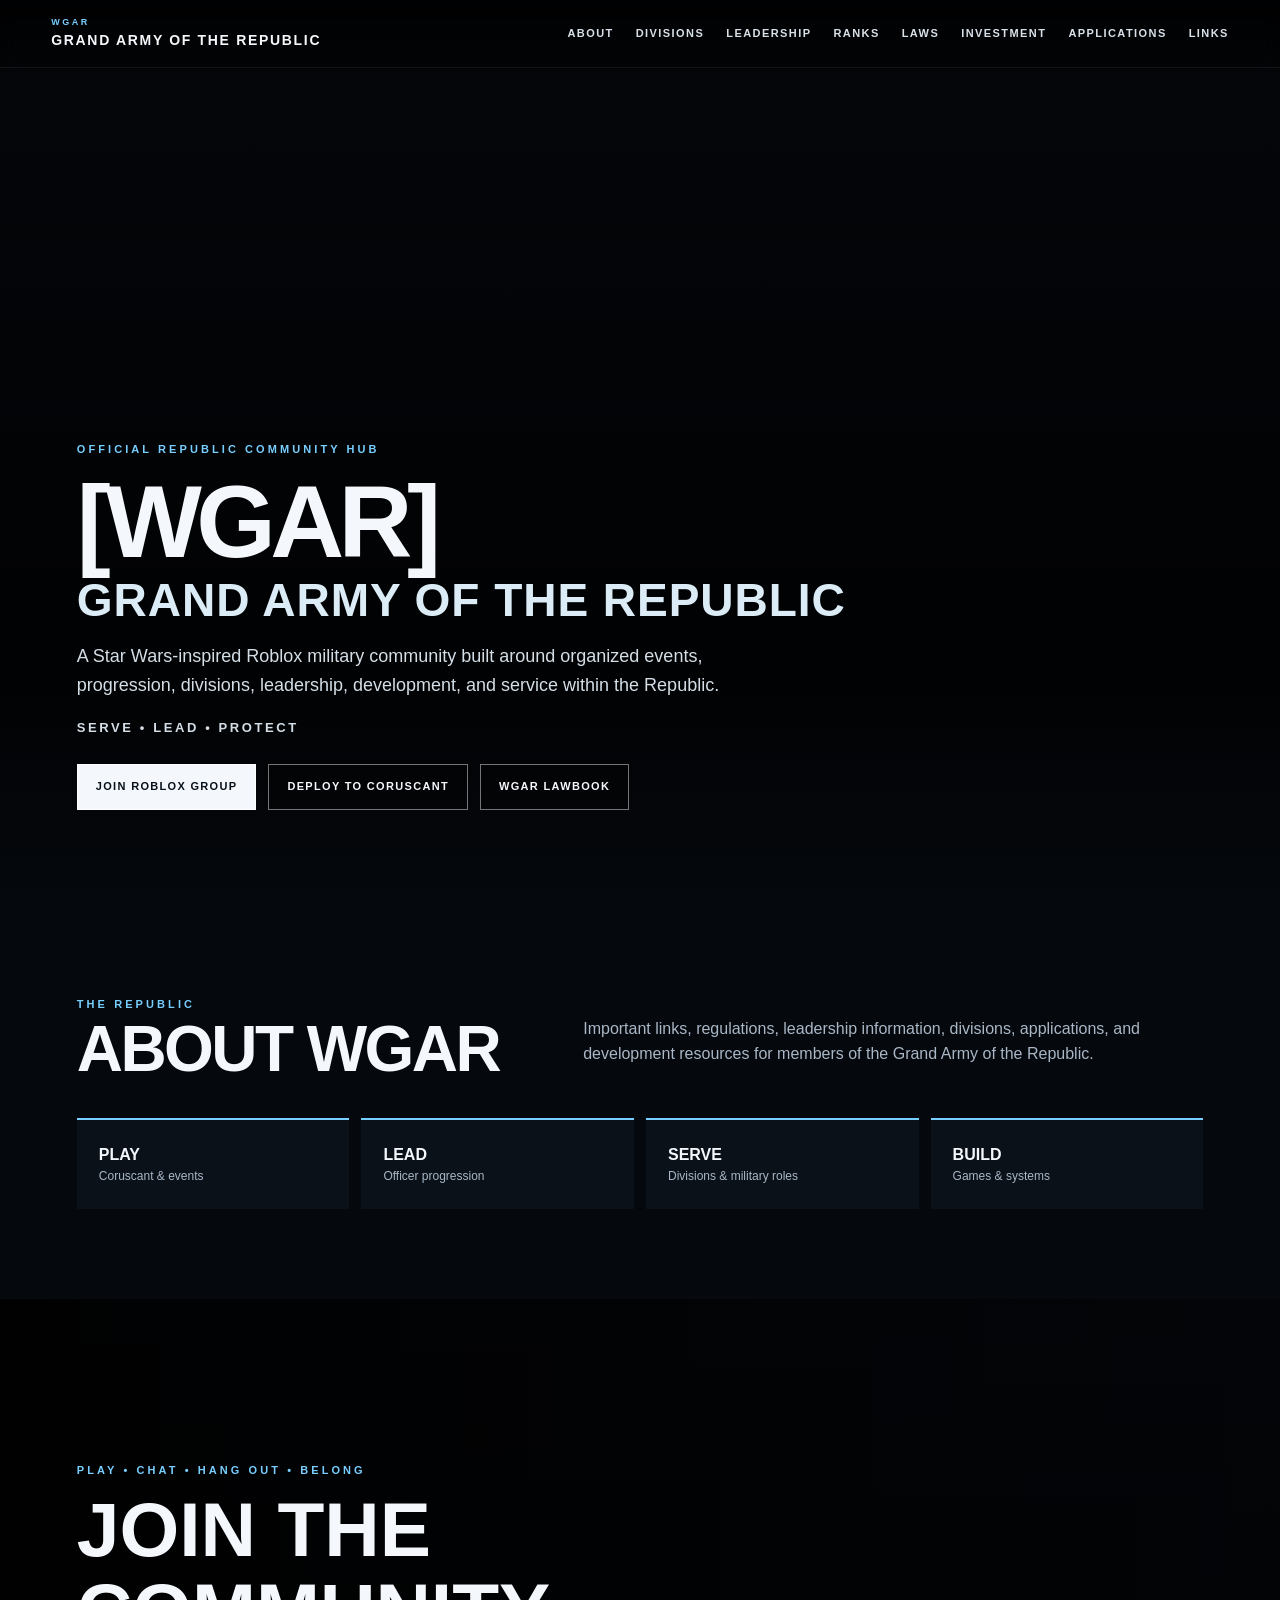
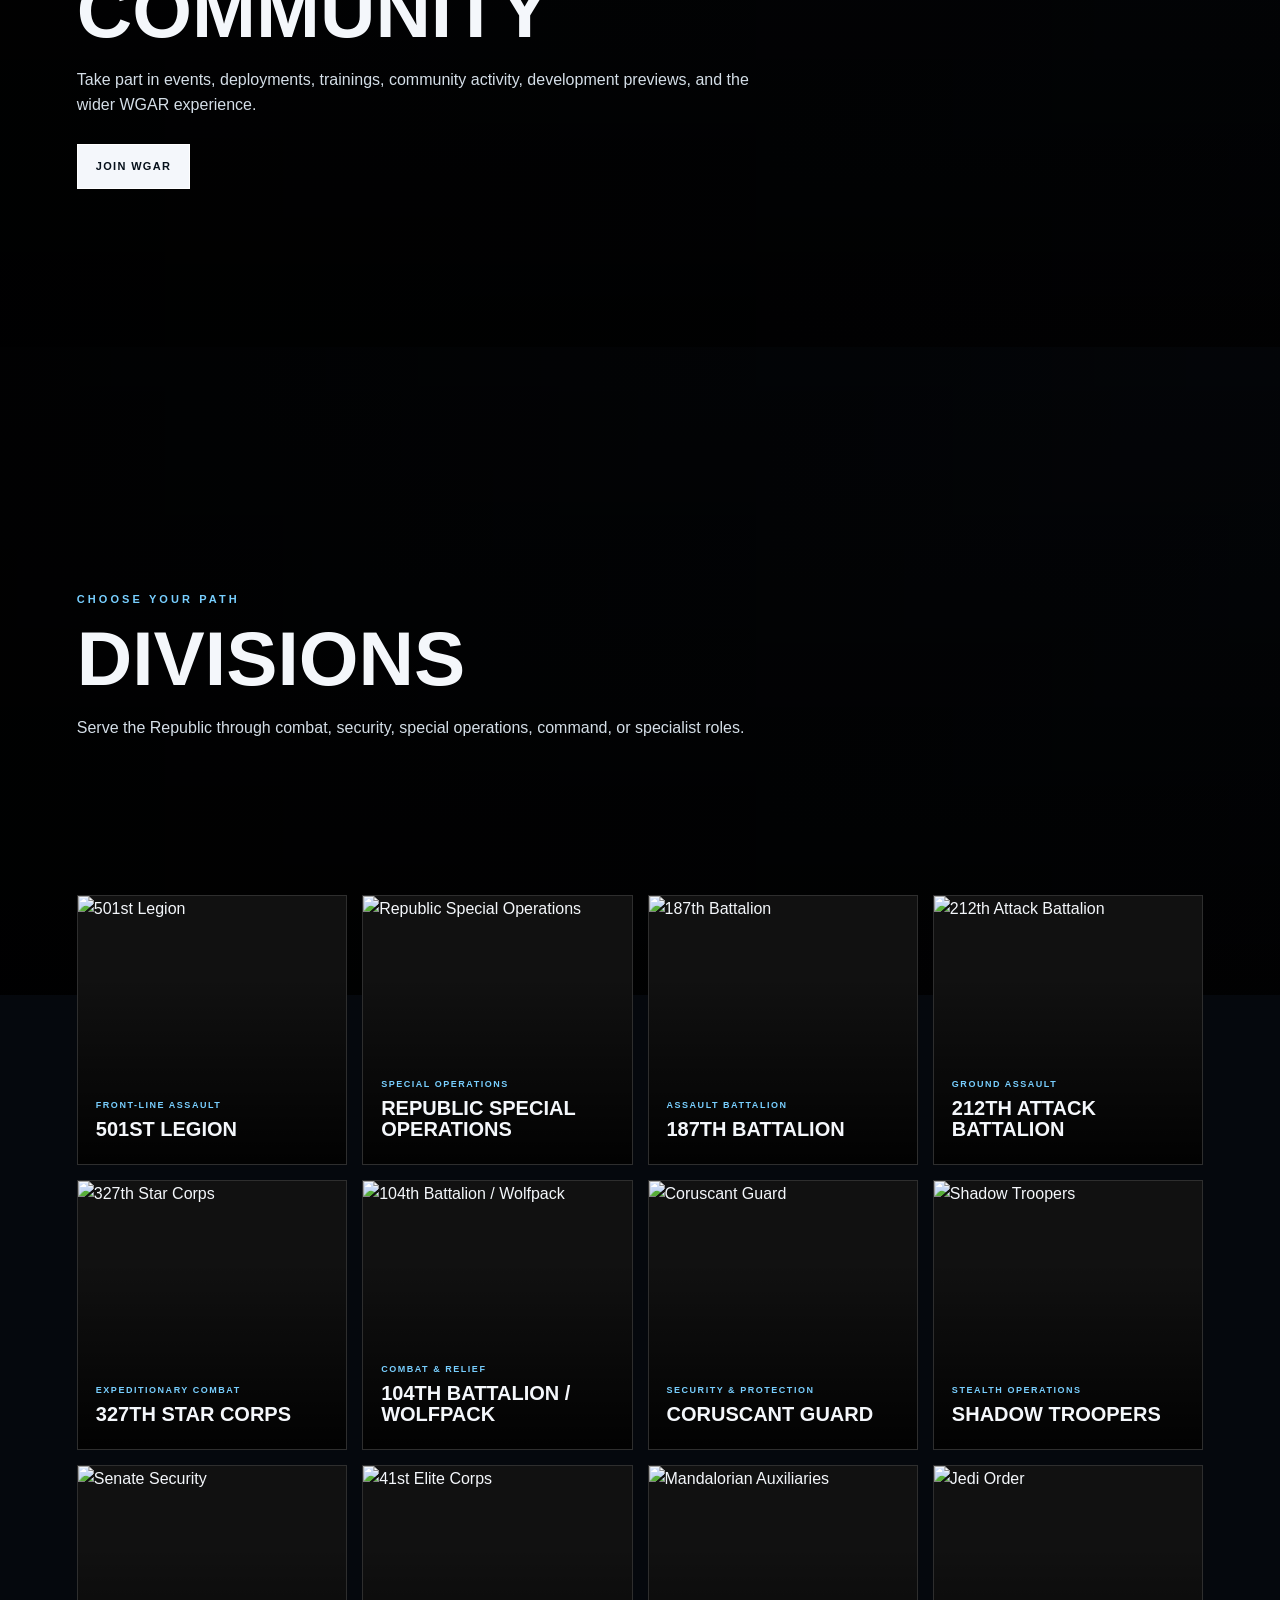
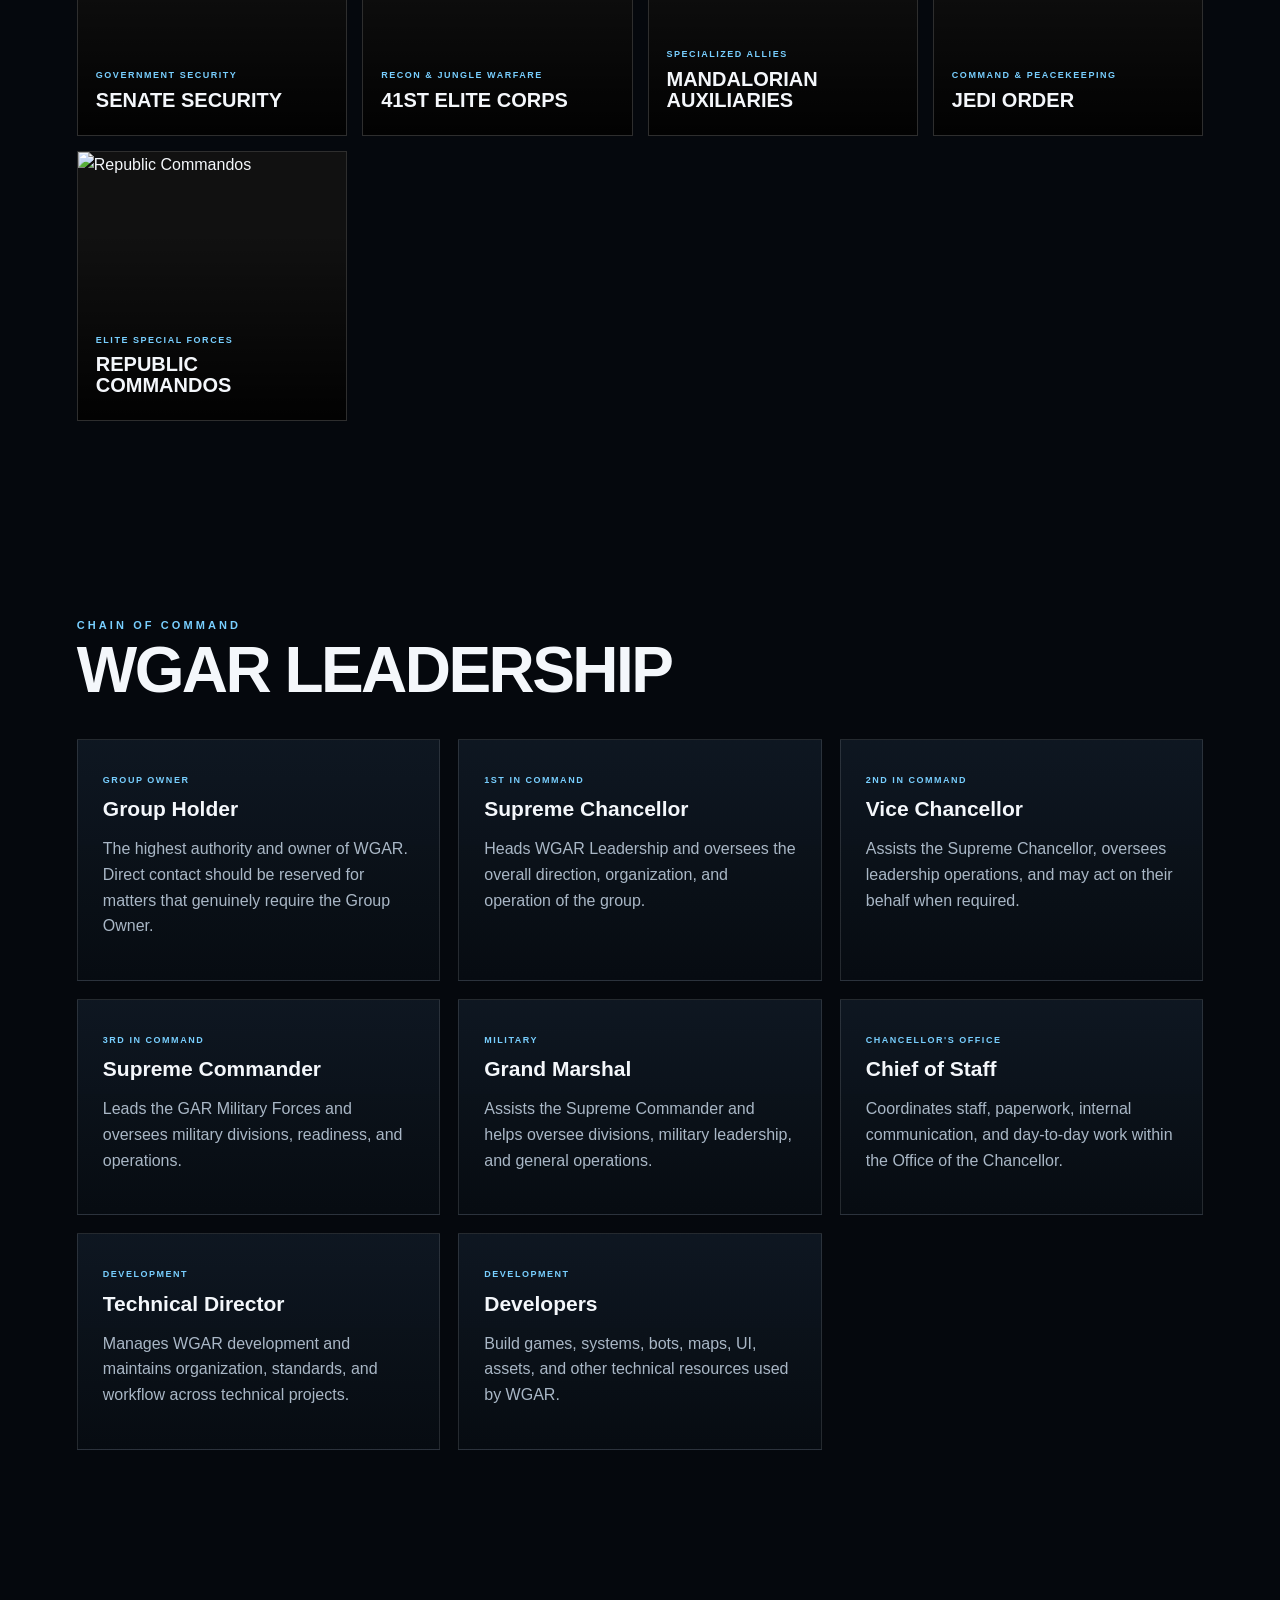
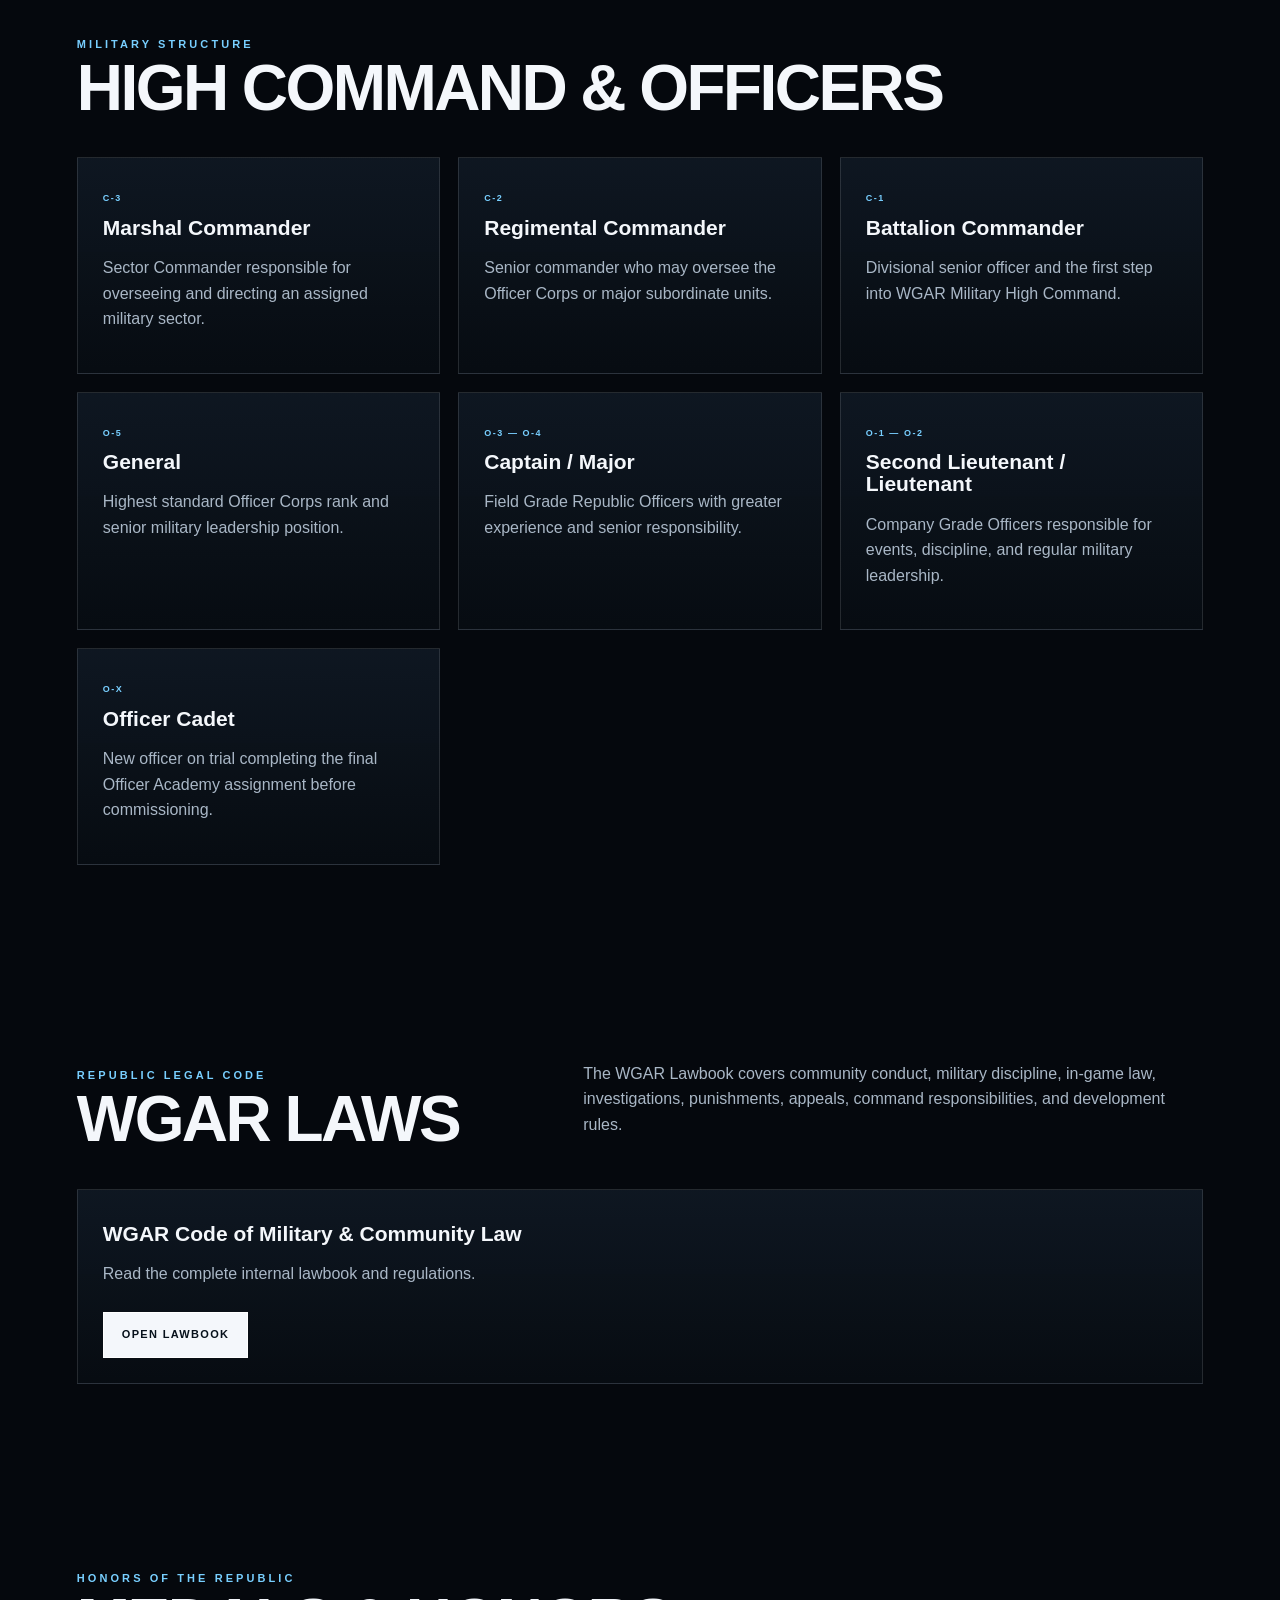
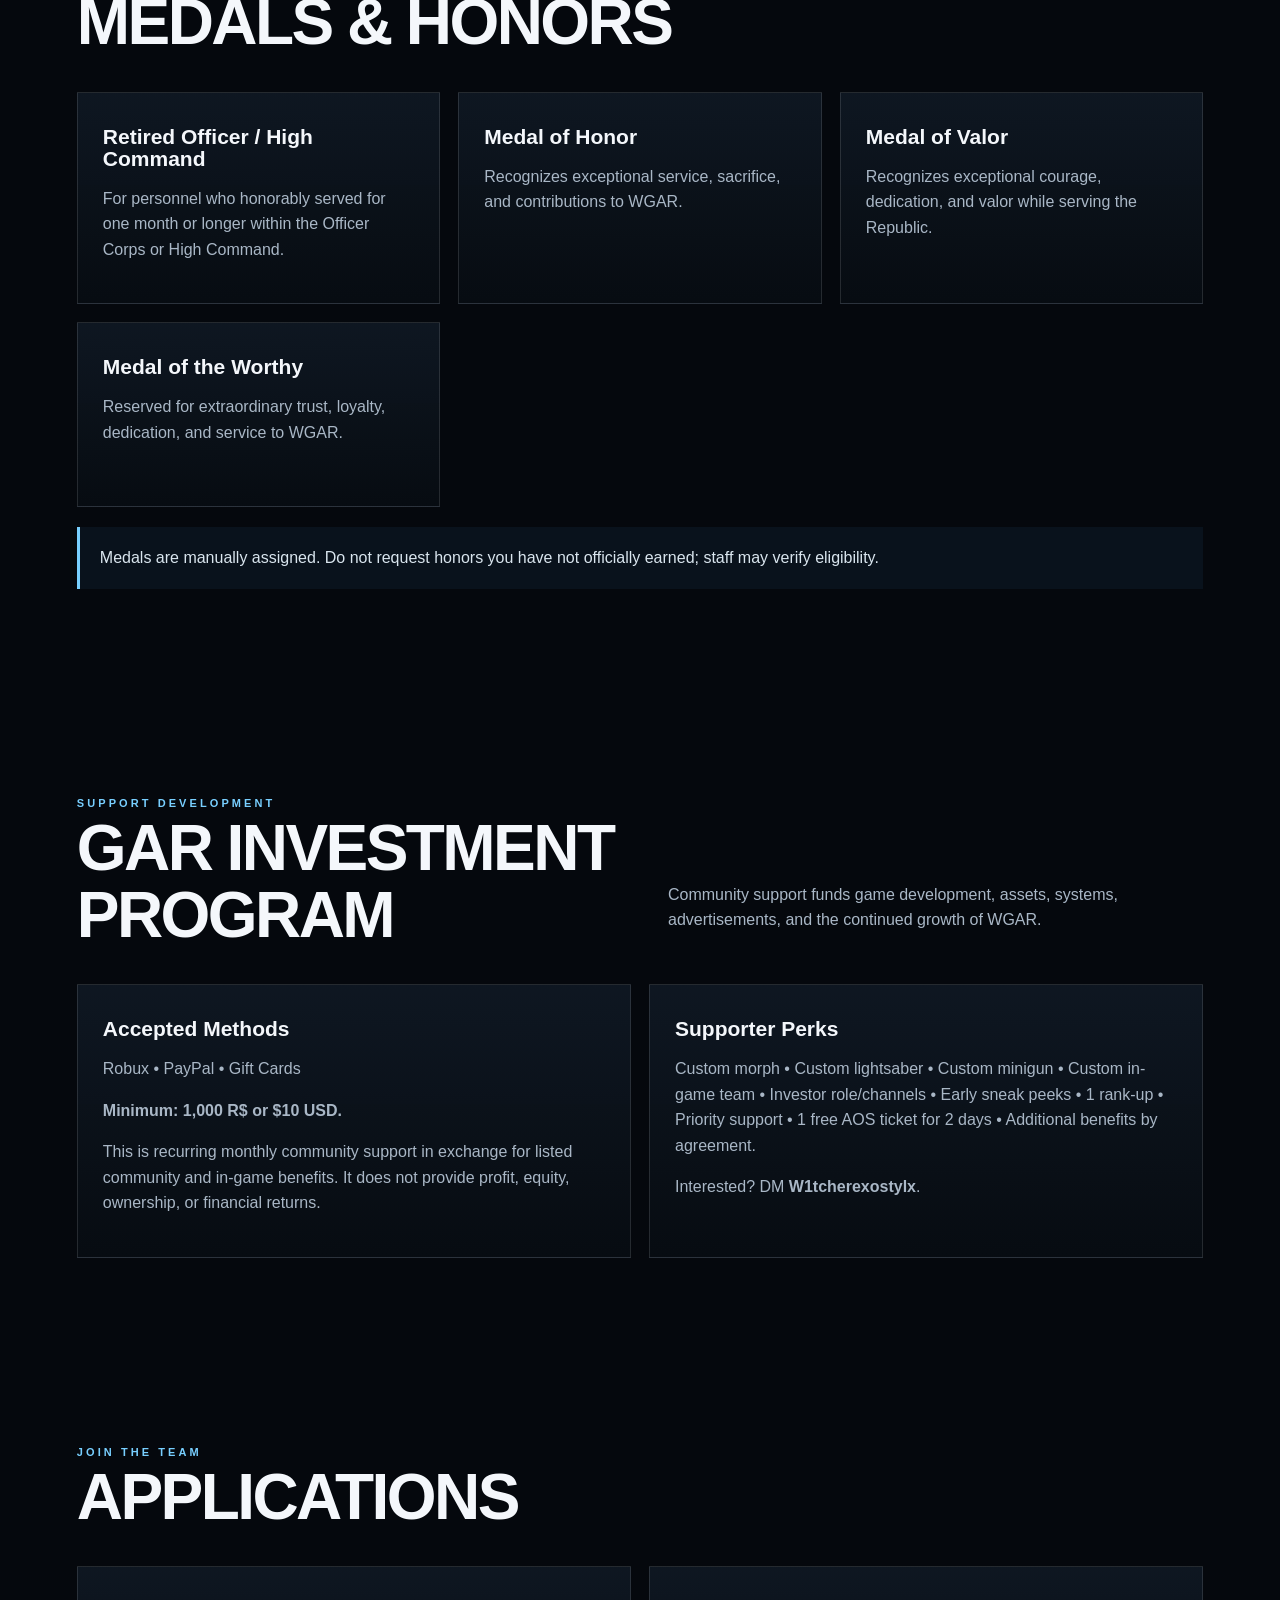
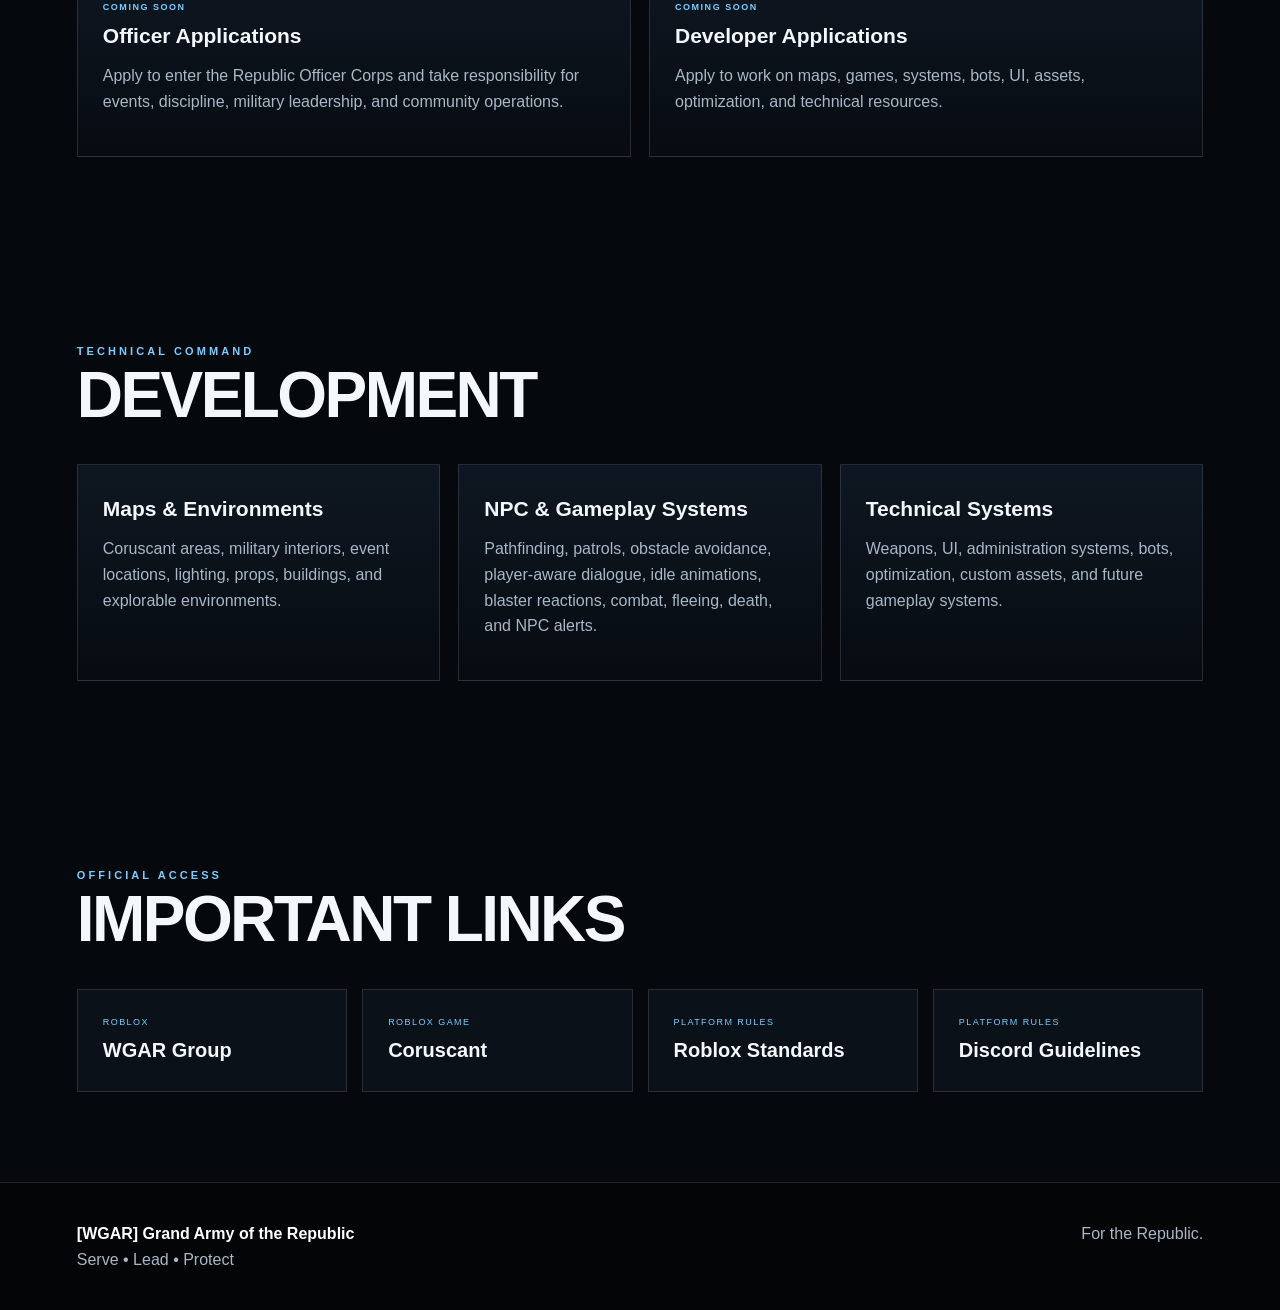
==== index.html @ 98adda95 "Add files via upload" ====
<!doctype html>
<html lang="en"><head><meta charset="utf-8"><meta name="viewport" content="width=device-width,initial-scale=1">
<title>[WGAR] Grand Army of the Republic</title><meta name="description" content="Official WGAR Grand Army of the Republic community site.">
<link rel="stylesheet" href="styles.css"></head><body>
<header class="site-nav"><a class="brand" href="#home"><small>WGAR</small>Grand Army of the Republic</a>
<button class="menu" onclick="document.querySelector('.nav-links').classList.toggle('open')">MENU</button>
<nav class="nav-links"><a href="#about">About</a><a href="#divisions">Divisions</a><a href="#leadership">Leadership</a><a href="#ranks">Ranks</a><a href="laws.html">Laws</a><a href="#investment">Investment</a><a href="#applications">Applications</a><a href="#links">Links</a></nav></header>

<section id="home" class="hero"><div class="hero-copy"><span class="eyebrow">Official Republic Community Hub</span>
<h1>[WGAR]<span>Grand Army of the Republic</span></h1>
<p>A Star Wars-inspired Roblox military community built around organized events, progression, divisions, leadership, development, and service within the Republic.</p>
<p class="motto">Serve • Lead • Protect</p>
<div class="actions"><a class="btn primary" href="https://www.roblox.com/groups/6678235/GAR-The-Grand-Army-of-Republic#!/about" target="_blank">Join Roblox Group</a>
<a class="btn" href="https://www.roblox.com/games/5316345601/STAR-WARS-Coruscant" target="_blank">Deploy to Coruscant</a>
<a class="btn" href="laws.html">WGAR Lawbook</a></div></div></section>

<section id="about" class="section"><div class="section-head"><div><span class="eyebrow">The Republic</span><h2>About WGAR</h2></div>
<p>Important links, regulations, leadership information, divisions, applications, and development resources for members of the Grand Army of the Republic.</p></div>
<div class="stats"><div class="stat"><strong>PLAY</strong><span>Coruscant & events</span></div><div class="stat"><strong>LEAD</strong><span>Officer progression</span></div>
<div class="stat"><strong>SERVE</strong><span>Divisions & military roles</span></div><div class="stat"><strong>BUILD</strong><span>Games & systems</span></div></div></section>

<section class="image-section community"><div class="image-copy"><span class="eyebrow">Play • Chat • Hang Out • Belong</span><h2>Join the Community</h2>
<p>Take part in events, deployments, trainings, community activity, development previews, and the wider WGAR experience.</p>
<div class="actions"><a class="btn primary" href="https://www.roblox.com/groups/6678235/GAR-The-Grand-Army-of-Republic#!/about" target="_blank">Join WGAR</a></div></div></section>

<section id="divisions" class="image-section divisions-bg"><div class="image-copy"><span class="eyebrow">Choose Your Path</span><h2>Divisions</h2>
<p>Serve the Republic through combat, security, special operations, command, or specialist roles.</p></div></section>
<section class="divisions-wrap"><div class="division-grid"><article class="division-card"><img src="assets/divisions/501st.webp" alt="501st Legion"><div class="division-overlay"><span class="tag">Front-line assault</span><h3>501st Legion</h3><p>Blue-marked clone formation focused on direct combat and major Republic offensives.</p></div></article>
<article class="division-card"><img src="assets/divisions/special-ops.webp" alt="Republic Special Operations"><div class="division-overlay"><span class="tag">Special operations</span><h3>Republic Special Operations</h3><p>Specialist personnel used for high-risk missions, reconnaissance, and precision operations.</p></div></article>
<article class="division-card"><img src="assets/divisions/187th.webp" alt="187th Battalion"><div class="division-overlay"><span class="tag">Assault battalion</span><h3>187th Battalion</h3><p>Purple-marked clone unit serving as a combat-focused Republic formation.</p></div></article>
<article class="division-card"><img src="assets/divisions/212th.webp" alt="212th Attack Battalion"><div class="division-overlay"><span class="tag">Ground assault</span><h3>212th Attack Battalion</h3><p>Attack battalion built for coordinated ground offensives, urban fighting, and major deployments.</p></div></article>
<article class="division-card"><img src="assets/divisions/327th.webp" alt="327th Star Corps"><div class="division-overlay"><span class="tag">Expeditionary combat</span><h3>327th Star Corps</h3><p>Yellow-marked corps used for extended campaigns and large-scale Republic ground operations.</p></div></article>
<article class="division-card"><img src="assets/divisions/104th.webp" alt="104th Battalion / Wolfpack"><div class="division-overlay"><span class="tag">Combat & relief</span><h3>104th Battalion / Wolfpack</h3><p>Specialized clone formation associated with combat deployments, rescue missions, and relief operations.</p></div></article>
<article class="division-card"><img src="assets/divisions/coruscant-guard.webp" alt="Coruscant Guard"><div class="division-overlay"><span class="tag">Security & protection</span><h3>Coruscant Guard</h3><p>Security force responsible for protecting Republic leadership, key facilities, and maintaining order on Coruscant.</p></div></article>
<article class="division-card"><img src="assets/divisions/shadow.webp" alt="Shadow Troopers"><div class="division-overlay"><span class="tag">Stealth operations</span><h3>Shadow Troopers</h3><p>Specialized stealth-oriented troops used for covert and high-risk Republic operations.</p></div></article>
<article class="division-card"><img src="assets/divisions/senate-security.webp" alt="Senate Security"><div class="division-overlay"><span class="tag">Government security</span><h3>Senate Security</h3><p>Security personnel assigned to sensitive Republic government duties and protected locations.</p></div></article>
<article class="division-card"><img src="assets/divisions/41st.png" alt="41st Elite Corps"><div class="division-overlay"><span class="tag">Recon & jungle warfare</span><h3>41st Elite Corps</h3><p>Elite clone formation suited to reconnaissance, difficult terrain, and specialized combat deployments.</p></div></article>
<article class="division-card"><img src="assets/divisions/mandalorian.png" alt="Mandalorian Auxiliaries"><div class="division-overlay"><span class="tag">Specialized allies</span><h3>Mandalorian Auxiliaries</h3><p>Mandalorian-styled allied personnel used for specialist combat and support roles within the community.</p></div></article>
<article class="division-card"><img src="assets/divisions/jedi.png" alt="Jedi Order"><div class="division-overlay"><span class="tag">Command & peacekeeping</span><h3>Jedi Order</h3><p>Jedi serve as senior battlefield leaders, peacekeepers, and commanders alongside Republic forces.</p></div></article>
<article class="division-card"><img src="assets/divisions/commandos.png" alt="Republic Commandos"><div class="division-overlay"><span class="tag">Elite special forces</span><h3>Republic Commandos</h3><p>Highly trained clone commandos assigned to infiltration, sabotage, recovery, and other precision missions.</p></div></article></div></section>

<section id="leadership" class="section"><div class="section-head"><div><span class="eyebrow">Chain of Command</span><h2>WGAR Leadership</h2></div></div>
<div class="grid">
<div class="card"><span class="tag">Group Owner</span><h3>Group Holder</h3><p>The highest authority and owner of WGAR. Direct contact should be reserved for matters that genuinely require the Group Owner.</p></div>
<div class="card"><span class="tag">1st in Command</span><h3>Supreme Chancellor</h3><p>Heads WGAR Leadership and oversees the overall direction, organization, and operation of the group.</p></div>
<div class="card"><span class="tag">2nd in Command</span><h3>Vice Chancellor</h3><p>Assists the Supreme Chancellor, oversees leadership operations, and may act on their behalf when required.</p></div>
<div class="card"><span class="tag">3rd in Command</span><h3>Supreme Commander</h3><p>Leads the GAR Military Forces and oversees military divisions, readiness, and operations.</p></div>
<div class="card"><span class="tag">Military</span><h3>Grand Marshal</h3><p>Assists the Supreme Commander and helps oversee divisions, military leadership, and general operations.</p></div>
<div class="card"><span class="tag">Chancellor's Office</span><h3>Chief of Staff</h3><p>Coordinates staff, paperwork, internal communication, and day-to-day work within the Office of the Chancellor.</p></div>
<div class="card"><span class="tag">Development</span><h3>Technical Director</h3><p>Manages WGAR development and maintains organization, standards, and workflow across technical projects.</p></div>
<div class="card"><span class="tag">Development</span><h3>Developers</h3><p>Build games, systems, bots, maps, UI, assets, and other technical resources used by WGAR.</p></div>
</div></section>

<section id="ranks" class="section"><div class="section-head"><div><span class="eyebrow">Military Structure</span><h2>High Command & Officers</h2></div></div>
<div class="grid">
<div class="card"><span class="tag">C-3</span><h3>Marshal Commander</h3><p>Sector Commander responsible for overseeing and directing an assigned military sector.</p></div>
<div class="card"><span class="tag">C-2</span><h3>Regimental Commander</h3><p>Senior commander who may oversee the Officer Corps or major subordinate units.</p></div>
<div class="card"><span class="tag">C-1</span><h3>Battalion Commander</h3><p>Divisional senior officer and the first step into WGAR Military High Command.</p></div>
<div class="card"><span class="tag">O-5</span><h3>General</h3><p>Highest standard Officer Corps rank and senior military leadership position.</p></div>
<div class="card"><span class="tag">O-3 — O-4</span><h3>Captain / Major</h3><p>Field Grade Republic Officers with greater experience and senior responsibility.</p></div>
<div class="card"><span class="tag">O-1 — O-2</span><h3>Second Lieutenant / Lieutenant</h3><p>Company Grade Officers responsible for events, discipline, and regular military leadership.</p></div>
<div class="card"><span class="tag">O-X</span><h3>Officer Cadet</h3><p>New officer on trial completing the final Officer Academy assignment before commissioning.</p></div>
</div></section>

<section class="section"><div class="section-head"><div><span class="eyebrow">Republic Legal Code</span><h2>WGAR Laws</h2></div>
<p>The WGAR Lawbook covers community conduct, military discipline, in-game law, investigations, punishments, appeals, command responsibilities, and development rules.</p></div>
<div class="card"><h3>WGAR Code of Military & Community Law</h3><p>Read the complete internal lawbook and regulations.</p><div class="actions"><a class="btn primary" href="laws.html">Open Lawbook</a></div></div></section>

<section class="section"><div class="section-head"><div><span class="eyebrow">Honors of the Republic</span><h2>Medals & Honors</h2></div></div>
<div class="grid"><div class="card"><h3>Retired Officer / High Command</h3><p>For personnel who honorably served for one month or longer within the Officer Corps or High Command.</p></div>
<div class="card"><h3>Medal of Honor</h3><p>Recognizes exceptional service, sacrifice, and contributions to WGAR.</p></div>
<div class="card"><h3>Medal of Valor</h3><p>Recognizes exceptional courage, dedication, and valor while serving the Republic.</p></div>
<div class="card"><h3>Medal of the Worthy</h3><p>Reserved for extraordinary trust, loyalty, dedication, and service to WGAR.</p></div></div>
<div class="notice">Medals are manually assigned. Do not request honors you have not officially earned; staff may verify eligibility.</div></section>

<section id="investment" class="section"><div class="section-head"><div><span class="eyebrow">Support Development</span><h2>GAR Investment Program</h2></div>
<p>Community support funds game development, assets, systems, advertisements, and the continued growth of WGAR.</p></div>
<div class="grid two"><div class="card"><h3>Accepted Methods</h3><p>Robux • PayPal • Gift Cards</p><p><strong>Minimum: 1,000 R$ or $10 USD.</strong></p>
<p>This is recurring monthly community support in exchange for listed community and in-game benefits. It does not provide profit, equity, ownership, or financial returns.</p></div>
<div class="card"><h3>Supporter Perks</h3><p>Custom morph • Custom lightsaber • Custom minigun • Custom in-game team • Investor role/channels • Early sneak peeks • 1 rank-up • Priority support • 1 free AOS ticket for 2 days • Additional benefits by agreement.</p><p>Interested? DM <strong>W1tcherexostylx</strong>.</p></div></div></section>

<section id="applications" class="section"><div class="section-head"><div><span class="eyebrow">Join the Team</span><h2>Applications</h2></div></div>
<div class="grid two"><div class="card"><span class="tag">Coming Soon</span><h3>Officer Applications</h3><p>Apply to enter the Republic Officer Corps and take responsibility for events, discipline, military leadership, and community operations.</p></div>
<div class="card"><span class="tag">Coming Soon</span><h3>Developer Applications</h3><p>Apply to work on maps, games, systems, bots, UI, assets, optimization, and technical resources.</p></div></div></section>

<section class="section"><div class="section-head"><div><span class="eyebrow">Technical Command</span><h2>Development</h2></div></div>
<div class="grid"><div class="card"><h3>Maps & Environments</h3><p>Coruscant areas, military interiors, event locations, lighting, props, buildings, and explorable environments.</p></div>
<div class="card"><h3>NPC & Gameplay Systems</h3><p>Pathfinding, patrols, obstacle avoidance, player-aware dialogue, idle animations, blaster reactions, combat, fleeing, death, and NPC alerts.</p></div>
<div class="card"><h3>Technical Systems</h3><p>Weapons, UI, administration systems, bots, optimization, custom assets, and future gameplay systems.</p></div></div></section>

<section id="links" class="section"><div class="section-head"><div><span class="eyebrow">Official Access</span><h2>Important Links</h2></div></div>
<div class="links"><a class="link-card" target="_blank" href="https://www.roblox.com/groups/6678235/GAR-The-Grand-Army-of-Republic#!/about"><span>Roblox</span><strong>WGAR Group</strong></a>
<a class="link-card" target="_blank" href="https://www.roblox.com/games/5316345601/STAR-WARS-Coruscant"><span>Roblox Game</span><strong>Coruscant</strong></a>
<a class="link-card" target="_blank" href="https://en.help.roblox.com/hc/en-us/articles/203313410-Roblox-Community-Rules"><span>Platform Rules</span><strong>Roblox Standards</strong></a>
<a class="link-card" target="_blank" href="https://discord.com/guidelines"><span>Platform Rules</span><strong>Discord Guidelines</strong></a></div></section>
<footer><div><strong>[WGAR] Grand Army of the Republic</strong><br>Serve • Lead • Protect</div><div>For the Republic.</div></footer>
<script src="script.js"></script></body></html>
---- styles.css ----
:root{
  --bg:#05080d;--panel:#0a1018;--panel2:#0d1722;--text:#f4f7fb;--muted:#a9b7c6;
  --line:rgba(255,255,255,.12);--blue:#78cfff;--blue2:#2398dd;--white:#fff;
}
*{box-sizing:border-box}
html{scroll-behavior:smooth}
body{margin:0;background:var(--bg);color:var(--text);font-family:Inter,Segoe UI,Arial,sans-serif;line-height:1.6}
a{color:inherit}.site-nav{position:fixed;z-index:100;top:0;left:0;right:0;display:flex;align-items:center;justify-content:space-between;
padding:15px 4%;background:linear-gradient(180deg,rgba(0,0,0,.82),rgba(0,0,0,.28));backdrop-filter:blur(10px);border-bottom:1px solid rgba(255,255,255,.08)}
.brand{text-decoration:none;font-weight:900;letter-spacing:.12em;text-transform:uppercase;font-size:14px}.brand small{display:block;color:var(--blue);font-size:9px;letter-spacing:.28em}
.nav-links{display:flex;gap:22px;align-items:center}.nav-links a{text-decoration:none;text-transform:uppercase;font-weight:700;font-size:11px;letter-spacing:.13em;color:#d9e1e8}
.nav-links a:hover{color:white}.menu{display:none;background:transparent;border:1px solid var(--line);color:white;padding:7px 10px;border-radius:5px}

.hero,.image-section{position:relative;background-size:cover;background-position:center;isolation:isolate}
.hero{min-height:100vh;background-image:url('assets/backgrounds/hero.png');display:flex;align-items:flex-end;padding:120px 6% 90px}
.hero::before,.image-section::before{content:"";position:absolute;inset:0;z-index:-1;background:linear-gradient(180deg,rgba(0,0,0,.25),rgba(0,0,0,.78) 75%,#05080d)}
.hero-copy{max-width:820px}.eyebrow{color:var(--blue);font-size:11px;letter-spacing:.28em;font-weight:900;text-transform:uppercase}
h1,h2,h3{line-height:1.05}.hero h1{font-size:clamp(52px,8vw,108px);text-transform:uppercase;letter-spacing:-.055em;margin:8px 0}
.hero h1 span{display:block;font-size:.45em;letter-spacing:.02em;color:#dcecf7}.hero p{max-width:660px;color:#d4dee7;font-size:18px}
.motto{font-weight:900;letter-spacing:.2em;text-transform:uppercase;font-size:13px!important}.actions{display:flex;gap:12px;flex-wrap:wrap;margin-top:26px}
.btn{display:inline-block;text-decoration:none;padding:13px 18px;border:1px solid rgba(255,255,255,.45);font-size:11px;font-weight:900;letter-spacing:.12em;text-transform:uppercase;background:rgba(0,0,0,.25)}
.btn.primary{background:#f4f7fb;color:#07111b;border-color:#fff}.btn:hover{transform:translateY(-2px)}

.section{padding:90px 6%;max-width:1500px;margin:auto}.section-head{display:flex;justify-content:space-between;gap:30px;align-items:end;margin-bottom:35px}
.section-head h2{font-size:clamp(36px,5vw,67px);margin:0;text-transform:uppercase;letter-spacing:-.04em}.section-head p{max-width:620px;color:var(--muted)}
.grid{display:grid;grid-template-columns:repeat(3,1fr);gap:18px}.grid.two{grid-template-columns:repeat(2,1fr)}
.card{background:linear-gradient(180deg,rgba(15,24,34,.95),rgba(7,12,18,.98));border:1px solid var(--line);padding:25px;min-height:185px;position:relative;overflow:hidden}
.card::after{content:"";position:absolute;left:0;bottom:0;width:0;height:2px;background:var(--blue);transition:.25s}.card:hover::after{width:100%}
.card h3{margin:8px 0;font-size:21px}.card p{color:var(--muted)}.tag{display:inline-block;font-size:9px;letter-spacing:.17em;color:var(--blue);font-weight:900;text-transform:uppercase}
.stats{display:grid;grid-template-columns:repeat(4,1fr);gap:12px}.stat{border-top:2px solid var(--blue);background:#0a1119;padding:22px}.stat strong,.stat span{display:block}.stat span{font-size:12px;color:var(--muted)}
.image-section{min-height:72vh;padding:100px 6%;display:flex;align-items:center}.community{background-image:url('assets/backgrounds/community.png')}.divisions-bg{background-image:url('assets/backgrounds/divisions.webp');background-position:center 35%}
.image-section::before{background:linear-gradient(90deg,rgba(0,0,0,.82),rgba(0,0,0,.28)),linear-gradient(180deg,rgba(0,0,0,.15),rgba(0,0,0,.78))}
.image-copy{max-width:700px}.image-copy h2{font-size:clamp(42px,6vw,78px);text-transform:uppercase;margin:8px 0}.image-copy p{color:#d4dee7}

.divisions-wrap{background:#05080d;padding-bottom:100px}.division-grid{max-width:1500px;margin:-100px auto 0;padding:0 6%;display:grid;grid-template-columns:repeat(4,1fr);gap:15px;position:relative;z-index:2}
.division-card{position:relative;aspect-ratio:1/1;overflow:hidden;background:#111;border:1px solid rgba(255,255,255,.12);cursor:default}
.division-card img{width:100%;height:100%;object-fit:cover;transition:transform .4s,filter .4s}.division-card:hover img{transform:scale(1.07);filter:brightness(.55)}
.division-overlay{position:absolute;inset:0;display:flex;flex-direction:column;justify-content:flex-end;padding:18px;background:linear-gradient(180deg,transparent 30%,rgba(0,0,0,.9));transition:.3s}
.division-card h3{margin:0;text-transform:uppercase;font-size:20px}.division-card p{margin:6px 0 0;font-size:12px;color:#d0d8df;max-height:0;opacity:0;overflow:hidden;transition:.3s}
.division-card:hover p{max-height:100px;opacity:1}.division-card .tag{margin-bottom:7px}

.rules-list{display:grid;grid-template-columns:repeat(3,1fr);gap:15px}.notice{padding:18px 20px;border-left:3px solid var(--blue);background:#09121c;color:#d9e5ee;margin:20px 0}
.links{display:grid;grid-template-columns:repeat(4,1fr);gap:15px}.link-card{display:block;text-decoration:none;padding:25px;background:#0b1119;border:1px solid var(--line)}
.link-card strong,.link-card span{display:block}.link-card span{font-size:9px;color:var(--blue);letter-spacing:.16em;text-transform:uppercase}.link-card strong{font-size:20px;margin-top:5px}
footer{border-top:1px solid var(--line);padding:38px 6%;display:flex;justify-content:space-between;gap:20px;color:var(--muted);background:#030507}footer strong{color:white}

.law-hero{padding:150px 6% 70px;background:linear-gradient(180deg,#07111c,#05080d);text-align:center}.law-hero h1{font-size:clamp(46px,7vw,88px);text-transform:uppercase;margin:8px auto;max-width:1100px}
.law-layout{display:grid;grid-template-columns:270px 1fr;gap:25px;max-width:1500px;margin:auto;padding:20px 6% 100px}.toc{position:sticky;top:90px;align-self:start;background:#0a1119;border:1px solid var(--line);padding:20px}
.toc a{display:block;text-decoration:none;color:#b8c7d4;font-size:12px;padding:6px 0}.toc a:hover{color:white}.law-section{scroll-margin-top:100px;margin-bottom:18px;background:#0a1119;border:1px solid var(--line);padding:27px}
.law-section h2{font-size:30px;text-transform:uppercase;margin-top:4px}.law-item{padding:14px 0;border-bottom:1px solid rgba(255,255,255,.07)}.law-item:last-child{border-bottom:0}.law-item h3{margin:0 0 5px}
.law-code{color:var(--blue);font-size:10px;letter-spacing:.13em;margin-right:7px}.law-item p{margin:0;color:var(--muted)}

@media(max-width:1050px){.division-grid{grid-template-columns:repeat(3,1fr)}.grid,.rules-list,.links{grid-template-columns:repeat(2,1fr)}.law-layout{grid-template-columns:1fr}.toc{position:static}}
@media(max-width:760px){.nav-links{display:none;position:absolute;top:65px;left:0;right:0;padding:18px 5%;background:#05080d;flex-direction:column;align-items:flex-start}.nav-links.open{display:flex}.menu{display:block}.section-head{display:block}.stats{grid-template-columns:repeat(2,1fr)}.division-grid{grid-template-columns:repeat(2,1fr);margin-top:-60px}}
@media(max-width:520px){.grid,.grid.two,.rules-list,.links,.stats,.division-grid{grid-template-columns:1fr}.hero{padding:100px 5% 70px}.section{padding:65px 5%}.image-section{padding:80px 5%}.division-grid{padding:0 5%;margin-top:-40px}footer{flex-direction:column}}
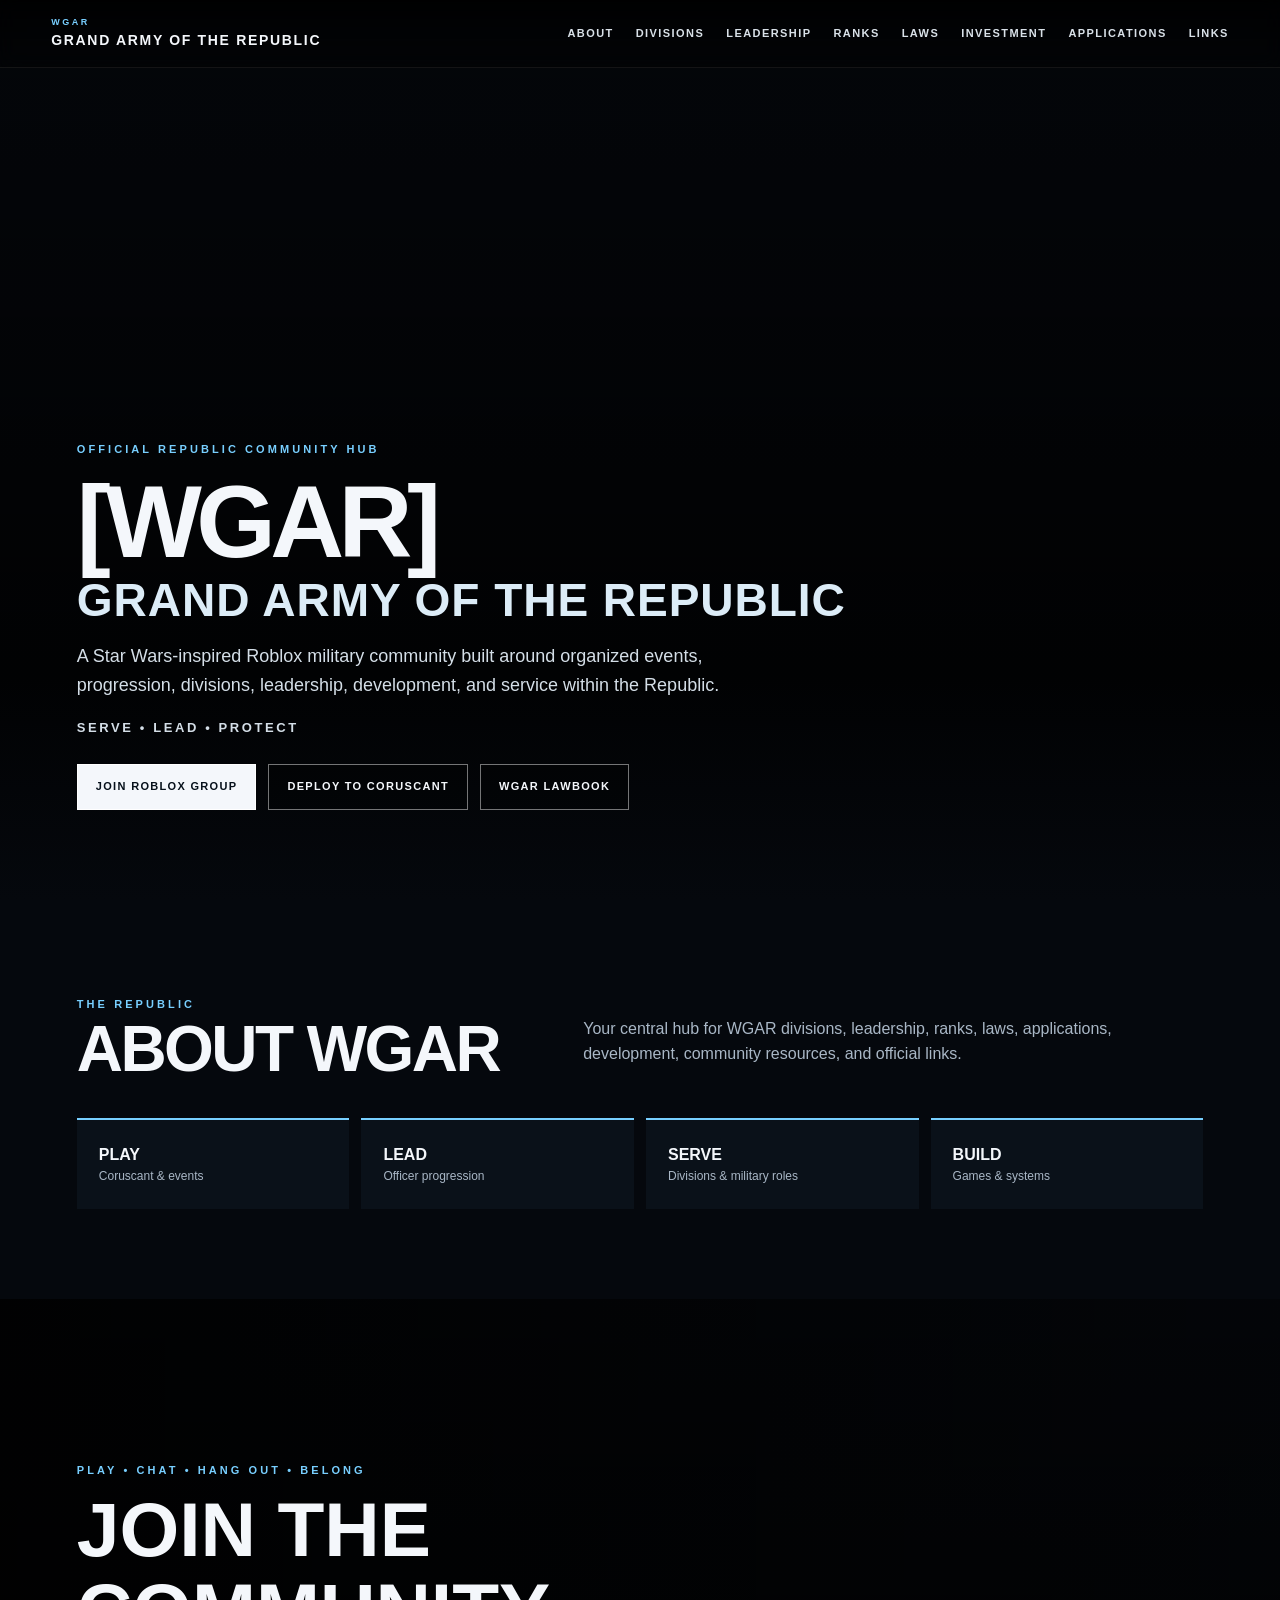
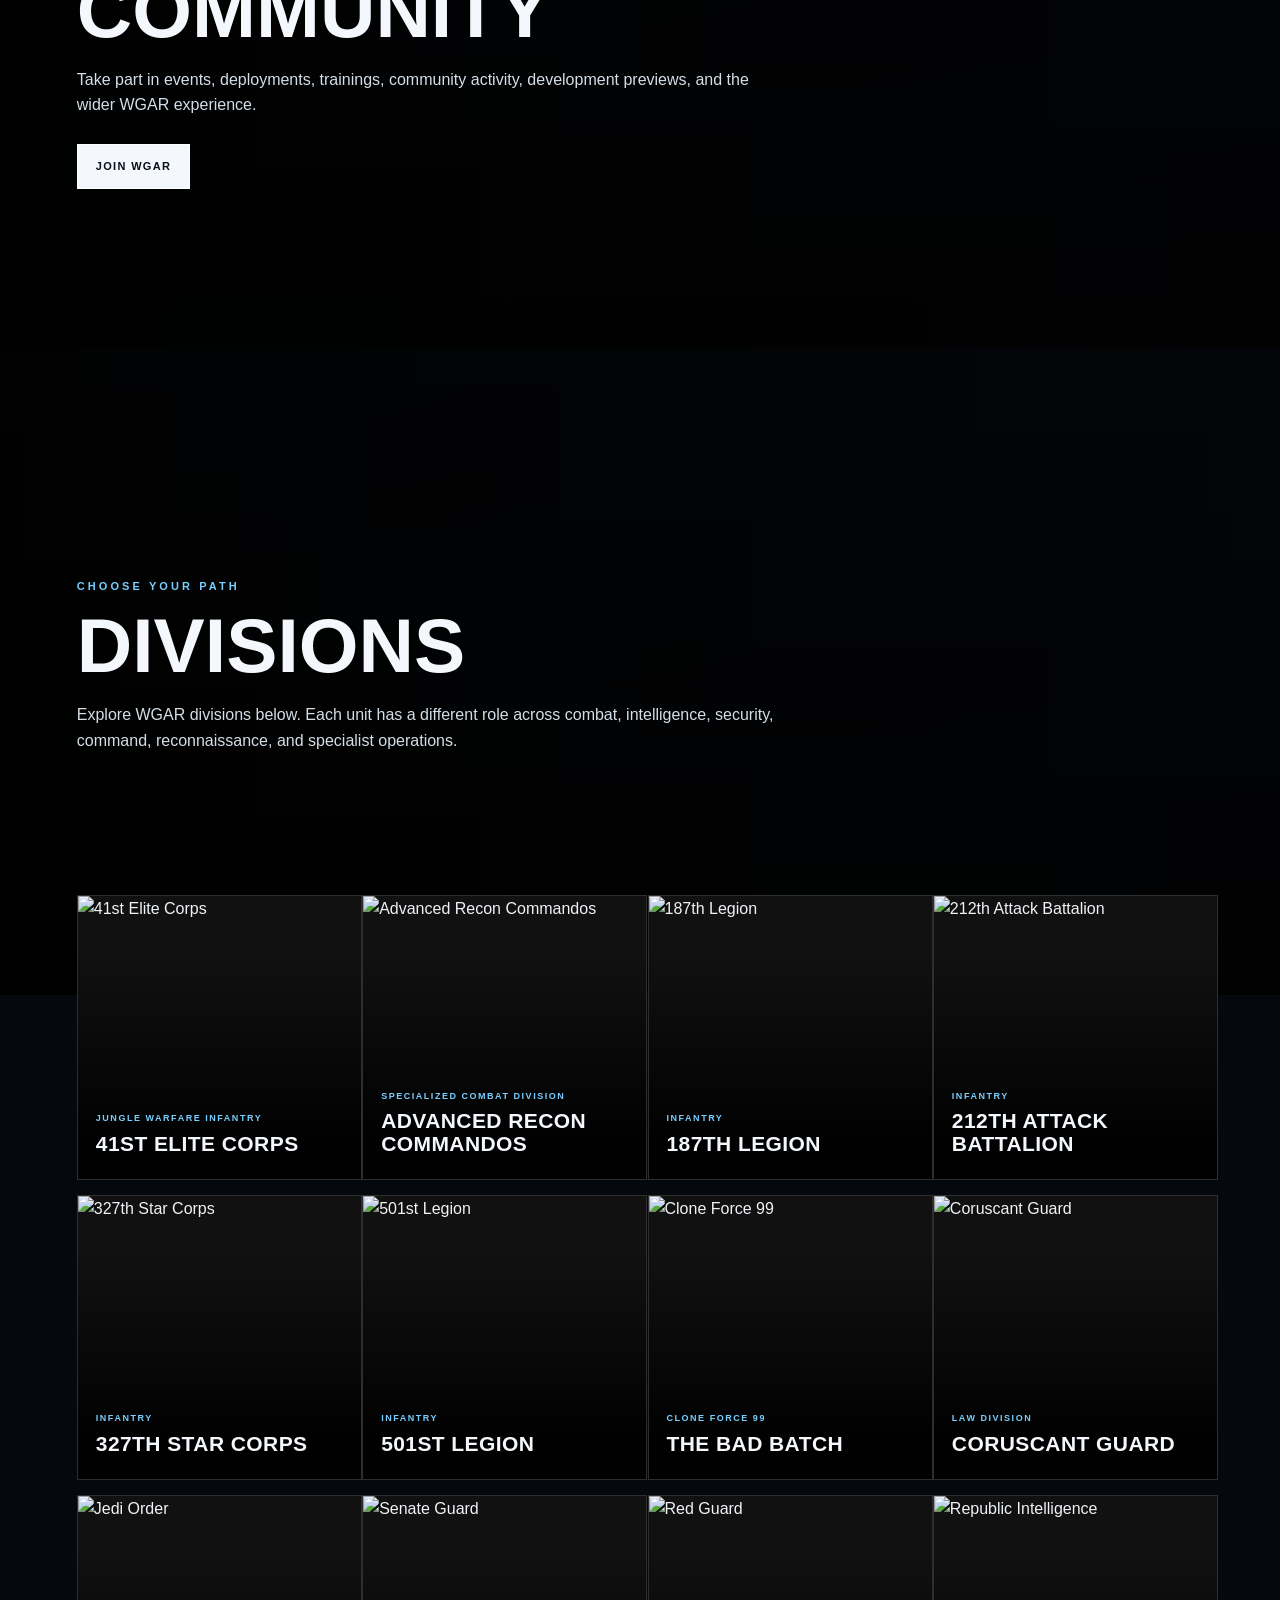
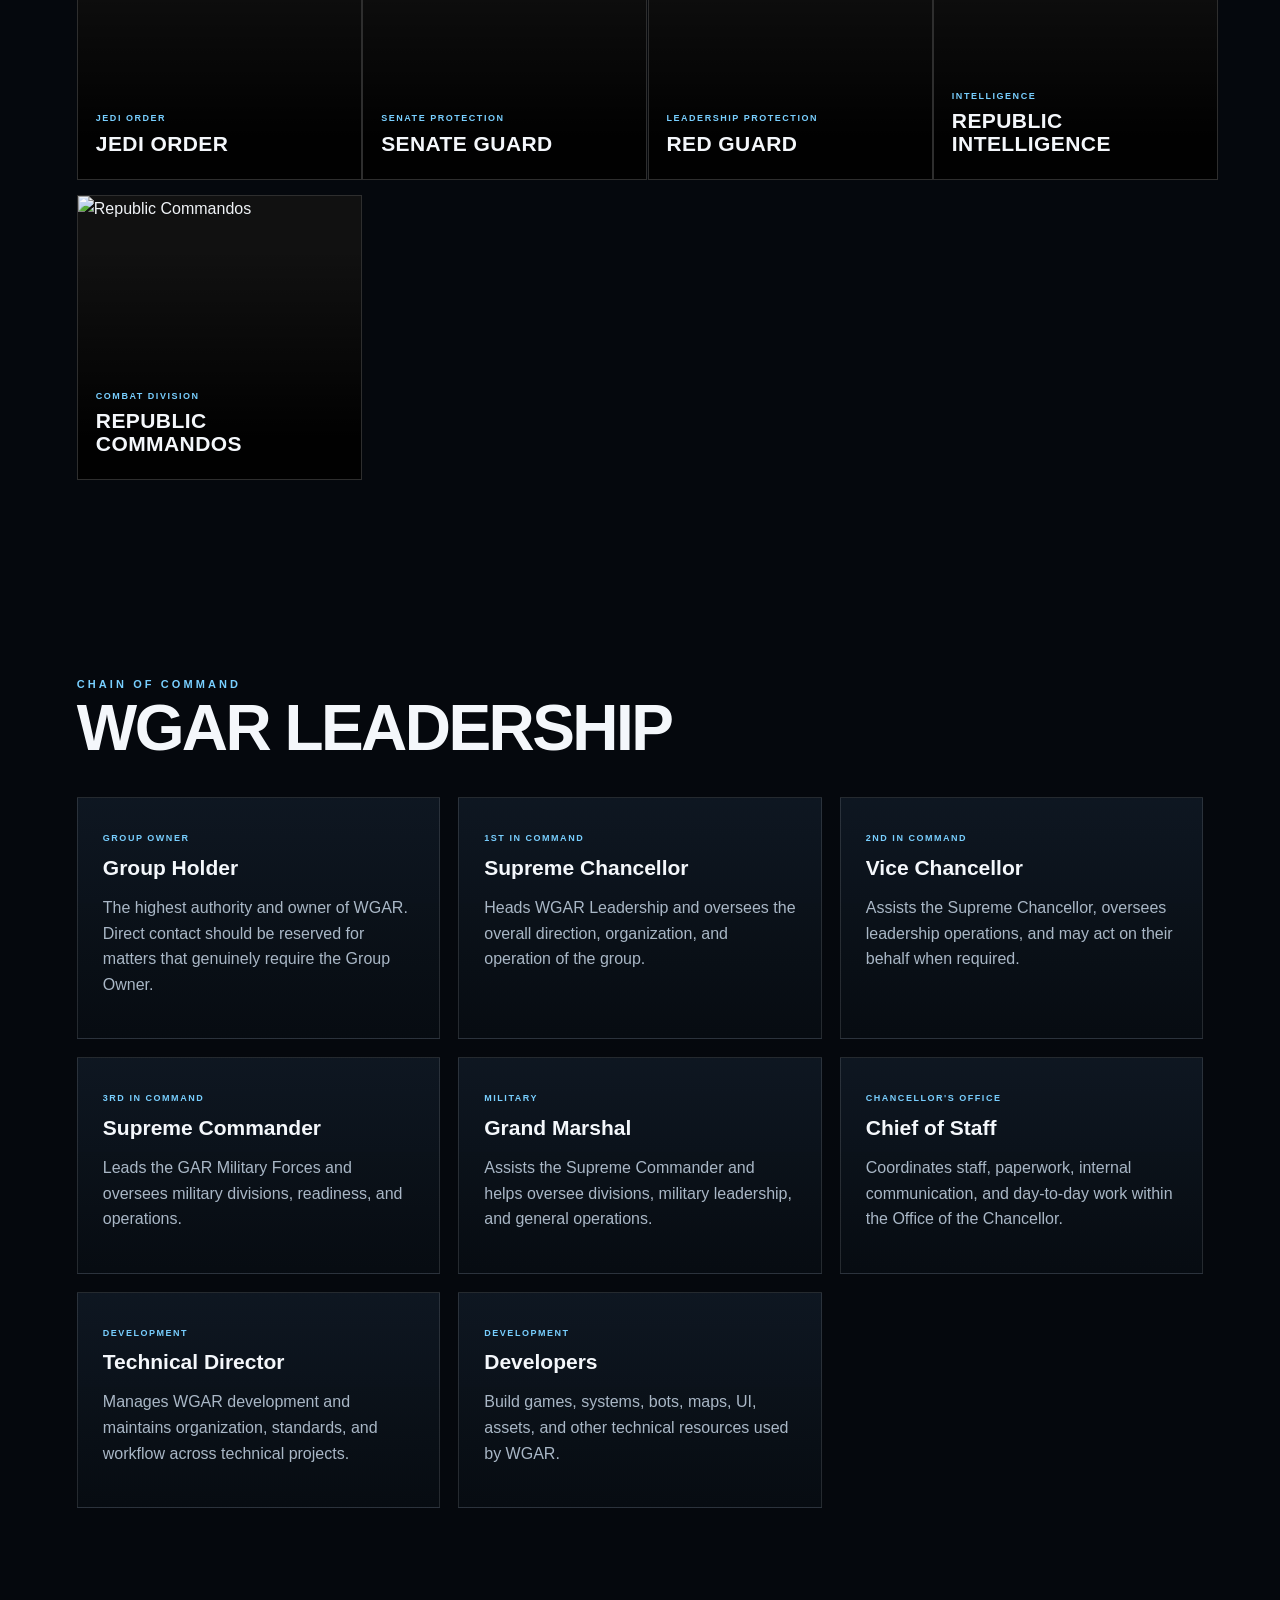
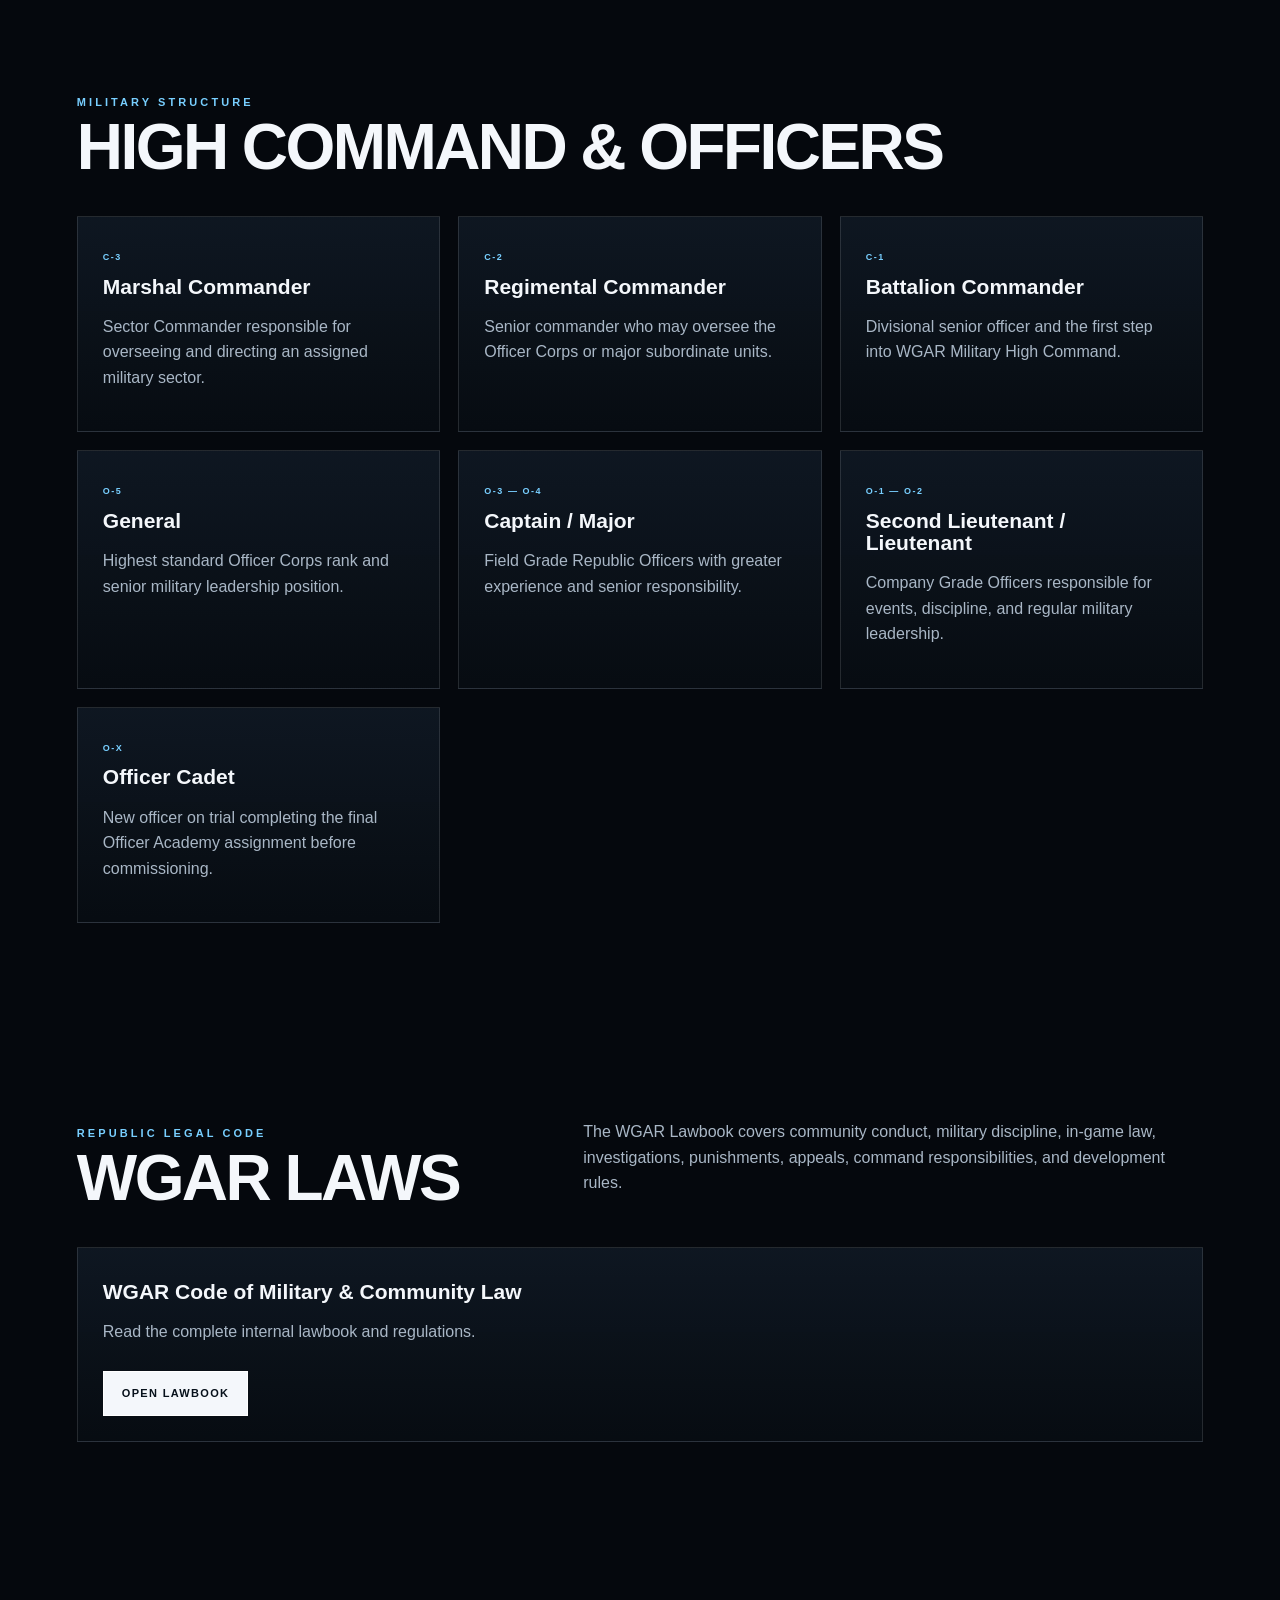
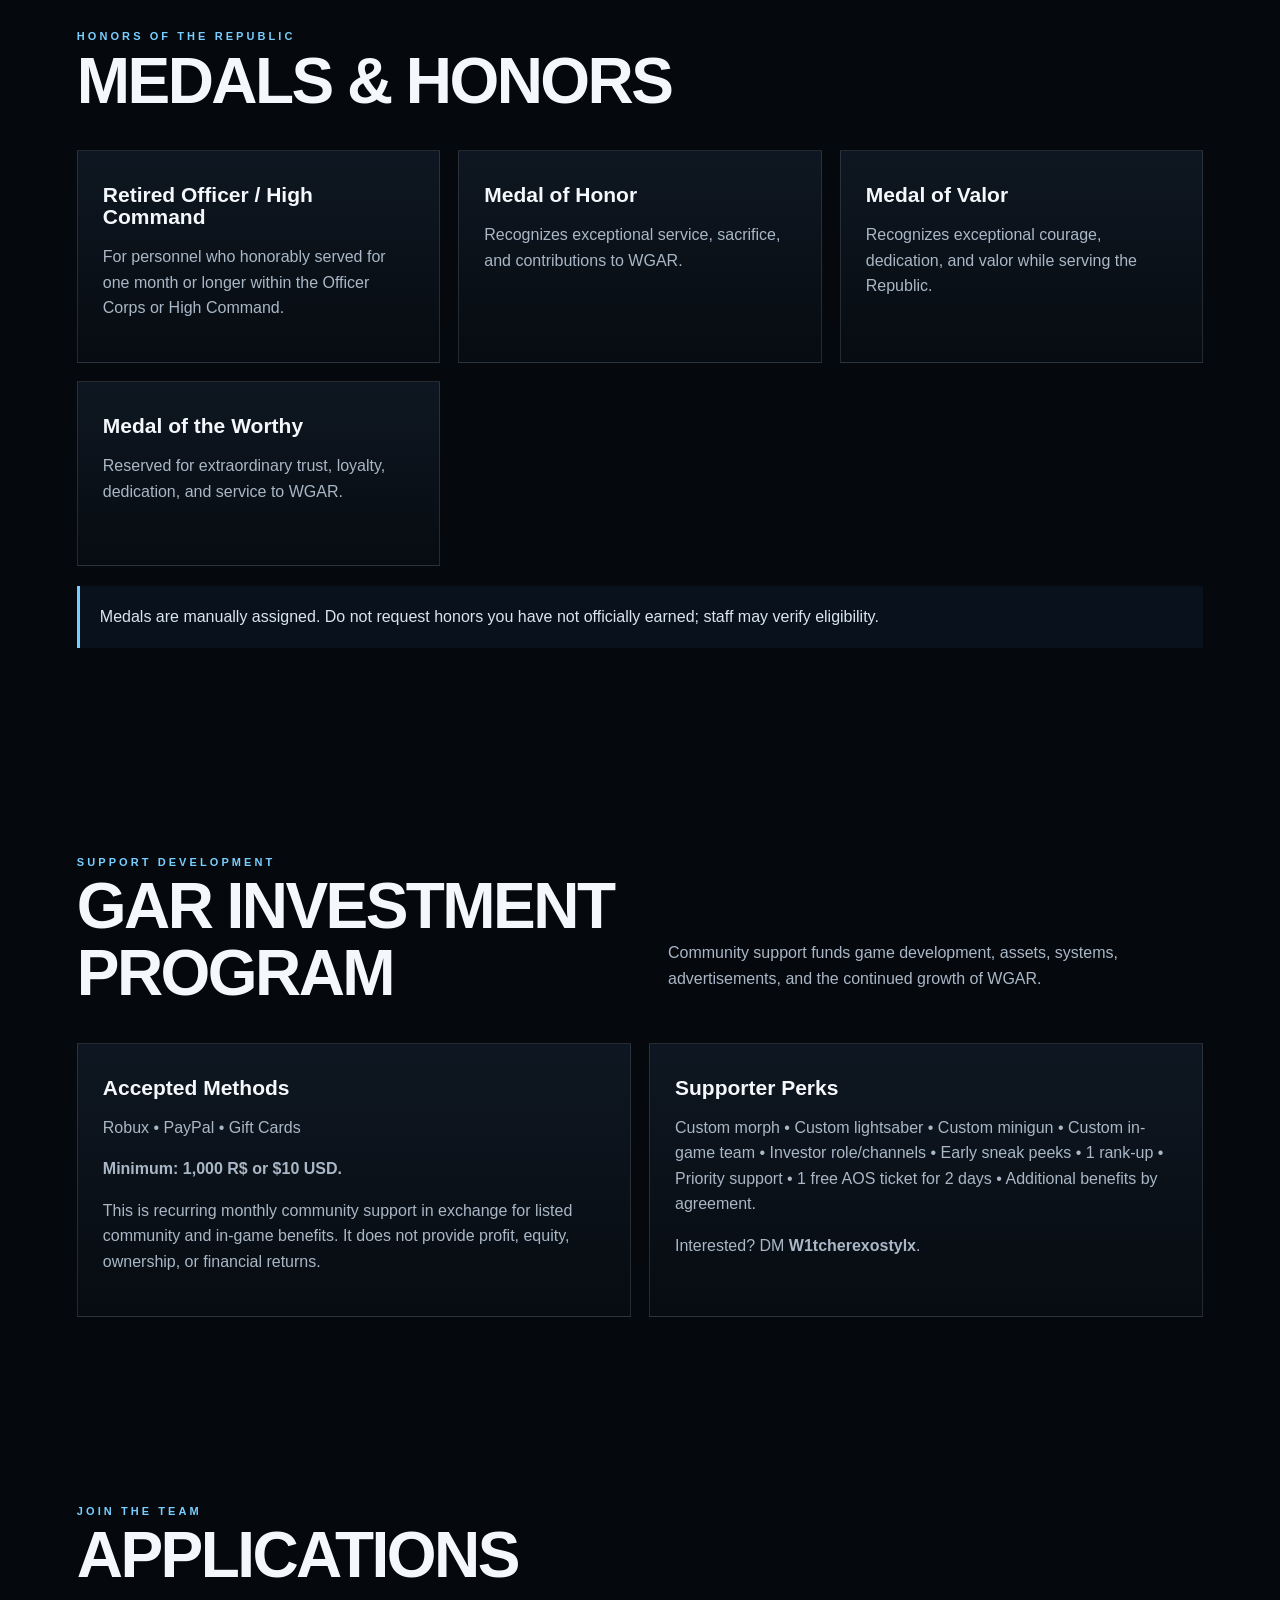
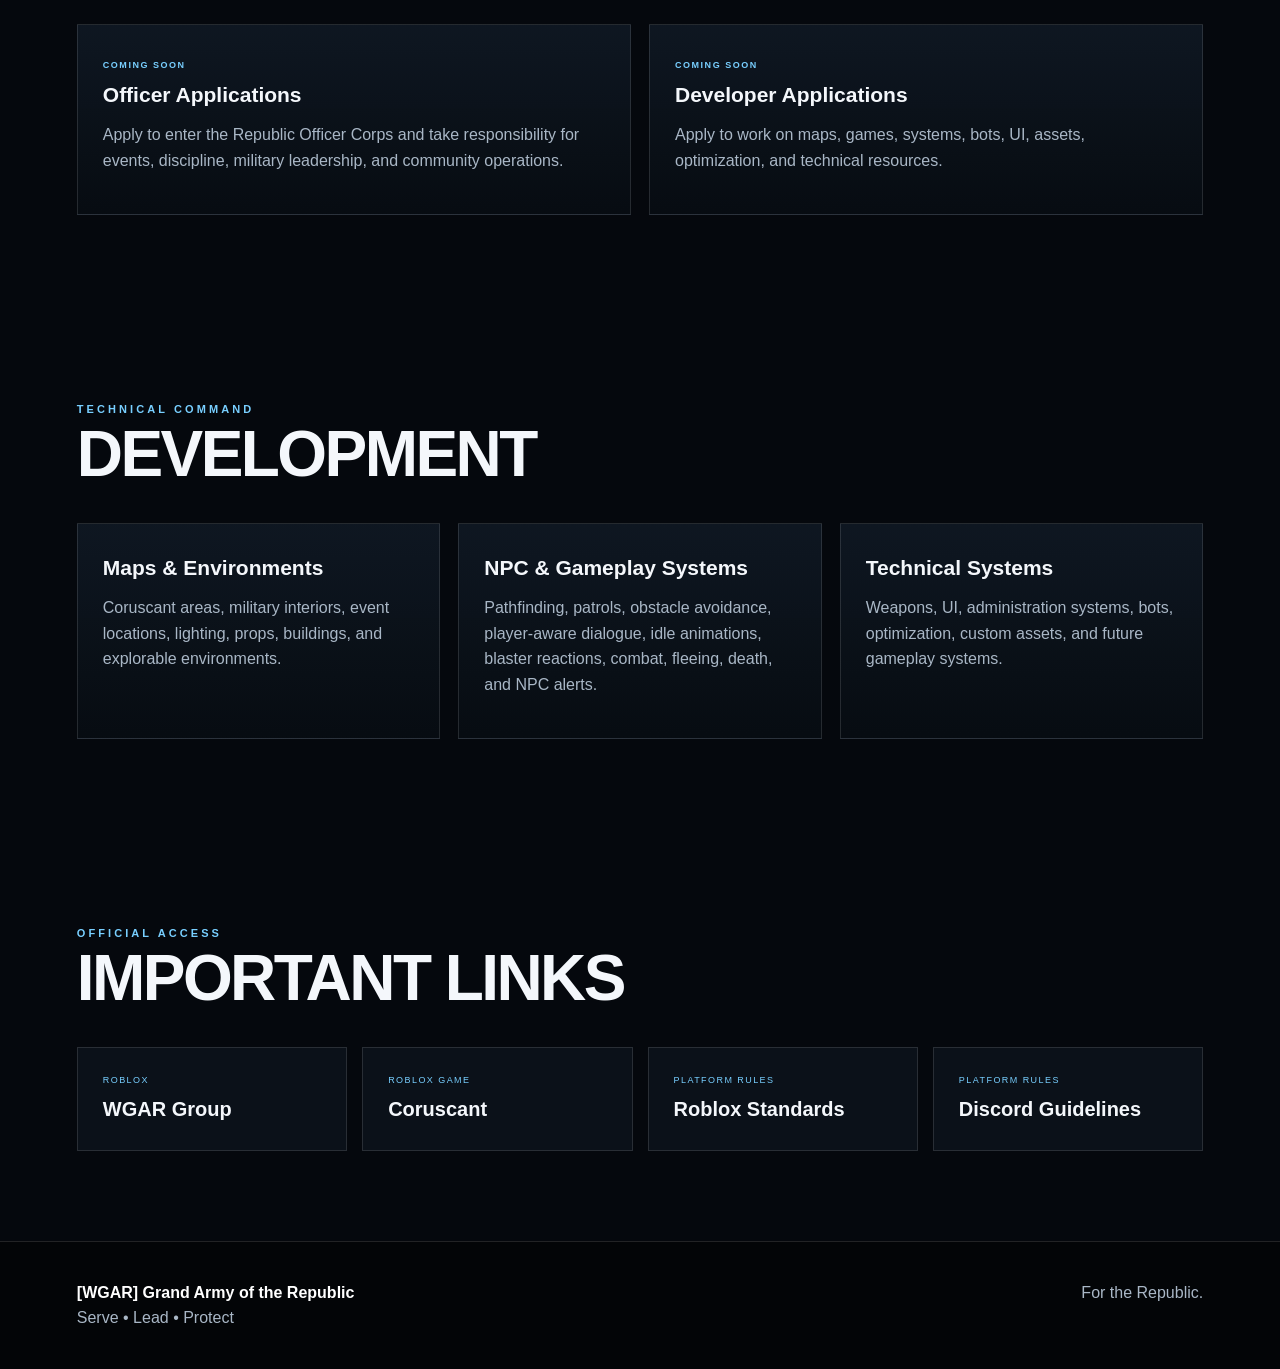
==== commit 6edbf6bb: "Add files via upload" ====
--- a/index.html
+++ b/index.html
@@ -15,7 +15,7 @@
 <a class="btn" href="laws.html">WGAR Lawbook</a></div></div></section>
 
 <section id="about" class="section"><div class="section-head"><div><span class="eyebrow">The Republic</span><h2>About WGAR</h2></div>
-<p>Important links, regulations, leadership information, divisions, applications, and development resources for members of the Grand Army of the Republic.</p></div>
+<p>Your central hub for WGAR divisions, leadership, ranks, laws, applications, development, community resources, and official links.</p></div>
 <div class="stats"><div class="stat"><strong>PLAY</strong><span>Coruscant & events</span></div><div class="stat"><strong>LEAD</strong><span>Officer progression</span></div>
 <div class="stat"><strong>SERVE</strong><span>Divisions & military roles</span></div><div class="stat"><strong>BUILD</strong><span>Games & systems</span></div></div></section>
 
@@ -24,20 +24,34 @@
 <div class="actions"><a class="btn primary" href="https://www.roblox.com/groups/6678235/GAR-The-Grand-Army-of-Republic#!/about" target="_blank">Join WGAR</a></div></div></section>
 
 <section id="divisions" class="image-section divisions-bg"><div class="image-copy"><span class="eyebrow">Choose Your Path</span><h2>Divisions</h2>
-<p>Serve the Republic through combat, security, special operations, command, or specialist roles.</p></div></section>
-<section class="divisions-wrap"><div class="division-grid"><article class="division-card"><img src="assets/divisions/501st.webp" alt="501st Legion"><div class="division-overlay"><span class="tag">Front-line assault</span><h3>501st Legion</h3><p>Blue-marked clone formation focused on direct combat and major Republic offensives.</p></div></article>
-<article class="division-card"><img src="assets/divisions/special-ops.webp" alt="Republic Special Operations"><div class="division-overlay"><span class="tag">Special operations</span><h3>Republic Special Operations</h3><p>Specialist personnel used for high-risk missions, reconnaissance, and precision operations.</p></div></article>
-<article class="division-card"><img src="assets/divisions/187th.webp" alt="187th Battalion"><div class="division-overlay"><span class="tag">Assault battalion</span><h3>187th Battalion</h3><p>Purple-marked clone unit serving as a combat-focused Republic formation.</p></div></article>
-<article class="division-card"><img src="assets/divisions/212th.webp" alt="212th Attack Battalion"><div class="division-overlay"><span class="tag">Ground assault</span><h3>212th Attack Battalion</h3><p>Attack battalion built for coordinated ground offensives, urban fighting, and major deployments.</p></div></article>
-<article class="division-card"><img src="assets/divisions/327th.webp" alt="327th Star Corps"><div class="division-overlay"><span class="tag">Expeditionary combat</span><h3>327th Star Corps</h3><p>Yellow-marked corps used for extended campaigns and large-scale Republic ground operations.</p></div></article>
-<article class="division-card"><img src="assets/divisions/104th.webp" alt="104th Battalion / Wolfpack"><div class="division-overlay"><span class="tag">Combat & relief</span><h3>104th Battalion / Wolfpack</h3><p>Specialized clone formation associated with combat deployments, rescue missions, and relief operations.</p></div></article>
-<article class="division-card"><img src="assets/divisions/coruscant-guard.webp" alt="Coruscant Guard"><div class="division-overlay"><span class="tag">Security & protection</span><h3>Coruscant Guard</h3><p>Security force responsible for protecting Republic leadership, key facilities, and maintaining order on Coruscant.</p></div></article>
-<article class="division-card"><img src="assets/divisions/shadow.webp" alt="Shadow Troopers"><div class="division-overlay"><span class="tag">Stealth operations</span><h3>Shadow Troopers</h3><p>Specialized stealth-oriented troops used for covert and high-risk Republic operations.</p></div></article>
-<article class="division-card"><img src="assets/divisions/senate-security.webp" alt="Senate Security"><div class="division-overlay"><span class="tag">Government security</span><h3>Senate Security</h3><p>Security personnel assigned to sensitive Republic government duties and protected locations.</p></div></article>
-<article class="division-card"><img src="assets/divisions/41st.png" alt="41st Elite Corps"><div class="division-overlay"><span class="tag">Recon & jungle warfare</span><h3>41st Elite Corps</h3><p>Elite clone formation suited to reconnaissance, difficult terrain, and specialized combat deployments.</p></div></article>
-<article class="division-card"><img src="assets/divisions/mandalorian.png" alt="Mandalorian Auxiliaries"><div class="division-overlay"><span class="tag">Specialized allies</span><h3>Mandalorian Auxiliaries</h3><p>Mandalorian-styled allied personnel used for specialist combat and support roles within the community.</p></div></article>
-<article class="division-card"><img src="assets/divisions/jedi.png" alt="Jedi Order"><div class="division-overlay"><span class="tag">Command & peacekeeping</span><h3>Jedi Order</h3><p>Jedi serve as senior battlefield leaders, peacekeepers, and commanders alongside Republic forces.</p></div></article>
-<article class="division-card"><img src="assets/divisions/commandos.png" alt="Republic Commandos"><div class="division-overlay"><span class="tag">Elite special forces</span><h3>Republic Commandos</h3><p>Highly trained clone commandos assigned to infiltration, sabotage, recovery, and other precision missions.</p></div></article></div></section>
+<p>Explore WGAR divisions below. Each unit has a different role across combat, intelligence, security, command, reconnaissance, and specialist operations.</p></div></section>
+<section class="divisions-wrap"><div class="division-grid">
+  <article class="division-card"><img src="assets/divisions/41st.png" alt="41st Elite Corps"><div class="division-overlay"><span class="tag">Jungle Warfare Infantry</span><h3>41st Elite Corps</h3><p>A front-line infantry formation specializing in jungle warfare, hostile terrain, patrols, reconnaissance, and coordinated ground combat. The 41st is built to operate effectively in dense environments where mobility and field awareness are essential.</p></div></article>
+
+  <article class="division-card"><img src="assets/divisions/arc.png" alt="Advanced Recon Commandos"><div class="division-overlay"><span class="tag">Specialized Combat Division</span><h3>Advanced Recon Commandos</h3><p>WGAR's elite clone combat specialists. ARC troopers are selected for advanced skill, discipline, independence, and battlefield effectiveness, taking on high-risk missions, precision assaults, reconnaissance, and specialist operations.</p></div></article>
+
+  <article class="division-card"><img src="assets/divisions/187th.png" alt="187th Legion"><div class="division-overlay"><span class="tag">Infantry</span><h3>187th Legion</h3><p>A Republic infantry legion focused on organized ground combat, patrols, defensive operations, and large-scale deployments. Its troops support the wider army wherever dependable front-line infantry is required.</p></div></article>
+
+  <article class="division-card"><img src="assets/divisions/212th.png" alt="212th Attack Battalion"><div class="division-overlay"><span class="tag">Infantry</span><h3>212th Attack Battalion</h3><p>A combat-focused infantry unit used for assaults, defensive actions, patrols, and Republic deployments. The 212th operates as a disciplined ground force during both routine and high-intensity operations.</p></div></article>
+
+  <article class="division-card"><img src="assets/divisions/327th.png" alt="327th Star Corps"><div class="division-overlay"><span class="tag">Infantry</span><h3>327th Star Corps</h3><p>A versatile infantry formation supporting Republic ground operations across a range of environments. The 327th provides reliable combat manpower for patrols, deployments, defensive positions, and coordinated attacks.</p></div></article>
+
+  <article class="division-card"><img src="assets/divisions/501st.png" alt="501st Legion"><div class="division-overlay"><span class="tag">Infantry</span><h3>501st Legion</h3><p>A front-line infantry legion specializing in direct combat, organized assaults, patrols, and major military operations. The 501st serves as a disciplined and dependable fighting force within WGAR.</p></div></article>
+
+  <article class="division-card"><img src="assets/divisions/bad-batch.png" alt="Clone Force 99"><div class="division-overlay"><span class="tag">Clone Force 99</span><h3>The Bad Batch</h3><p>A small specialist unit made up of highly capable clone operatives. Clone Force 99 is intended for unconventional missions, difficult objectives, specialist combat, and situations requiring a more independent approach.</p></div></article>
+
+  <article class="division-card"><img src="assets/divisions/coruscant-guard.png" alt="Coruscant Guard"><div class="division-overlay"><span class="tag">Law Division</span><h3>Coruscant Guard</h3><p>WGAR's law-enforcement and security division. The Coruscant Guard helps maintain order, enforce regulations, secure important areas, assist with investigations, and protect Republic personnel during official activities.</p></div></article>
+
+  <article class="division-card"><img src="assets/divisions/jedi.png" alt="Jedi Order"><div class="division-overlay"><span class="tag">Jedi Order</span><h3>Jedi Order</h3><p>Jedi personnel serve the Republic through leadership, diplomacy, battlefield support, and specialist combat. Within operations they may assist Republic forces while carrying out duties associated with the Jedi Order.</p></div></article>
+
+  <article class="division-card"><img src="assets/divisions/senate-guard.png" alt="Senate Guard"><div class="division-overlay"><span class="tag">Senate Protection</span><h3>Senate Guard</h3><p>A dedicated protective unit responsible for the safety of senators and important Senate locations. Senate Guards provide security, ceremonial protection, escorts, and controlled access during government activities.</p></div></article>
+
+  <article class="division-card"><img src="assets/divisions/red-guard.png" alt="Red Guard"><div class="division-overlay"><span class="tag">Leadership Protection</span><h3>Red Guard</h3><p>An elite guarding division assigned to protect WGAR High Command and senior leadership. Red Guards focus on close protection, secure escorts, restricted-area security, and maintaining a protective presence around leadership.</p></div></article>
+
+  <article class="division-card"><img src="assets/divisions/republic-intelligence.png" alt="Republic Intelligence"><div class="division-overlay"><span class="tag">Intelligence</span><h3>Republic Intelligence</h3><p>WGAR's intelligence division, responsible for gathering and assessing information that supports Republic operations. Its duties can include reconnaissance, investigations, intelligence support, security information, and operational awareness.</p></div></article>
+
+  <article class="division-card"><img src="assets/divisions/republic-commandos.png" alt="Republic Commandos"><div class="division-overlay"><span class="tag">Combat Division</span><h3>Republic Commandos</h3><p>A specialized combat division trained for dangerous objectives and small-team operations. Republic Commandos focus on high-risk combat, tactical missions, precision strikes, and objectives requiring advanced coordination.</p></div></article>
+</div></section>
 
 <section id="leadership" class="section"><div class="section-head"><div><span class="eyebrow">Chain of Command</span><h2>WGAR Leadership</h2></div></div>
 <div class="grid">
--- a/styles.css
+++ b/styles.css
@@ -29,7 +29,7 @@
 .card::after{content:"";position:absolute;left:0;bottom:0;width:0;height:2px;background:var(--blue);transition:.25s}.card:hover::after{width:100%}
 .card h3{margin:8px 0;font-size:21px}.card p{color:var(--muted)}.tag{display:inline-block;font-size:9px;letter-spacing:.17em;color:var(--blue);font-weight:900;text-transform:uppercase}
 .stats{display:grid;grid-template-columns:repeat(4,1fr);gap:12px}.stat{border-top:2px solid var(--blue);background:#0a1119;padding:22px}.stat strong,.stat span{display:block}.stat span{font-size:12px;color:var(--muted)}
-.image-section{min-height:72vh;padding:100px 6%;display:flex;align-items:center}.community{background-image:url('assets/backgrounds/community.png')}.divisions-bg{background-image:url('assets/backgrounds/divisions.webp');background-position:center 35%}
+.image-section{min-height:72vh;padding:100px 6%;display:flex;align-items:center}.community{background-image:url('assets/backgrounds/community.png')}.divisions-bg{background-image:url('assets/backgrounds/divisions.png');background-position:center 35%}
 .image-section::before{background:linear-gradient(90deg,rgba(0,0,0,.82),rgba(0,0,0,.28)),linear-gradient(180deg,rgba(0,0,0,.15),rgba(0,0,0,.78))}
 .image-copy{max-width:700px}.image-copy h2{font-size:clamp(42px,6vw,78px);text-transform:uppercase;margin:8px 0}.image-copy p{color:#d4dee7}
 
@@ -54,3 +54,10 @@
 @media(max-width:1050px){.division-grid{grid-template-columns:repeat(3,1fr)}.grid,.rules-list,.links{grid-template-columns:repeat(2,1fr)}.law-layout{grid-template-columns:1fr}.toc{position:static}}
 @media(max-width:760px){.nav-links{display:none;position:absolute;top:65px;left:0;right:0;padding:18px 5%;background:#05080d;flex-direction:column;align-items:flex-start}.nav-links.open{display:flex}.menu{display:block}.section-head{display:block}.stats{grid-template-columns:repeat(2,1fr)}.division-grid{grid-template-columns:repeat(2,1fr);margin-top:-60px}}
 @media(max-width:520px){.grid,.grid.two,.rules-list,.links,.stats,.division-grid{grid-template-columns:1fr}.hero{padding:100px 5% 70px}.section{padding:65px 5%}.image-section{padding:80px 5%}.division-grid{padding:0 5%;margin-top:-40px}footer{flex-direction:column}}
+
+/* Division readability improvements */
+.division-grid{grid-template-columns:repeat(auto-fit,minmax(220px,1fr));}
+.division-card{min-height:285px;}
+.division-overlay{background:linear-gradient(180deg,rgba(0,0,0,.02) 20%,rgba(0,0,0,.94) 85%);}
+.division-card h3{font-size:21px;letter-spacing:.02em;}
+.division-card p{line-height:1.45;}
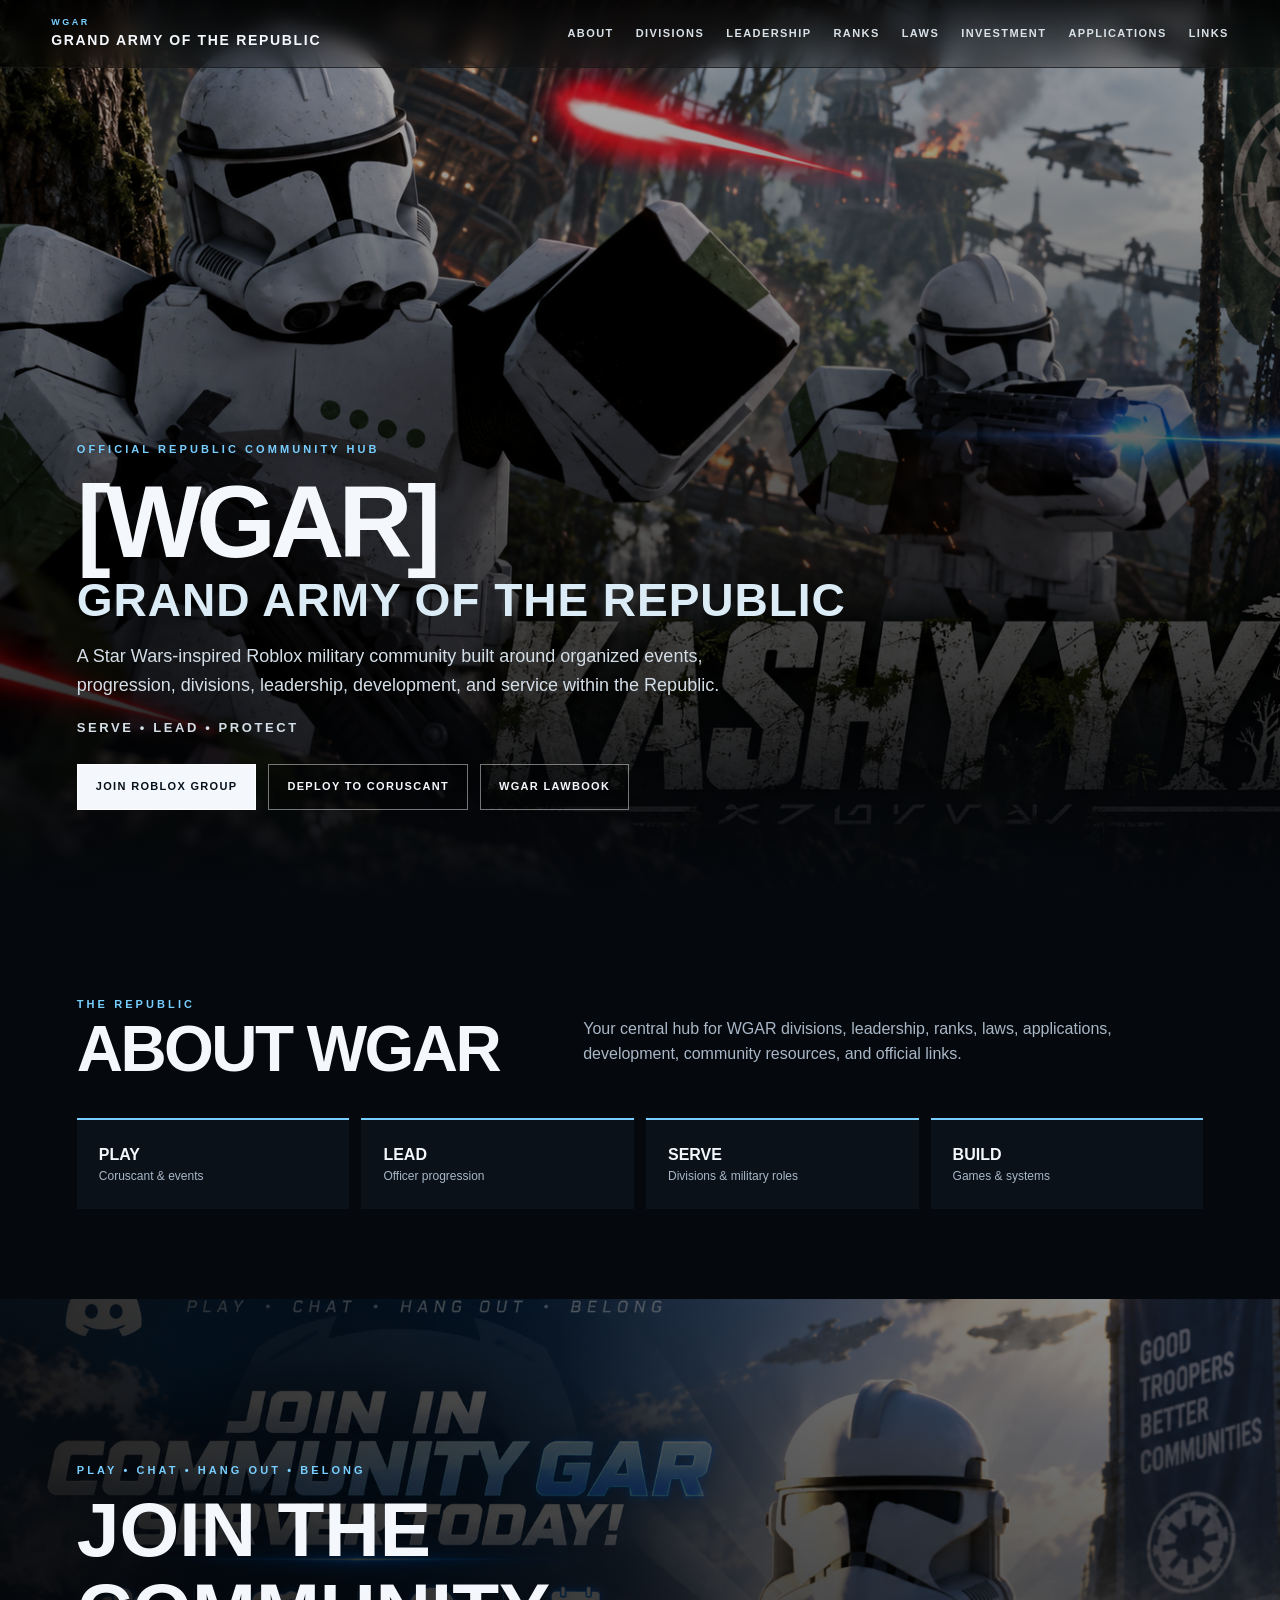
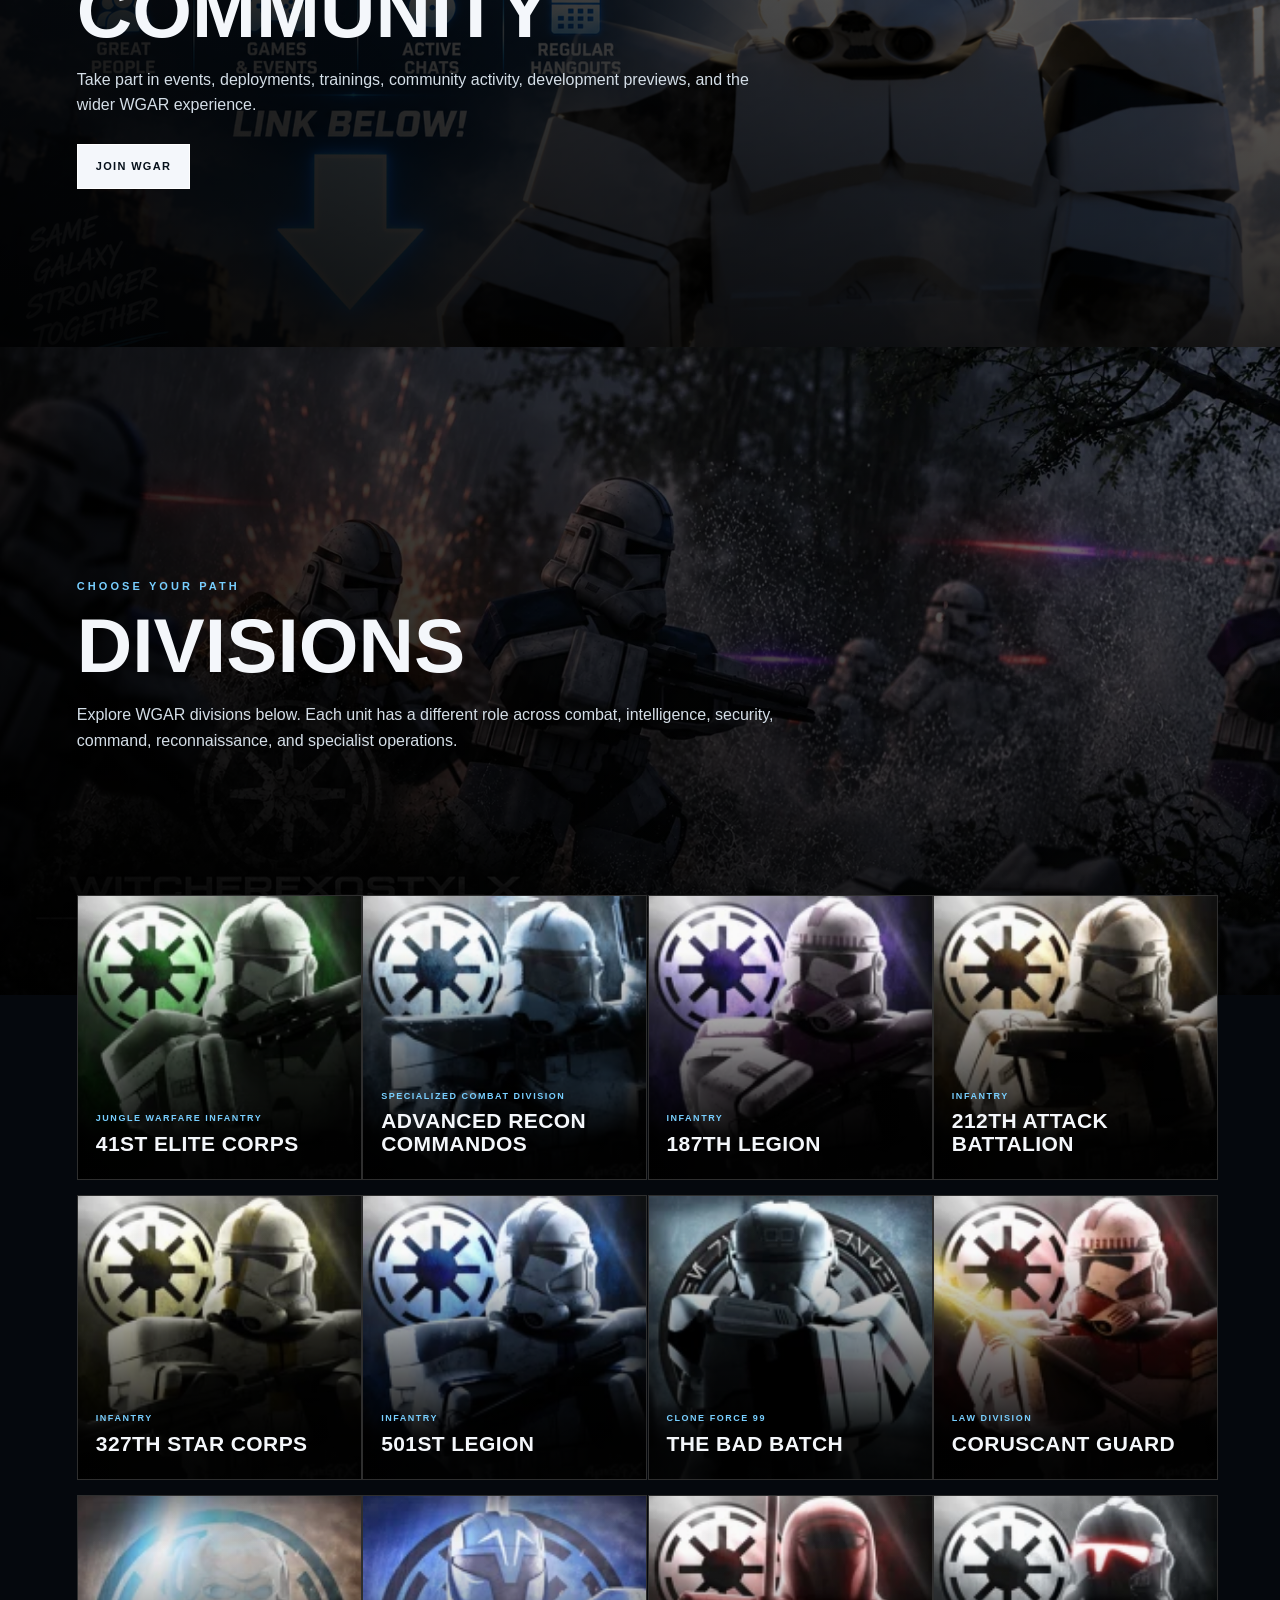
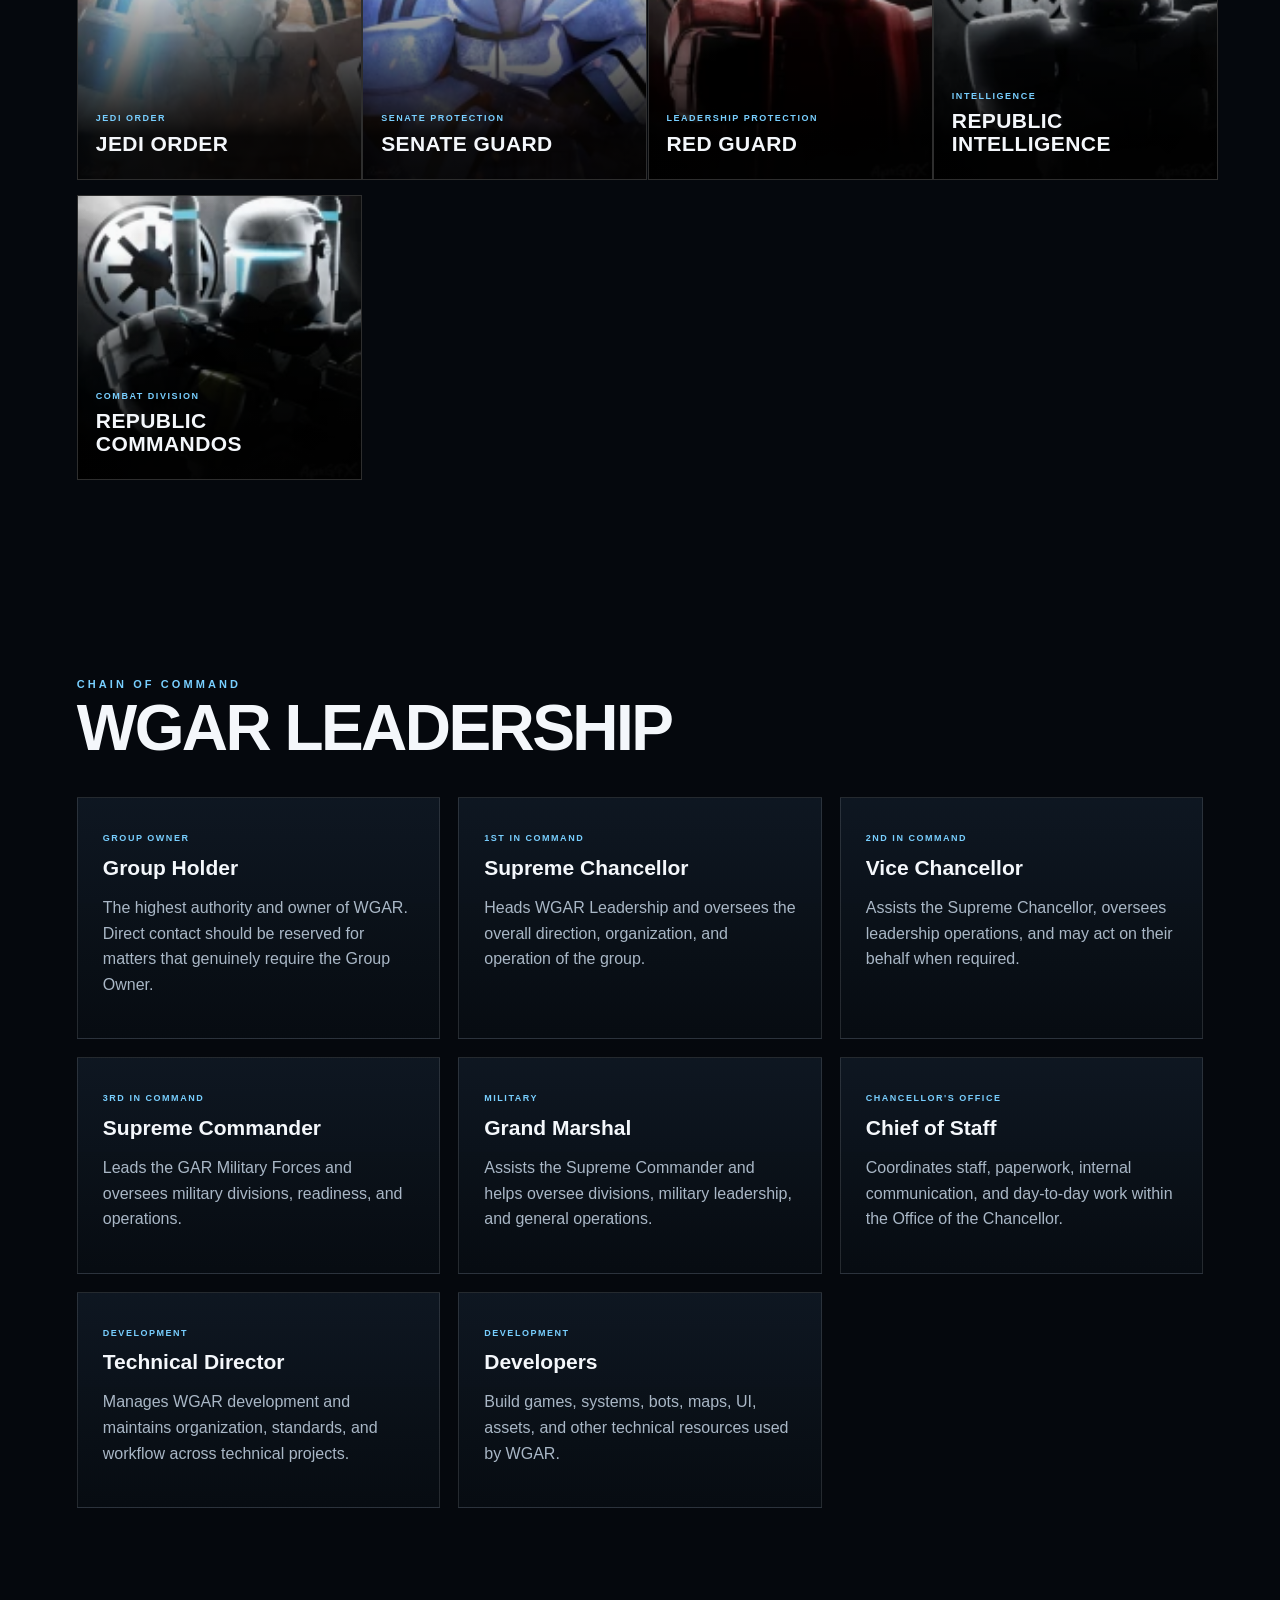
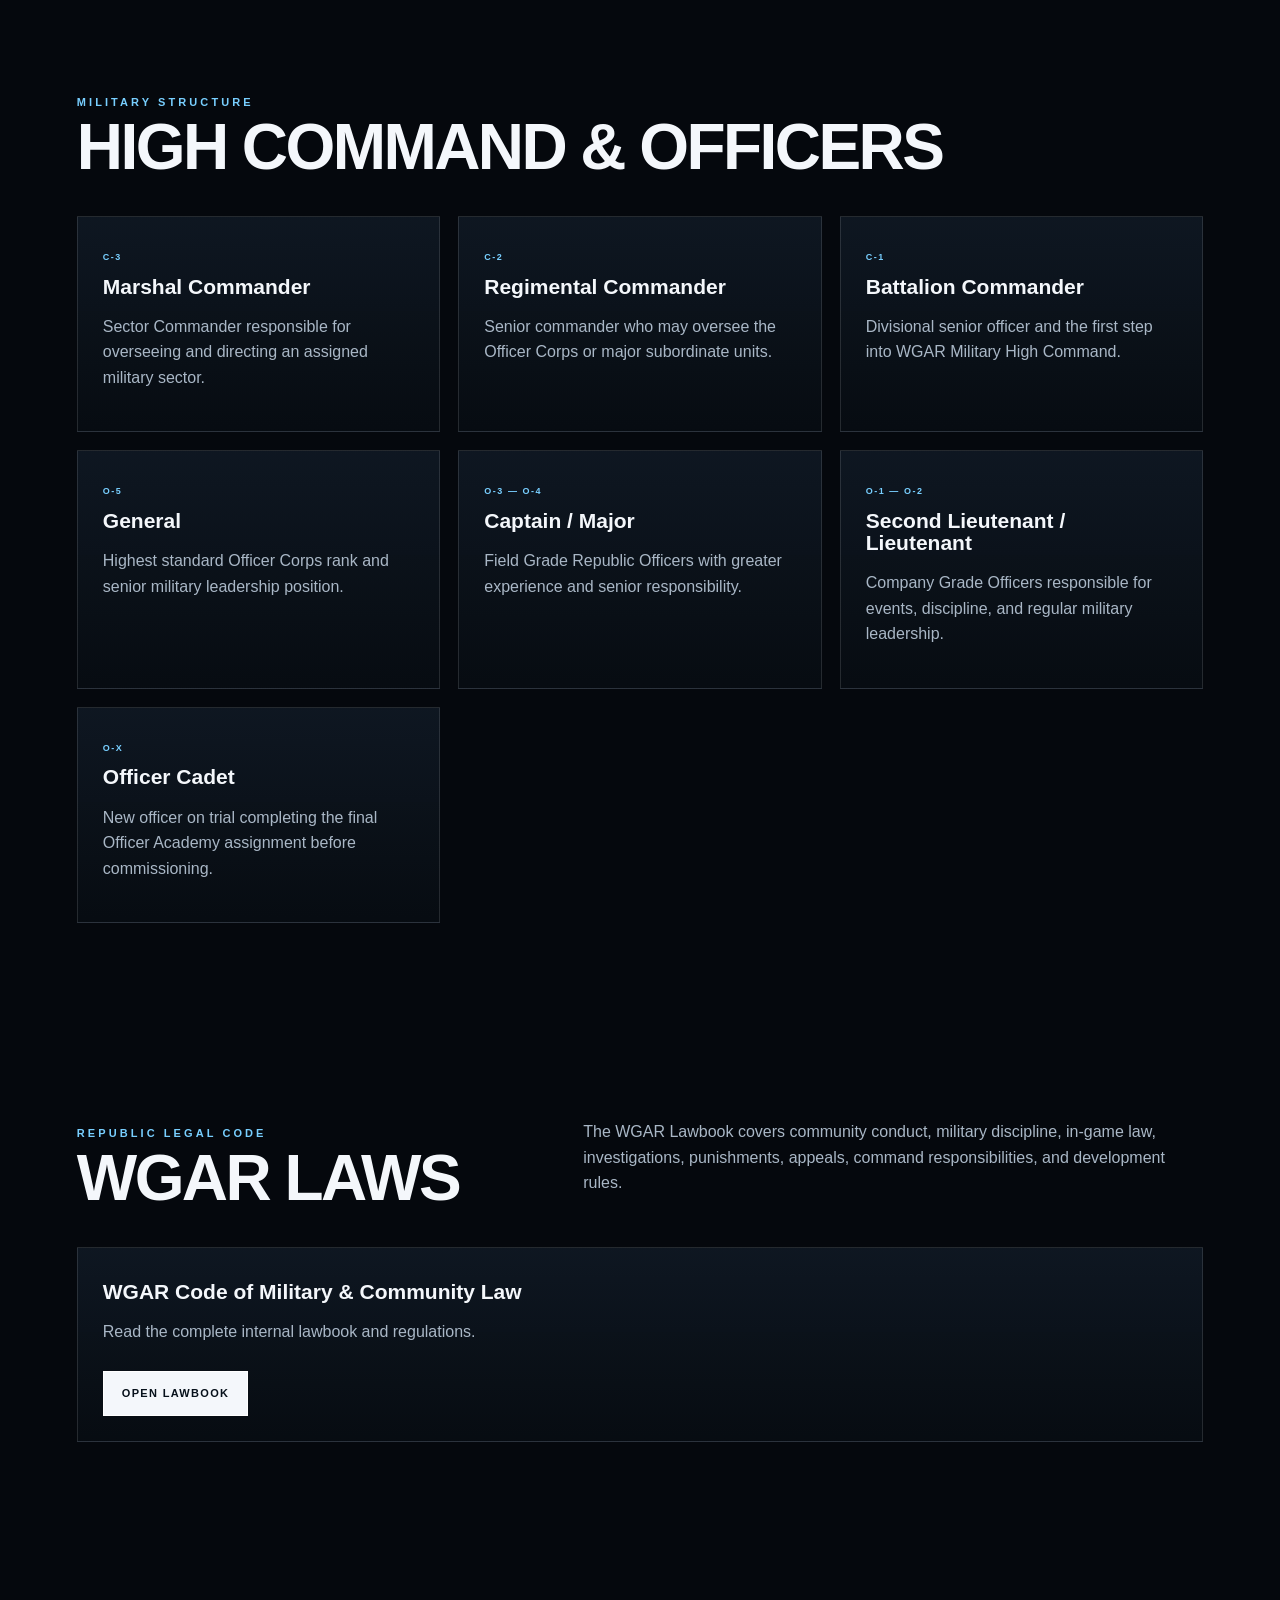
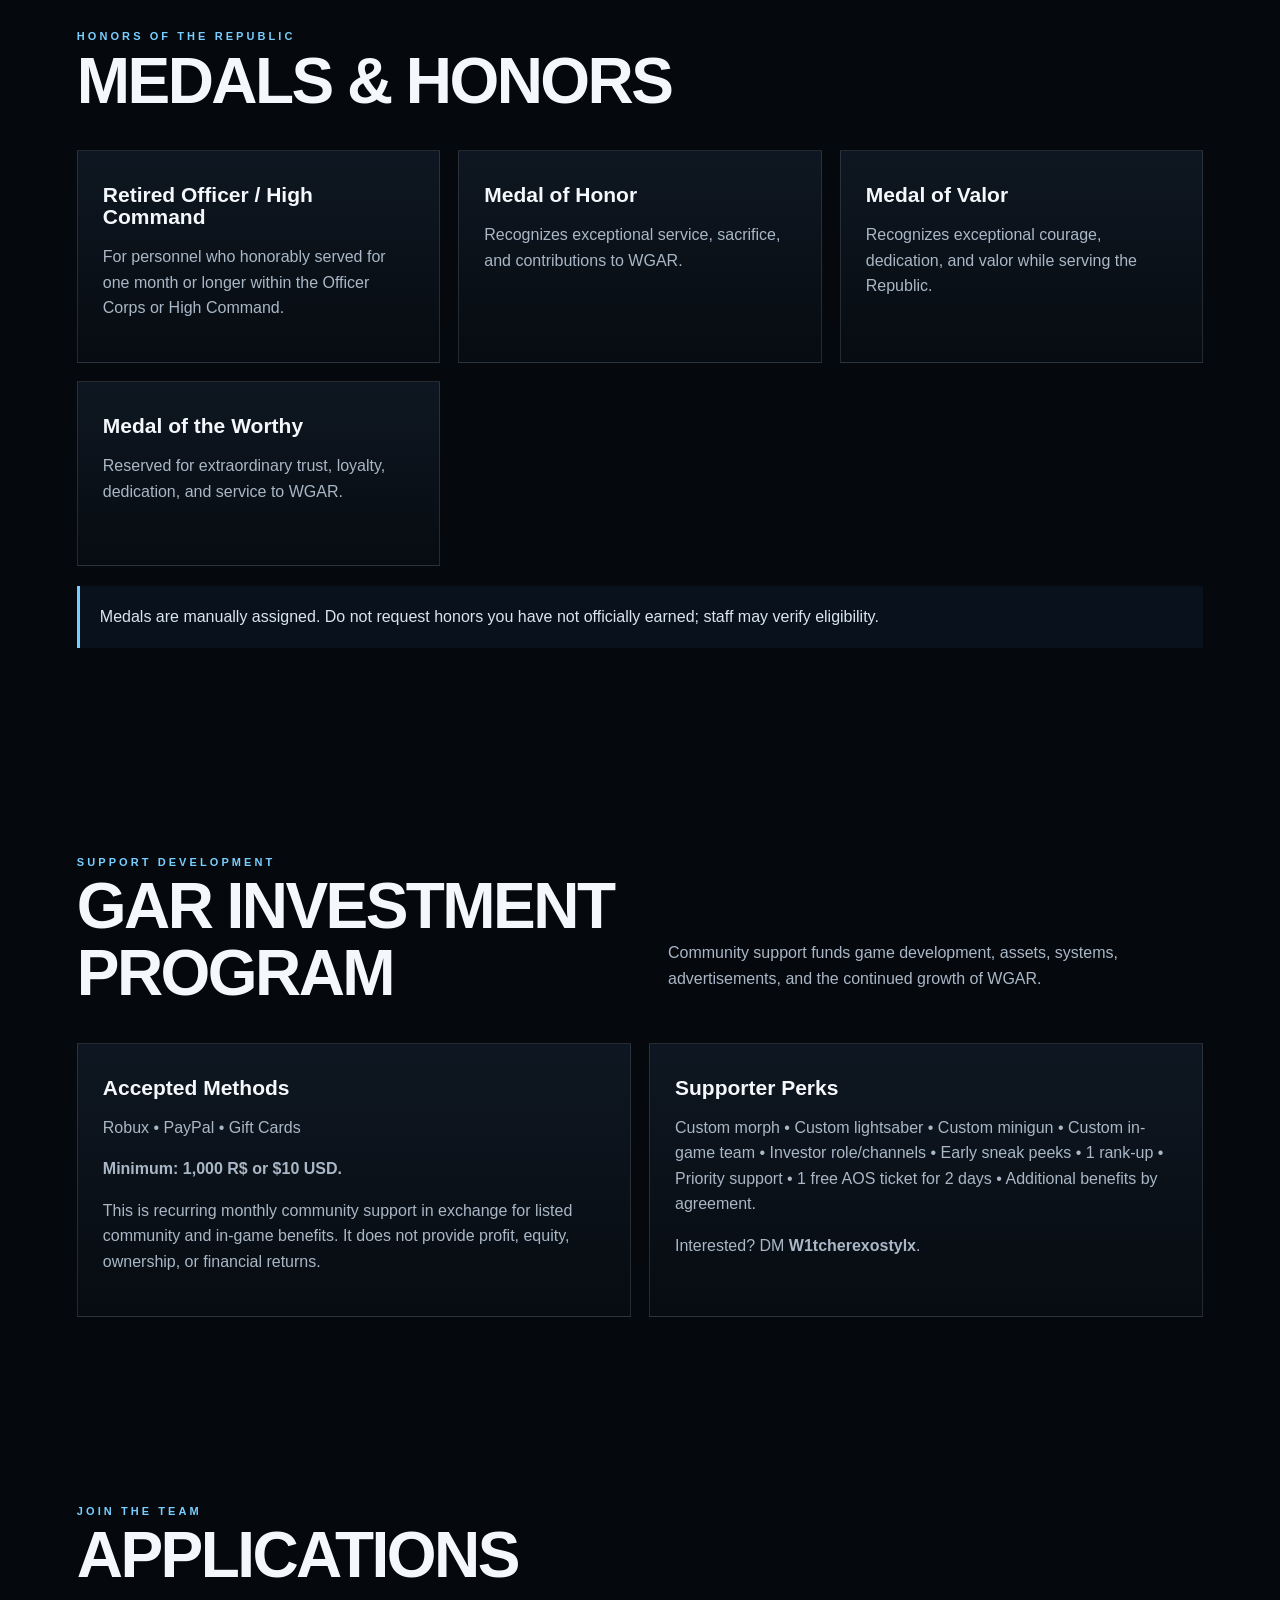
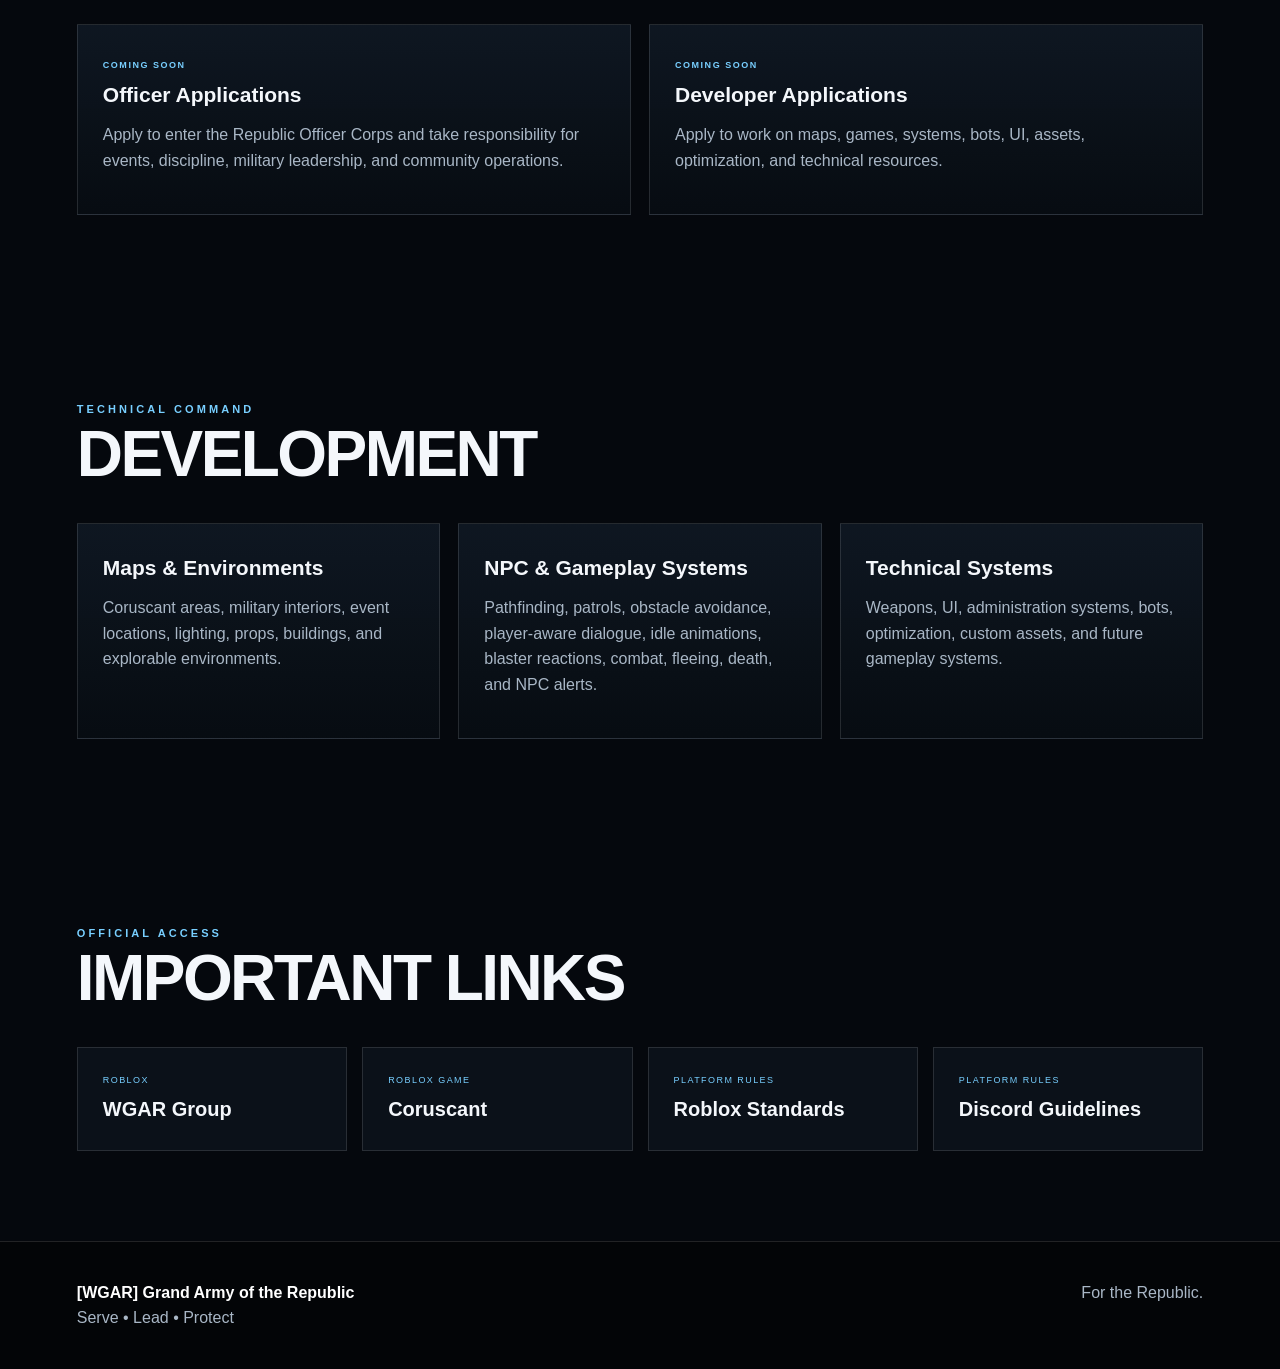
==== commit 8beed2e3: "Add files via upload" ====
--- a/index.html
+++ b/index.html
@@ -26,31 +26,31 @@
 <section id="divisions" class="image-section divisions-bg"><div class="image-copy"><span class="eyebrow">Choose Your Path</span><h2>Divisions</h2>
 <p>Explore WGAR divisions below. Each unit has a different role across combat, intelligence, security, command, reconnaissance, and specialist operations.</p></div></section>
 <section class="divisions-wrap"><div class="division-grid">
-  <article class="division-card"><img src="assets/divisions/41st.png" alt="41st Elite Corps"><div class="division-overlay"><span class="tag">Jungle Warfare Infantry</span><h3>41st Elite Corps</h3><p>A front-line infantry formation specializing in jungle warfare, hostile terrain, patrols, reconnaissance, and coordinated ground combat. The 41st is built to operate effectively in dense environments where mobility and field awareness are essential.</p></div></article>
+  <article class="division-card"><img src="41st.png" alt="41st Elite Corps"><div class="division-overlay"><span class="tag">Jungle Warfare Infantry</span><h3>41st Elite Corps</h3><p>A front-line infantry formation specializing in jungle warfare, hostile terrain, patrols, reconnaissance, and coordinated ground combat. The 41st is built to operate effectively in dense environments where mobility and field awareness are essential.</p></div></article>
 
-  <article class="division-card"><img src="assets/divisions/arc.png" alt="Advanced Recon Commandos"><div class="division-overlay"><span class="tag">Specialized Combat Division</span><h3>Advanced Recon Commandos</h3><p>WGAR's elite clone combat specialists. ARC troopers are selected for advanced skill, discipline, independence, and battlefield effectiveness, taking on high-risk missions, precision assaults, reconnaissance, and specialist operations.</p></div></article>
+  <article class="division-card"><img src="arc.png" alt="Advanced Recon Commandos"><div class="division-overlay"><span class="tag">Specialized Combat Division</span><h3>Advanced Recon Commandos</h3><p>WGAR's elite clone combat specialists. ARC troopers are selected for advanced skill, discipline, independence, and battlefield effectiveness, taking on high-risk missions, precision assaults, reconnaissance, and specialist operations.</p></div></article>
 
-  <article class="division-card"><img src="assets/divisions/187th.png" alt="187th Legion"><div class="division-overlay"><span class="tag">Infantry</span><h3>187th Legion</h3><p>A Republic infantry legion focused on organized ground combat, patrols, defensive operations, and large-scale deployments. Its troops support the wider army wherever dependable front-line infantry is required.</p></div></article>
+  <article class="division-card"><img src="187th.png" alt="187th Legion"><div class="division-overlay"><span class="tag">Infantry</span><h3>187th Legion</h3><p>A Republic infantry legion focused on organized ground combat, patrols, defensive operations, and large-scale deployments. Its troops support the wider army wherever dependable front-line infantry is required.</p></div></article>
 
-  <article class="division-card"><img src="assets/divisions/212th.png" alt="212th Attack Battalion"><div class="division-overlay"><span class="tag">Infantry</span><h3>212th Attack Battalion</h3><p>A combat-focused infantry unit used for assaults, defensive actions, patrols, and Republic deployments. The 212th operates as a disciplined ground force during both routine and high-intensity operations.</p></div></article>
+  <article class="division-card"><img src="212th.png" alt="212th Attack Battalion"><div class="division-overlay"><span class="tag">Infantry</span><h3>212th Attack Battalion</h3><p>A combat-focused infantry unit used for assaults, defensive actions, patrols, and Republic deployments. The 212th operates as a disciplined ground force during both routine and high-intensity operations.</p></div></article>
 
-  <article class="division-card"><img src="assets/divisions/327th.png" alt="327th Star Corps"><div class="division-overlay"><span class="tag">Infantry</span><h3>327th Star Corps</h3><p>A versatile infantry formation supporting Republic ground operations across a range of environments. The 327th provides reliable combat manpower for patrols, deployments, defensive positions, and coordinated attacks.</p></div></article>
+  <article class="division-card"><img src="327th.png" alt="327th Star Corps"><div class="division-overlay"><span class="tag">Infantry</span><h3>327th Star Corps</h3><p>A versatile infantry formation supporting Republic ground operations across a range of environments. The 327th provides reliable combat manpower for patrols, deployments, defensive positions, and coordinated attacks.</p></div></article>
 
-  <article class="division-card"><img src="assets/divisions/501st.png" alt="501st Legion"><div class="division-overlay"><span class="tag">Infantry</span><h3>501st Legion</h3><p>A front-line infantry legion specializing in direct combat, organized assaults, patrols, and major military operations. The 501st serves as a disciplined and dependable fighting force within WGAR.</p></div></article>
+  <article class="division-card"><img src="501st.png" alt="501st Legion"><div class="division-overlay"><span class="tag">Infantry</span><h3>501st Legion</h3><p>A front-line infantry legion specializing in direct combat, organized assaults, patrols, and major military operations. The 501st serves as a disciplined and dependable fighting force within WGAR.</p></div></article>
 
-  <article class="division-card"><img src="assets/divisions/bad-batch.png" alt="Clone Force 99"><div class="division-overlay"><span class="tag">Clone Force 99</span><h3>The Bad Batch</h3><p>A small specialist unit made up of highly capable clone operatives. Clone Force 99 is intended for unconventional missions, difficult objectives, specialist combat, and situations requiring a more independent approach.</p></div></article>
+  <article class="division-card"><img src="bad-batch.png" alt="Clone Force 99"><div class="division-overlay"><span class="tag">Clone Force 99</span><h3>The Bad Batch</h3><p>A small specialist unit made up of highly capable clone operatives. Clone Force 99 is intended for unconventional missions, difficult objectives, specialist combat, and situations requiring a more independent approach.</p></div></article>
 
-  <article class="division-card"><img src="assets/divisions/coruscant-guard.png" alt="Coruscant Guard"><div class="division-overlay"><span class="tag">Law Division</span><h3>Coruscant Guard</h3><p>WGAR's law-enforcement and security division. The Coruscant Guard helps maintain order, enforce regulations, secure important areas, assist with investigations, and protect Republic personnel during official activities.</p></div></article>
+  <article class="division-card"><img src="coruscant-guard.png" alt="Coruscant Guard"><div class="division-overlay"><span class="tag">Law Division</span><h3>Coruscant Guard</h3><p>WGAR's law-enforcement and security division. The Coruscant Guard helps maintain order, enforce regulations, secure important areas, assist with investigations, and protect Republic personnel during official activities.</p></div></article>
 
-  <article class="division-card"><img src="assets/divisions/jedi.png" alt="Jedi Order"><div class="division-overlay"><span class="tag">Jedi Order</span><h3>Jedi Order</h3><p>Jedi personnel serve the Republic through leadership, diplomacy, battlefield support, and specialist combat. Within operations they may assist Republic forces while carrying out duties associated with the Jedi Order.</p></div></article>
+  <article class="division-card"><img src="jedi.png" alt="Jedi Order"><div class="division-overlay"><span class="tag">Jedi Order</span><h3>Jedi Order</h3><p>Jedi personnel serve the Republic through leadership, diplomacy, battlefield support, and specialist combat. Within operations they may assist Republic forces while carrying out duties associated with the Jedi Order.</p></div></article>
 
-  <article class="division-card"><img src="assets/divisions/senate-guard.png" alt="Senate Guard"><div class="division-overlay"><span class="tag">Senate Protection</span><h3>Senate Guard</h3><p>A dedicated protective unit responsible for the safety of senators and important Senate locations. Senate Guards provide security, ceremonial protection, escorts, and controlled access during government activities.</p></div></article>
+  <article class="division-card"><img src="senate-guard.png" alt="Senate Guard"><div class="division-overlay"><span class="tag">Senate Protection</span><h3>Senate Guard</h3><p>A dedicated protective unit responsible for the safety of senators and important Senate locations. Senate Guards provide security, ceremonial protection, escorts, and controlled access during government activities.</p></div></article>
 
-  <article class="division-card"><img src="assets/divisions/red-guard.png" alt="Red Guard"><div class="division-overlay"><span class="tag">Leadership Protection</span><h3>Red Guard</h3><p>An elite guarding division assigned to protect WGAR High Command and senior leadership. Red Guards focus on close protection, secure escorts, restricted-area security, and maintaining a protective presence around leadership.</p></div></article>
+  <article class="division-card"><img src="red-guard.png" alt="Red Guard"><div class="division-overlay"><span class="tag">Leadership Protection</span><h3>Red Guard</h3><p>An elite guarding division assigned to protect WGAR High Command and senior leadership. Red Guards focus on close protection, secure escorts, restricted-area security, and maintaining a protective presence around leadership.</p></div></article>
 
-  <article class="division-card"><img src="assets/divisions/republic-intelligence.png" alt="Republic Intelligence"><div class="division-overlay"><span class="tag">Intelligence</span><h3>Republic Intelligence</h3><p>WGAR's intelligence division, responsible for gathering and assessing information that supports Republic operations. Its duties can include reconnaissance, investigations, intelligence support, security information, and operational awareness.</p></div></article>
+  <article class="division-card"><img src="republic-intelligence.png" alt="Republic Intelligence"><div class="division-overlay"><span class="tag">Intelligence</span><h3>Republic Intelligence</h3><p>WGAR's intelligence division, responsible for gathering and assessing information that supports Republic operations. Its duties can include reconnaissance, investigations, intelligence support, security information, and operational awareness.</p></div></article>
 
-  <article class="division-card"><img src="assets/divisions/republic-commandos.png" alt="Republic Commandos"><div class="division-overlay"><span class="tag">Combat Division</span><h3>Republic Commandos</h3><p>A specialized combat division trained for dangerous objectives and small-team operations. Republic Commandos focus on high-risk combat, tactical missions, precision strikes, and objectives requiring advanced coordination.</p></div></article>
+  <article class="division-card"><img src="republic-commandos.png" alt="Republic Commandos"><div class="division-overlay"><span class="tag">Combat Division</span><h3>Republic Commandos</h3><p>A specialized combat division trained for dangerous objectives and small-team operations. Republic Commandos focus on high-risk combat, tactical missions, precision strikes, and objectives requiring advanced coordination.</p></div></article>
 </div></section>
 
 <section id="leadership" class="section"><div class="section-head"><div><span class="eyebrow">Chain of Command</span><h2>WGAR Leadership</h2></div></div>
--- a/styles.css
+++ b/styles.css
@@ -13,7 +13,7 @@
 .nav-links a:hover{color:white}.menu{display:none;background:transparent;border:1px solid var(--line);color:white;padding:7px 10px;border-radius:5px}
 
 .hero,.image-section{position:relative;background-size:cover;background-position:center;isolation:isolate}
-.hero{min-height:100vh;background-image:url('assets/backgrounds/hero.png');display:flex;align-items:flex-end;padding:120px 6% 90px}
+.hero{min-height:100vh;background-image:url('hero.png');display:flex;align-items:flex-end;padding:120px 6% 90px}
 .hero::before,.image-section::before{content:"";position:absolute;inset:0;z-index:-1;background:linear-gradient(180deg,rgba(0,0,0,.25),rgba(0,0,0,.78) 75%,#05080d)}
 .hero-copy{max-width:820px}.eyebrow{color:var(--blue);font-size:11px;letter-spacing:.28em;font-weight:900;text-transform:uppercase}
 h1,h2,h3{line-height:1.05}.hero h1{font-size:clamp(52px,8vw,108px);text-transform:uppercase;letter-spacing:-.055em;margin:8px 0}
@@ -29,7 +29,7 @@
 .card::after{content:"";position:absolute;left:0;bottom:0;width:0;height:2px;background:var(--blue);transition:.25s}.card:hover::after{width:100%}
 .card h3{margin:8px 0;font-size:21px}.card p{color:var(--muted)}.tag{display:inline-block;font-size:9px;letter-spacing:.17em;color:var(--blue);font-weight:900;text-transform:uppercase}
 .stats{display:grid;grid-template-columns:repeat(4,1fr);gap:12px}.stat{border-top:2px solid var(--blue);background:#0a1119;padding:22px}.stat strong,.stat span{display:block}.stat span{font-size:12px;color:var(--muted)}
-.image-section{min-height:72vh;padding:100px 6%;display:flex;align-items:center}.community{background-image:url('assets/backgrounds/community.png')}.divisions-bg{background-image:url('assets/backgrounds/divisions.png');background-position:center 35%}
+.image-section{min-height:72vh;padding:100px 6%;display:flex;align-items:center}.community{background-image:url('community.png')}.divisions-bg{background-image:url('divisions.png');background-position:center 35%}
 .image-section::before{background:linear-gradient(90deg,rgba(0,0,0,.82),rgba(0,0,0,.28)),linear-gradient(180deg,rgba(0,0,0,.15),rgba(0,0,0,.78))}
 .image-copy{max-width:700px}.image-copy h2{font-size:clamp(42px,6vw,78px);text-transform:uppercase;margin:8px 0}.image-copy p{color:#d4dee7}
 
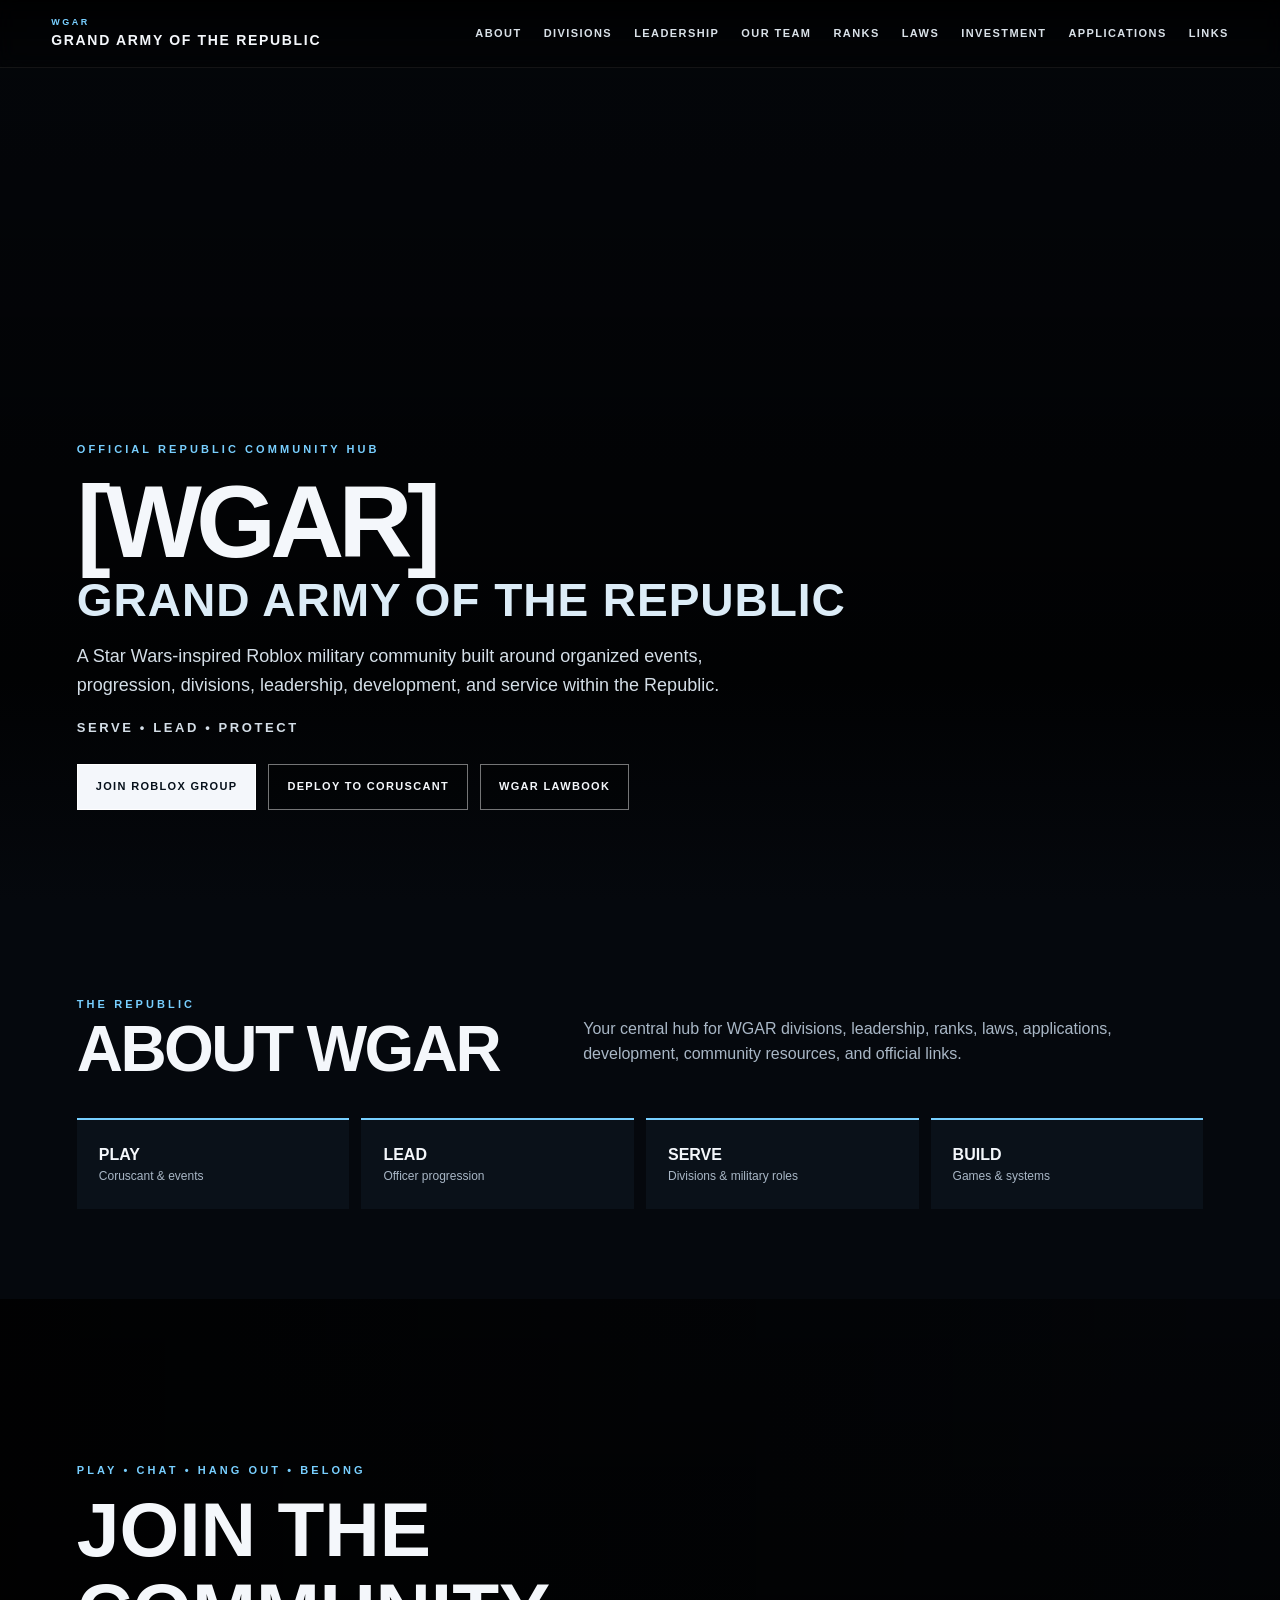
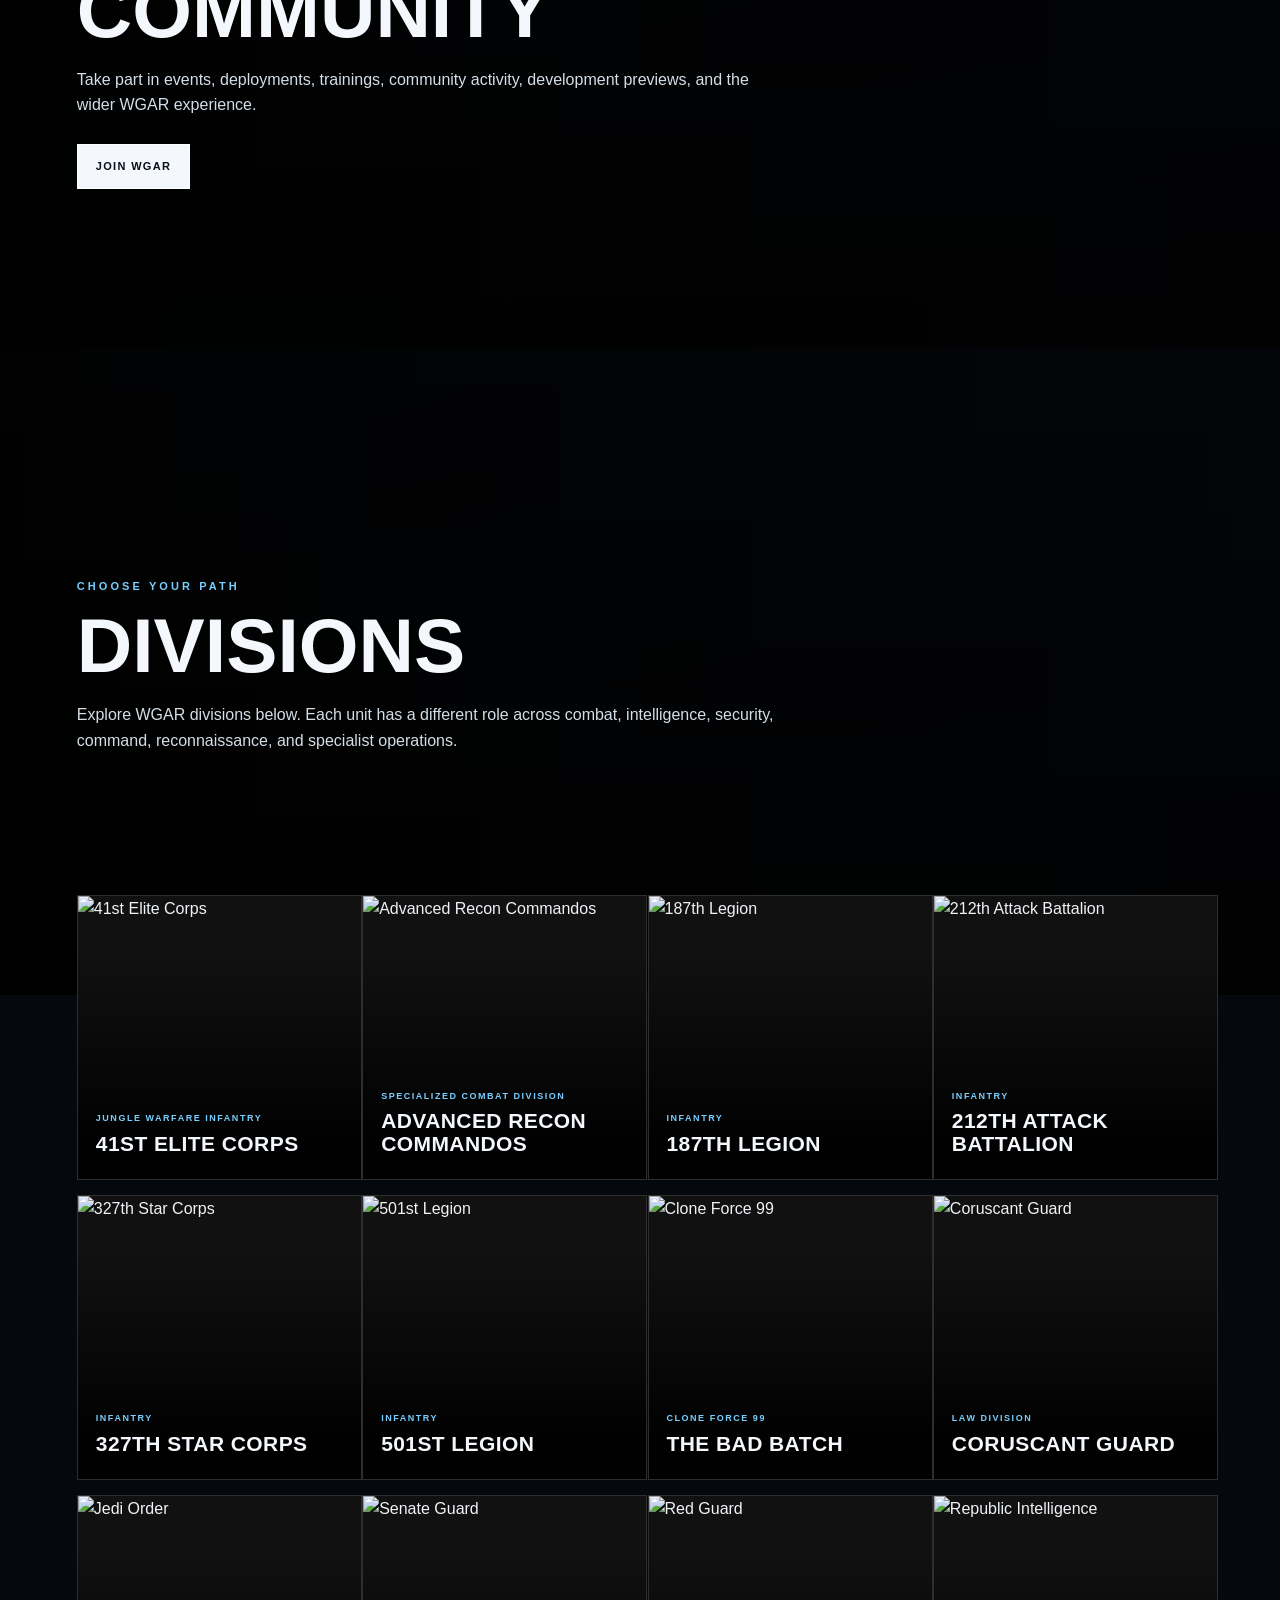
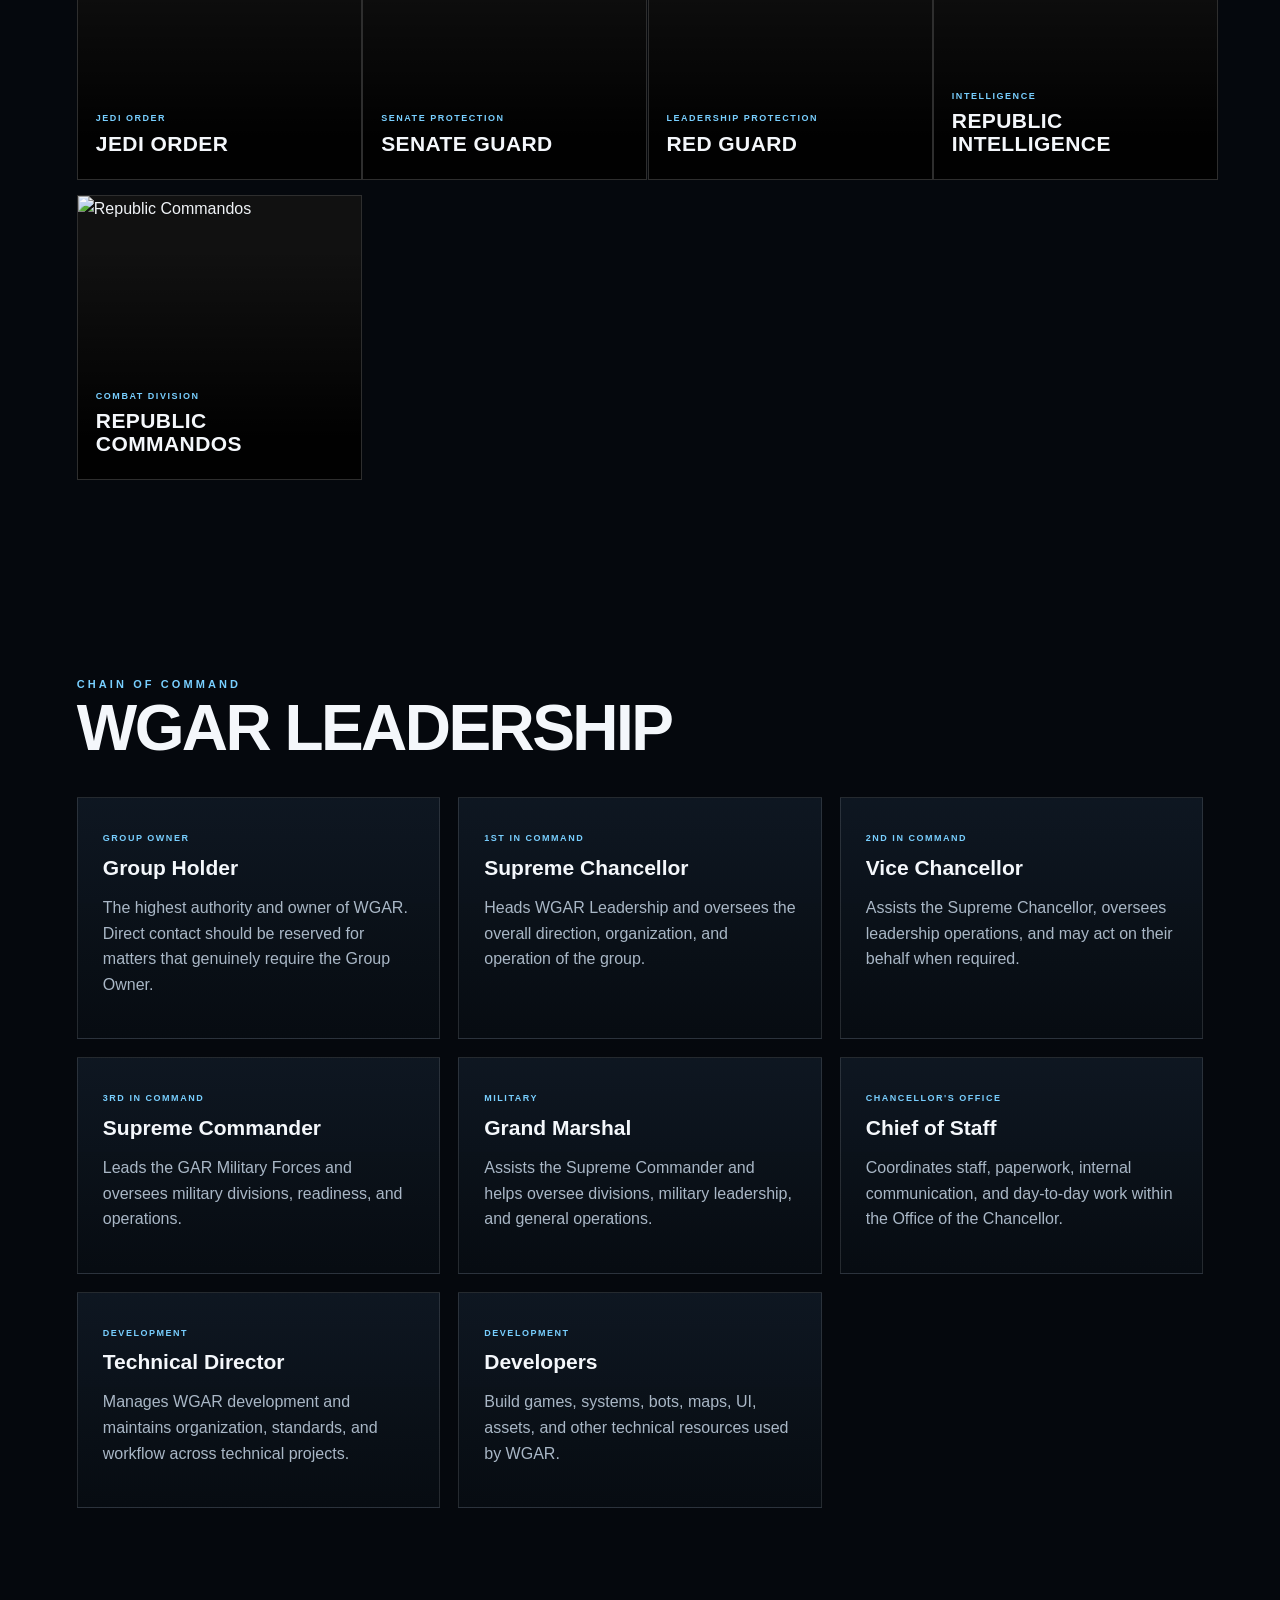
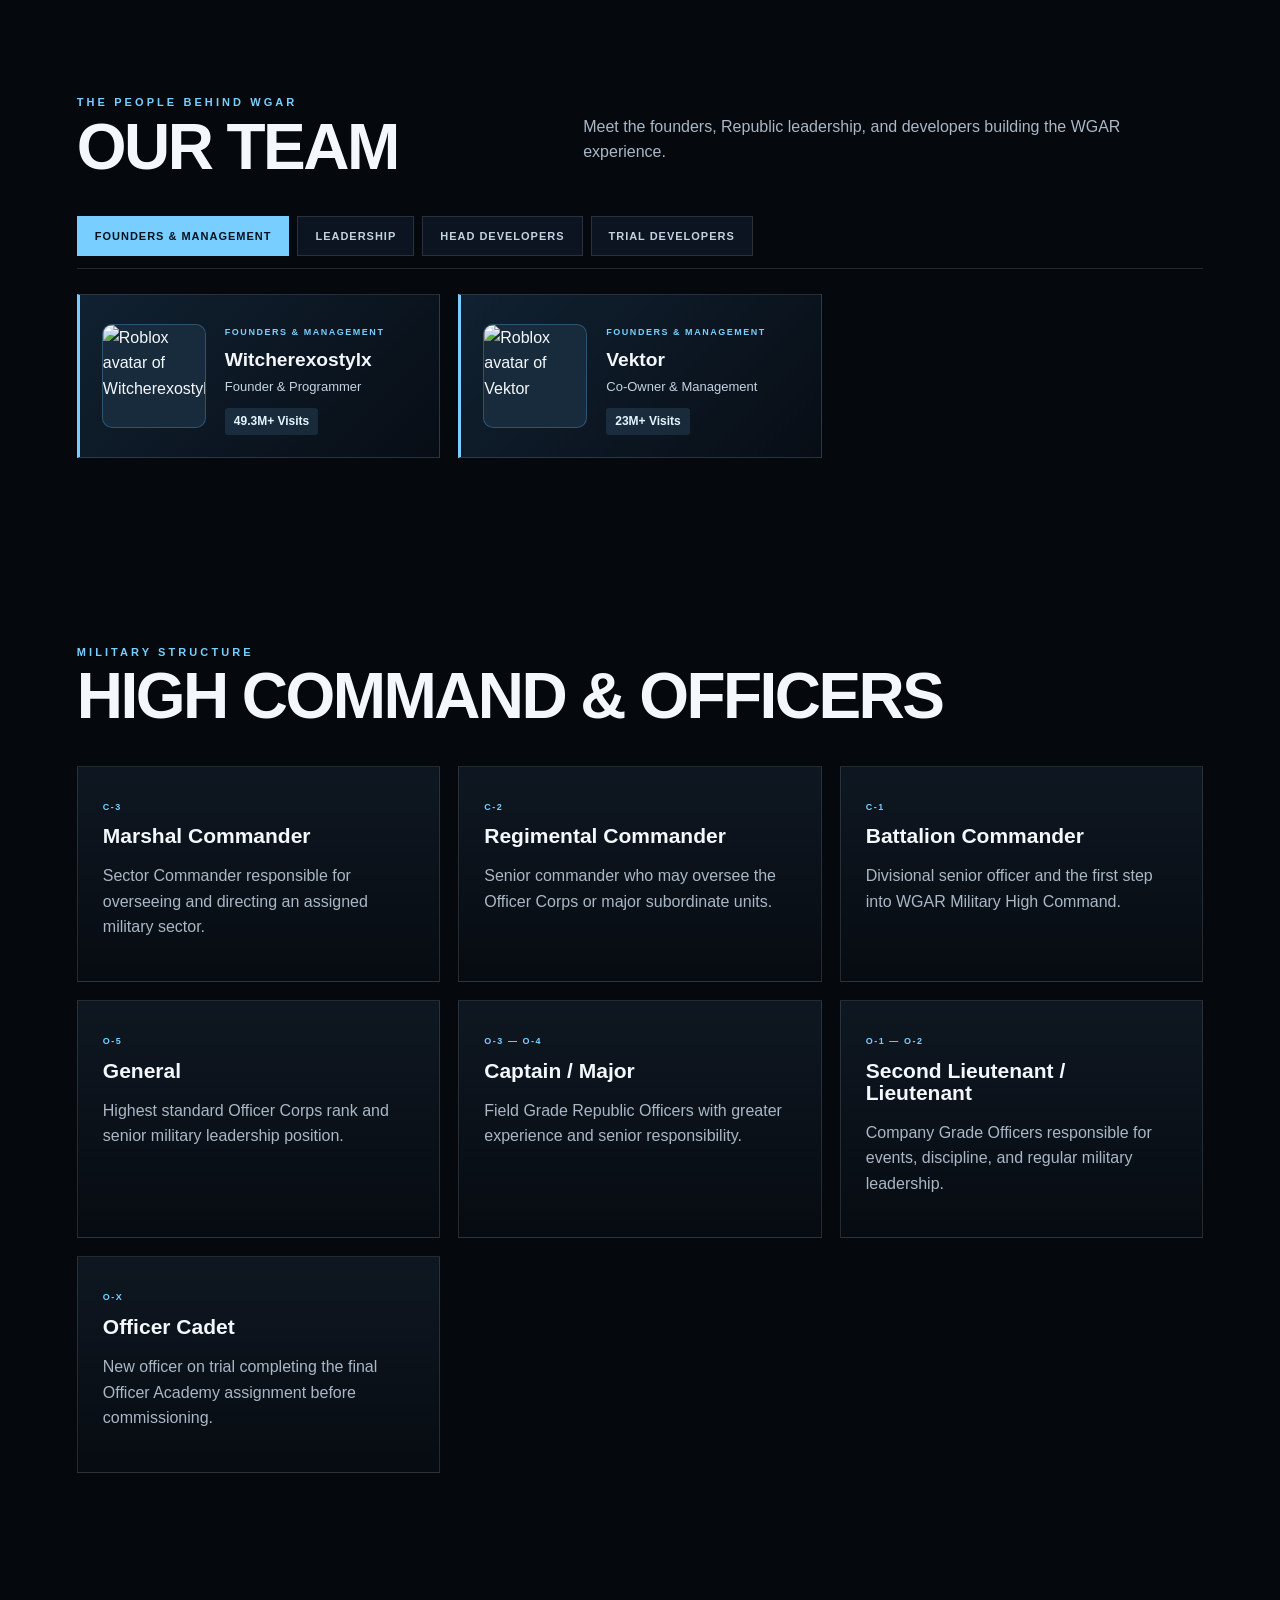
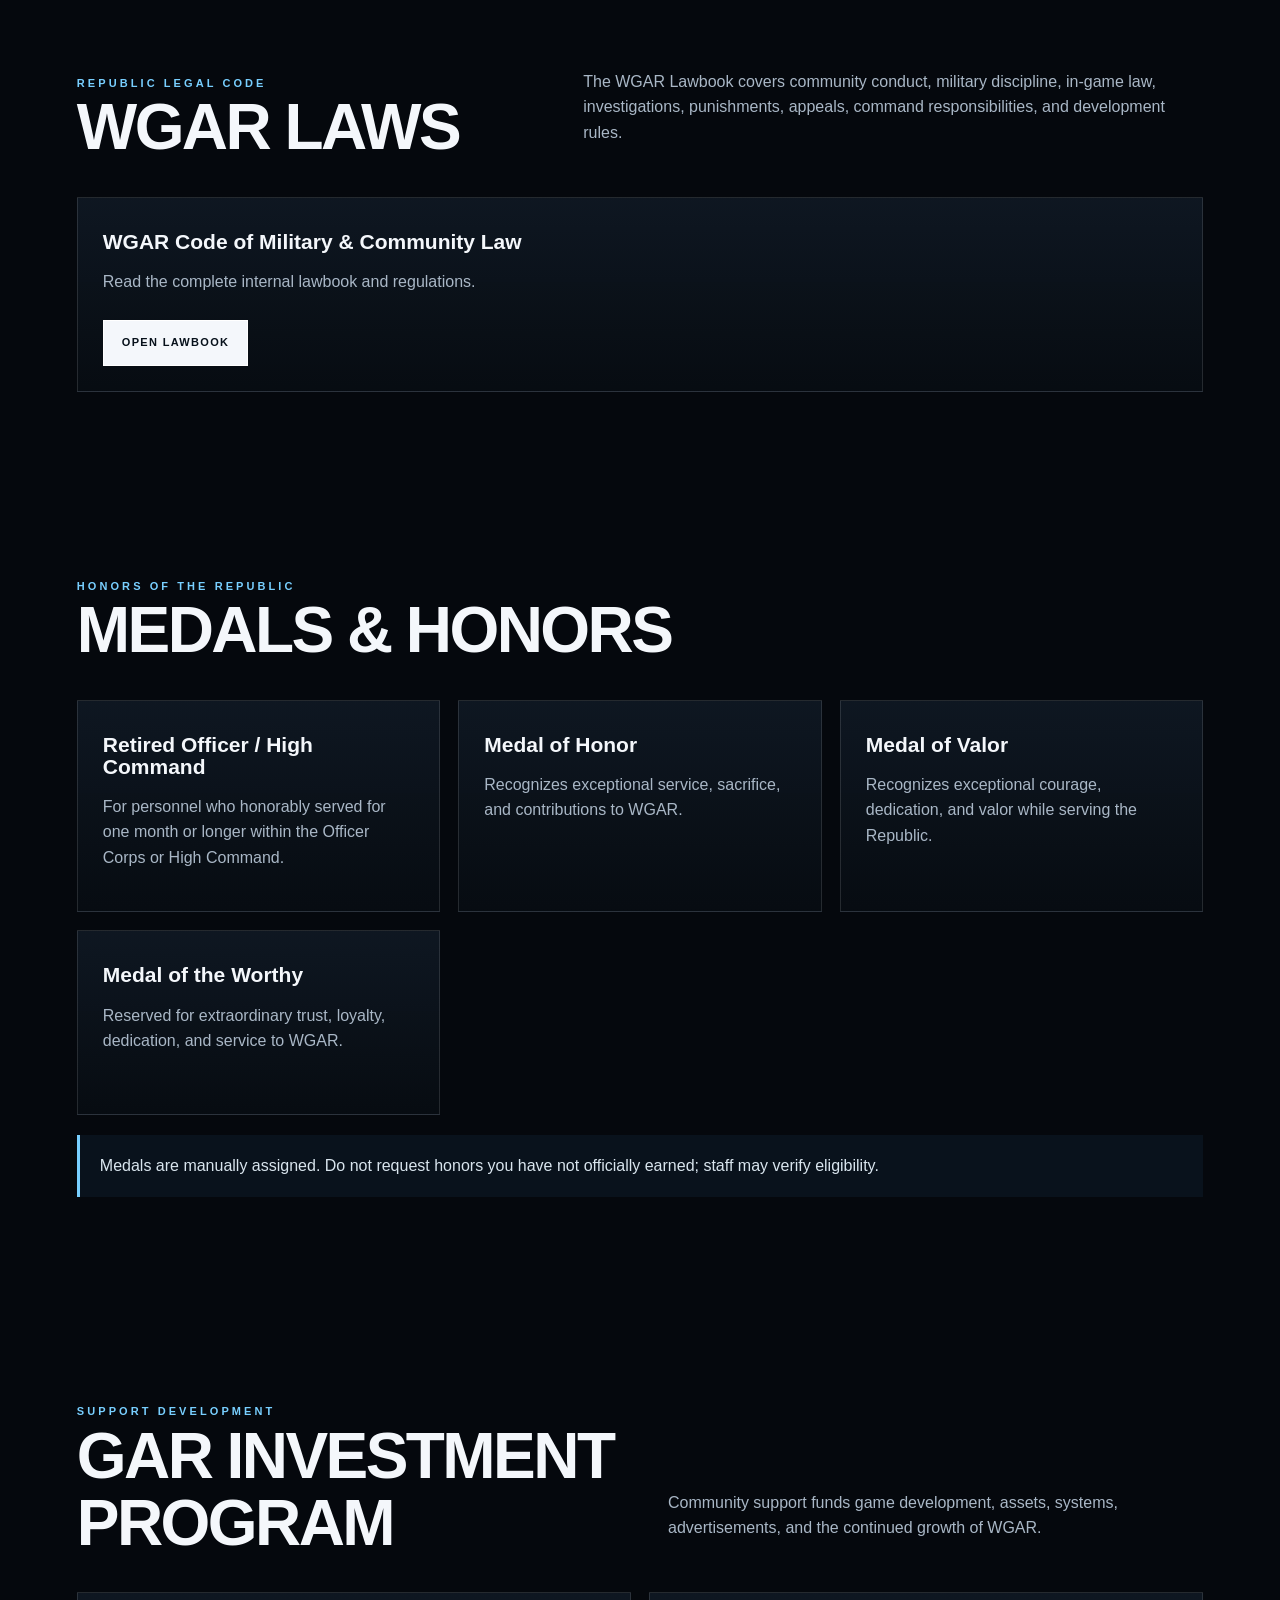
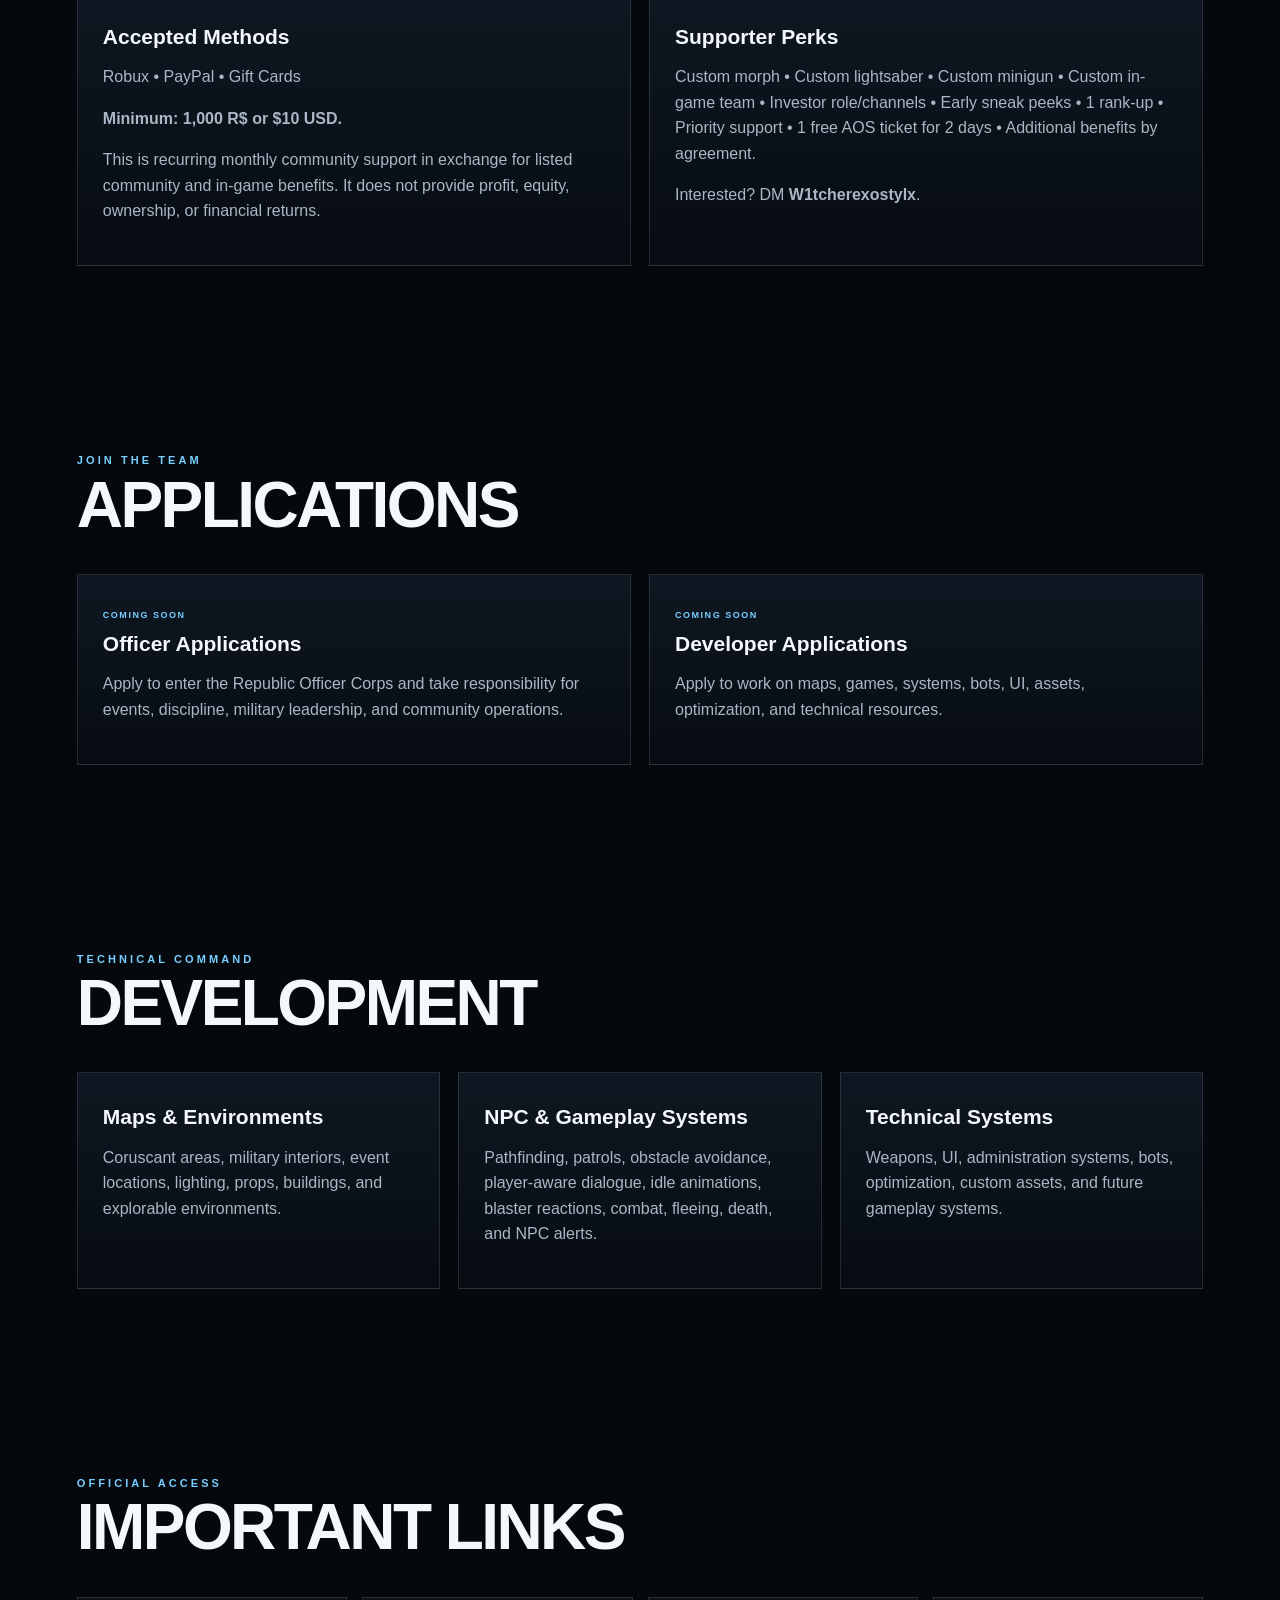
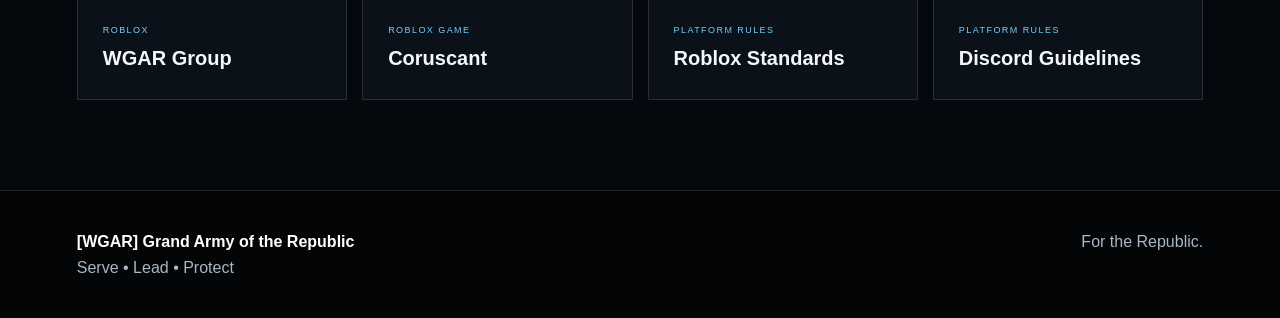
==== commit 5ccca352: "Add files via upload" ====
--- a/index.html
+++ b/index.html
@@ -4,7 +4,7 @@
 <link rel="stylesheet" href="styles.css"></head><body>
 <header class="site-nav"><a class="brand" href="#home"><small>WGAR</small>Grand Army of the Republic</a>
 <button class="menu" onclick="document.querySelector('.nav-links').classList.toggle('open')">MENU</button>
-<nav class="nav-links"><a href="#about">About</a><a href="#divisions">Divisions</a><a href="#leadership">Leadership</a><a href="#ranks">Ranks</a><a href="laws.html">Laws</a><a href="#investment">Investment</a><a href="#applications">Applications</a><a href="#links">Links</a></nav></header>
+<nav class="nav-links"><a href="#about">About</a><a href="#divisions">Divisions</a><a href="#leadership">Leadership</a><a href="#staff">Our Team</a><a href="#ranks">Ranks</a><a href="laws.html">Laws</a><a href="#investment">Investment</a><a href="#applications">Applications</a><a href="#links">Links</a></nav></header>
 
 <section id="home" class="hero"><div class="hero-copy"><span class="eyebrow">Official Republic Community Hub</span>
 <h1>[WGAR]<span>Grand Army of the Republic</span></h1>
@@ -26,31 +26,31 @@
 <section id="divisions" class="image-section divisions-bg"><div class="image-copy"><span class="eyebrow">Choose Your Path</span><h2>Divisions</h2>
 <p>Explore WGAR divisions below. Each unit has a different role across combat, intelligence, security, command, reconnaissance, and specialist operations.</p></div></section>
 <section class="divisions-wrap"><div class="division-grid">
-  <article class="division-card"><img src="41st.png" alt="41st Elite Corps"><div class="division-overlay"><span class="tag">Jungle Warfare Infantry</span><h3>41st Elite Corps</h3><p>A front-line infantry formation specializing in jungle warfare, hostile terrain, patrols, reconnaissance, and coordinated ground combat. The 41st is built to operate effectively in dense environments where mobility and field awareness are essential.</p></div></article>
+  <article class="division-card"><img src="assets/divisions/41st.png" alt="41st Elite Corps"><div class="division-overlay"><span class="tag">Jungle Warfare Infantry</span><h3>41st Elite Corps</h3><p>A front-line infantry formation specializing in jungle warfare, hostile terrain, patrols, reconnaissance, and coordinated ground combat. The 41st is built to operate effectively in dense environments where mobility and field awareness are essential.</p></div></article>
 
-  <article class="division-card"><img src="arc.png" alt="Advanced Recon Commandos"><div class="division-overlay"><span class="tag">Specialized Combat Division</span><h3>Advanced Recon Commandos</h3><p>WGAR's elite clone combat specialists. ARC troopers are selected for advanced skill, discipline, independence, and battlefield effectiveness, taking on high-risk missions, precision assaults, reconnaissance, and specialist operations.</p></div></article>
+  <article class="division-card"><img src="assets/divisions/arc.png" alt="Advanced Recon Commandos"><div class="division-overlay"><span class="tag">Specialized Combat Division</span><h3>Advanced Recon Commandos</h3><p>WGAR's elite clone combat specialists. ARC troopers are selected for advanced skill, discipline, independence, and battlefield effectiveness, taking on high-risk missions, precision assaults, reconnaissance, and specialist operations.</p></div></article>
 
-  <article class="division-card"><img src="187th.png" alt="187th Legion"><div class="division-overlay"><span class="tag">Infantry</span><h3>187th Legion</h3><p>A Republic infantry legion focused on organized ground combat, patrols, defensive operations, and large-scale deployments. Its troops support the wider army wherever dependable front-line infantry is required.</p></div></article>
+  <article class="division-card"><img src="assets/divisions/187th.png" alt="187th Legion"><div class="division-overlay"><span class="tag">Infantry</span><h3>187th Legion</h3><p>A Republic infantry legion focused on organized ground combat, patrols, defensive operations, and large-scale deployments. Its troops support the wider army wherever dependable front-line infantry is required.</p></div></article>
 
-  <article class="division-card"><img src="212th.png" alt="212th Attack Battalion"><div class="division-overlay"><span class="tag">Infantry</span><h3>212th Attack Battalion</h3><p>A combat-focused infantry unit used for assaults, defensive actions, patrols, and Republic deployments. The 212th operates as a disciplined ground force during both routine and high-intensity operations.</p></div></article>
+  <article class="division-card"><img src="assets/divisions/212th.png" alt="212th Attack Battalion"><div class="division-overlay"><span class="tag">Infantry</span><h3>212th Attack Battalion</h3><p>A combat-focused infantry unit used for assaults, defensive actions, patrols, and Republic deployments. The 212th operates as a disciplined ground force during both routine and high-intensity operations.</p></div></article>
 
-  <article class="division-card"><img src="327th.png" alt="327th Star Corps"><div class="division-overlay"><span class="tag">Infantry</span><h3>327th Star Corps</h3><p>A versatile infantry formation supporting Republic ground operations across a range of environments. The 327th provides reliable combat manpower for patrols, deployments, defensive positions, and coordinated attacks.</p></div></article>
+  <article class="division-card"><img src="assets/divisions/327th.png" alt="327th Star Corps"><div class="division-overlay"><span class="tag">Infantry</span><h3>327th Star Corps</h3><p>A versatile infantry formation supporting Republic ground operations across a range of environments. The 327th provides reliable combat manpower for patrols, deployments, defensive positions, and coordinated attacks.</p></div></article>
 
-  <article class="division-card"><img src="501st.png" alt="501st Legion"><div class="division-overlay"><span class="tag">Infantry</span><h3>501st Legion</h3><p>A front-line infantry legion specializing in direct combat, organized assaults, patrols, and major military operations. The 501st serves as a disciplined and dependable fighting force within WGAR.</p></div></article>
+  <article class="division-card"><img src="assets/divisions/501st.png" alt="501st Legion"><div class="division-overlay"><span class="tag">Infantry</span><h3>501st Legion</h3><p>A front-line infantry legion specializing in direct combat, organized assaults, patrols, and major military operations. The 501st serves as a disciplined and dependable fighting force within WGAR.</p></div></article>
 
-  <article class="division-card"><img src="bad-batch.png" alt="Clone Force 99"><div class="division-overlay"><span class="tag">Clone Force 99</span><h3>The Bad Batch</h3><p>A small specialist unit made up of highly capable clone operatives. Clone Force 99 is intended for unconventional missions, difficult objectives, specialist combat, and situations requiring a more independent approach.</p></div></article>
+  <article class="division-card"><img src="assets/divisions/bad-batch.png" alt="Clone Force 99"><div class="division-overlay"><span class="tag">Clone Force 99</span><h3>The Bad Batch</h3><p>A small specialist unit made up of highly capable clone operatives. Clone Force 99 is intended for unconventional missions, difficult objectives, specialist combat, and situations requiring a more independent approach.</p></div></article>
 
-  <article class="division-card"><img src="coruscant-guard.png" alt="Coruscant Guard"><div class="division-overlay"><span class="tag">Law Division</span><h3>Coruscant Guard</h3><p>WGAR's law-enforcement and security division. The Coruscant Guard helps maintain order, enforce regulations, secure important areas, assist with investigations, and protect Republic personnel during official activities.</p></div></article>
+  <article class="division-card"><img src="assets/divisions/coruscant-guard.png" alt="Coruscant Guard"><div class="division-overlay"><span class="tag">Law Division</span><h3>Coruscant Guard</h3><p>WGAR's law-enforcement and security division. The Coruscant Guard helps maintain order, enforce regulations, secure important areas, assist with investigations, and protect Republic personnel during official activities.</p></div></article>
 
-  <article class="division-card"><img src="jedi.png" alt="Jedi Order"><div class="division-overlay"><span class="tag">Jedi Order</span><h3>Jedi Order</h3><p>Jedi personnel serve the Republic through leadership, diplomacy, battlefield support, and specialist combat. Within operations they may assist Republic forces while carrying out duties associated with the Jedi Order.</p></div></article>
+  <article class="division-card"><img src="assets/divisions/jedi.png" alt="Jedi Order"><div class="division-overlay"><span class="tag">Jedi Order</span><h3>Jedi Order</h3><p>Jedi personnel serve the Republic through leadership, diplomacy, battlefield support, and specialist combat. Within operations they may assist Republic forces while carrying out duties associated with the Jedi Order.</p></div></article>
 
-  <article class="division-card"><img src="senate-guard.png" alt="Senate Guard"><div class="division-overlay"><span class="tag">Senate Protection</span><h3>Senate Guard</h3><p>A dedicated protective unit responsible for the safety of senators and important Senate locations. Senate Guards provide security, ceremonial protection, escorts, and controlled access during government activities.</p></div></article>
+  <article class="division-card"><img src="assets/divisions/senate-guard.png" alt="Senate Guard"><div class="division-overlay"><span class="tag">Senate Protection</span><h3>Senate Guard</h3><p>A dedicated protective unit responsible for the safety of senators and important Senate locations. Senate Guards provide security, ceremonial protection, escorts, and controlled access during government activities.</p></div></article>
 
-  <article class="division-card"><img src="red-guard.png" alt="Red Guard"><div class="division-overlay"><span class="tag">Leadership Protection</span><h3>Red Guard</h3><p>An elite guarding division assigned to protect WGAR High Command and senior leadership. Red Guards focus on close protection, secure escorts, restricted-area security, and maintaining a protective presence around leadership.</p></div></article>
+  <article class="division-card"><img src="assets/divisions/red-guard.png" alt="Red Guard"><div class="division-overlay"><span class="tag">Leadership Protection</span><h3>Red Guard</h3><p>An elite guarding division assigned to protect WGAR High Command and senior leadership. Red Guards focus on close protection, secure escorts, restricted-area security, and maintaining a protective presence around leadership.</p></div></article>
 
-  <article class="division-card"><img src="republic-intelligence.png" alt="Republic Intelligence"><div class="division-overlay"><span class="tag">Intelligence</span><h3>Republic Intelligence</h3><p>WGAR's intelligence division, responsible for gathering and assessing information that supports Republic operations. Its duties can include reconnaissance, investigations, intelligence support, security information, and operational awareness.</p></div></article>
+  <article class="division-card"><img src="assets/divisions/republic-intelligence.png" alt="Republic Intelligence"><div class="division-overlay"><span class="tag">Intelligence</span><h3>Republic Intelligence</h3><p>WGAR's intelligence division, responsible for gathering and assessing information that supports Republic operations. Its duties can include reconnaissance, investigations, intelligence support, security information, and operational awareness.</p></div></article>
 
-  <article class="division-card"><img src="republic-commandos.png" alt="Republic Commandos"><div class="division-overlay"><span class="tag">Combat Division</span><h3>Republic Commandos</h3><p>A specialized combat division trained for dangerous objectives and small-team operations. Republic Commandos focus on high-risk combat, tactical missions, precision strikes, and objectives requiring advanced coordination.</p></div></article>
+  <article class="division-card"><img src="assets/divisions/republic-commandos.png" alt="Republic Commandos"><div class="division-overlay"><span class="tag">Combat Division</span><h3>Republic Commandos</h3><p>A specialized combat division trained for dangerous objectives and small-team operations. Republic Commandos focus on high-risk combat, tactical missions, precision strikes, and objectives requiring advanced coordination.</p></div></article>
 </div></section>
 
 <section id="leadership" class="section"><div class="section-head"><div><span class="eyebrow">Chain of Command</span><h2>WGAR Leadership</h2></div></div>
@@ -65,6 +65,31 @@
 <div class="card"><span class="tag">Development</span><h3>Developers</h3><p>Build games, systems, bots, maps, UI, assets, and other technical resources used by WGAR.</p></div>
 </div></section>
 
+<section id="staff" class="section staff-section"><div class="section-head"><div><span class="eyebrow">The people behind WGAR</span><h2>Our Team</h2></div><p>Meet the founders, Republic leadership, and developers building the WGAR experience.</p></div><div class="staff-tabs" role="tablist" aria-label="Team categories">
+<button class="staff-tab active" type="button" role="tab" id="staff-tab-0" aria-controls="staff-panel-0" aria-selected="true" tabindex="0" data-panel="0">Founders &amp; Management</button>
+<button class="staff-tab" type="button" role="tab" id="staff-tab-1" aria-controls="staff-panel-1" aria-selected="false" tabindex="-1" data-panel="1">Leadership</button>
+<button class="staff-tab" type="button" role="tab" id="staff-tab-2" aria-controls="staff-panel-2" aria-selected="false" tabindex="-1" data-panel="2">Head Developers</button>
+<button class="staff-tab" type="button" role="tab" id="staff-tab-3" aria-controls="staff-panel-3" aria-selected="false" tabindex="-1" data-panel="3">Trial Developers</button>
+</div>
+<div class="staff-panel" id="staff-panel-0" role="tabpanel" aria-labelledby="staff-tab-0" ><div class="staff-grid">
+<article class="staff-card"><div class="staff-avatar-wrap"><img class="staff-avatar" src="https://tr.rbxcdn.com/30DAY-AvatarHeadshot-C133BB0B83942B17775C0167119349C5-Png-Background/150/150/AvatarHeadshot/Webp/noFilter" alt="Roblox avatar of Witcherexostylx" loading="lazy" referrerpolicy="no-referrer"></div><div class="staff-info"><span class="tag">Founders &amp; Management</span><h3>Witcherexostylx</h3><p class="staff-role">Founder &amp; Programmer</p><span class="staff-visits">49.3M+ Visits</span></div></article>
+<article class="staff-card"><div class="staff-avatar-wrap"><img class="staff-avatar" src="https://tr.rbxcdn.com/30DAY-AvatarHeadshot-7CB39D4E6FC463D793296714C8CDA1DE-Png/48/48/AvatarHeadshot/Webp/noFilter" alt="Roblox avatar of Vektor" loading="lazy" referrerpolicy="no-referrer"></div><div class="staff-info"><span class="tag">Founders &amp; Management</span><h3>Vektor</h3><p class="staff-role">Co-Owner &amp; Management</p><span class="staff-visits">23M+ Visits</span></div></article>
+</div></div>
+<div class="staff-panel" id="staff-panel-1" role="tabpanel" aria-labelledby="staff-tab-1" hidden><div class="staff-grid">
+<article class="staff-card"><div class="staff-avatar-wrap"><img class="staff-avatar" src="https://tr.rbxcdn.com/30DAY-AvatarHeadshot-E972FB6B593668CB3707703135421E2D-Png/48/48/AvatarHeadshot/Webp/noFilter" alt="Roblox avatar of YeIIowFragment" loading="lazy" referrerpolicy="no-referrer"></div><div class="staff-info"><span class="tag">Leadership</span><h3>YeIIowFragment</h3><p class="staff-role">Programmer &amp; Vice-Chancellor</p><span class="staff-visits">700K+ Visits</span></div></article>
+<article class="staff-card"><div class="staff-avatar-wrap"><img class="staff-avatar" src="https://tr.rbxcdn.com/30DAY-AvatarHeadshot-5DAD7F8676F18CAA7BFD5CA5004CE236-Png/48/48/AvatarHeadshot/Webp/noFilter" alt="Roblox avatar of Slaimperator" loading="lazy" referrerpolicy="no-referrer"></div><div class="staff-info"><span class="tag">Leadership</span><h3>Slaimperator</h3><p class="staff-role">Builder &amp; Supreme Commander</p><span class="staff-visits">200K+ Visits</span></div></article>
+<article class="staff-card"><div class="staff-avatar-wrap"><img class="staff-avatar" src="https://tr.rbxcdn.com/30DAY-AvatarHeadshot-5817960DB7E99A0D8B58A513AFA6B53C-Png/48/48/AvatarHeadshot/Webp/noFilter" alt="Roblox avatar of HeaveIsonlyWishfull" loading="lazy" referrerpolicy="no-referrer"></div><div class="staff-info"><span class="tag">Leadership</span><h3>HeaveIsonlyWishfull</h3><p class="staff-role">Grand Marshal</p><span class="staff-visits">220K+ Visits</span></div></article>
+</div></div>
+<div class="staff-panel" id="staff-panel-2" role="tabpanel" aria-labelledby="staff-tab-2" hidden><div class="staff-grid">
+<article class="staff-card"><div class="staff-avatar-wrap"><img class="staff-avatar" src="https://tr.rbxcdn.com/30DAY-AvatarHeadshot-7F54818224E8DBE9B48E6E02DE6A9B09-Png-Background/48/48/AvatarHeadshot/Webp/noFilter" alt="Roblox avatar of Vexlaww" loading="lazy" referrerpolicy="no-referrer"></div><div class="staff-info"><span class="tag">Head Developers</span><h3>Vexlaww</h3><p class="staff-role">Head Developer &amp; Terrain Developer</p><span class="staff-visits">800K+ Visits</span></div></article>
+<article class="staff-card"><div class="staff-avatar-wrap"><img class="staff-avatar" src="https://tr.rbxcdn.com/30DAY-AvatarHeadshot-AD1A4371EABB7CEB4FA637EFF47B49B3-Png/48/48/AvatarHeadshot/Webp/noFilter" alt="Roblox avatar of Valor_eus" loading="lazy" referrerpolicy="no-referrer"></div><div class="staff-info"><span class="tag">Head Developers</span><h3>Valor_eus</h3><p class="staff-role">Head Developer &amp; Programmer</p><span class="staff-visits">820K+ Visits</span></div></article>
+</div></div>
+<div class="staff-panel" id="staff-panel-3" role="tabpanel" aria-labelledby="staff-tab-3" hidden><div class="staff-grid">
+<article class="staff-card"><div class="staff-avatar-wrap"><img class="staff-avatar" src="https://tr.rbxcdn.com/30DAY-AvatarHeadshot-A7674244296043CA47A239CB98CBD3A4-Png/150/150/AvatarHeadshot/Webp/noFilter" alt="Roblox avatar of H1Astro123" loading="lazy" referrerpolicy="no-referrer"></div><div class="staff-info"><span class="tag">Trial Developers</span><h3>H1Astro123</h3><p class="staff-role">UI/GFX Artist &amp; Modeler</p><span class="staff-visits">2K+ Visits</span></div></article>
+<article class="staff-card"><div class="staff-avatar-wrap"><img class="staff-avatar" src="https://tr.rbxcdn.com/30DAY-AvatarHeadshot-D6E26045A0416E5A83031FDE62F52333-Png/48/48/AvatarHeadshot/Webp/noFilter" alt="Roblox avatar of Zyfrox21" loading="lazy" referrerpolicy="no-referrer"></div><div class="staff-info"><span class="tag">Trial Developers</span><h3>Zyfrox21</h3><p class="staff-role">Programmer &amp; Modeler</p><span class="staff-visits">800+ Visits</span></div></article>
+<article class="staff-card"><div class="staff-avatar-wrap"><img class="staff-avatar" src="https://tr.rbxcdn.com/30DAY-AvatarHeadshot-22A958604DE700AADB3A5B0970C31C15-Png/150/150/AvatarHeadshot/Webp/noFilter" alt="Roblox avatar of Paocomglutem" loading="lazy" referrerpolicy="no-referrer"></div><div class="staff-info"><span class="tag">Trial Developers</span><h3>Paocomglutem</h3><p class="staff-role">Trial Terrain Developer</p></div></article>
+</div></div>
+</section>
 <section id="ranks" class="section"><div class="section-head"><div><span class="eyebrow">Military Structure</span><h2>High Command & Officers</h2></div></div>
 <div class="grid">
 <div class="card"><span class="tag">C-3</span><h3>Marshal Commander</h3><p>Sector Commander responsible for overseeing and directing an assigned military sector.</p></div>
--- a/styles.css
+++ b/styles.css
@@ -13,7 +13,7 @@
 .nav-links a:hover{color:white}.menu{display:none;background:transparent;border:1px solid var(--line);color:white;padding:7px 10px;border-radius:5px}
 
 .hero,.image-section{position:relative;background-size:cover;background-position:center;isolation:isolate}
-.hero{min-height:100vh;background-image:url('hero.png');display:flex;align-items:flex-end;padding:120px 6% 90px}
+.hero{min-height:100vh;background-image:url('assets/backgrounds/hero.png');display:flex;align-items:flex-end;padding:120px 6% 90px}
 .hero::before,.image-section::before{content:"";position:absolute;inset:0;z-index:-1;background:linear-gradient(180deg,rgba(0,0,0,.25),rgba(0,0,0,.78) 75%,#05080d)}
 .hero-copy{max-width:820px}.eyebrow{color:var(--blue);font-size:11px;letter-spacing:.28em;font-weight:900;text-transform:uppercase}
 h1,h2,h3{line-height:1.05}.hero h1{font-size:clamp(52px,8vw,108px);text-transform:uppercase;letter-spacing:-.055em;margin:8px 0}
@@ -29,7 +29,7 @@
 .card::after{content:"";position:absolute;left:0;bottom:0;width:0;height:2px;background:var(--blue);transition:.25s}.card:hover::after{width:100%}
 .card h3{margin:8px 0;font-size:21px}.card p{color:var(--muted)}.tag{display:inline-block;font-size:9px;letter-spacing:.17em;color:var(--blue);font-weight:900;text-transform:uppercase}
 .stats{display:grid;grid-template-columns:repeat(4,1fr);gap:12px}.stat{border-top:2px solid var(--blue);background:#0a1119;padding:22px}.stat strong,.stat span{display:block}.stat span{font-size:12px;color:var(--muted)}
-.image-section{min-height:72vh;padding:100px 6%;display:flex;align-items:center}.community{background-image:url('community.png')}.divisions-bg{background-image:url('divisions.png');background-position:center 35%}
+.image-section{min-height:72vh;padding:100px 6%;display:flex;align-items:center}.community{background-image:url('assets/backgrounds/community.png')}.divisions-bg{background-image:url('assets/backgrounds/divisions.png');background-position:center 35%}
 .image-section::before{background:linear-gradient(90deg,rgba(0,0,0,.82),rgba(0,0,0,.28)),linear-gradient(180deg,rgba(0,0,0,.15),rgba(0,0,0,.78))}
 .image-copy{max-width:700px}.image-copy h2{font-size:clamp(42px,6vw,78px);text-transform:uppercase;margin:8px 0}.image-copy p{color:#d4dee7}
 
@@ -61,3 +61,13 @@
 .division-overlay{background:linear-gradient(180deg,rgba(0,0,0,.02) 20%,rgba(0,0,0,.94) 85%);}
 .division-card h3{font-size:21px;letter-spacing:.02em;}
 .division-card p{line-height:1.45;}
+
+/* Staff directory */
+.staff-section{scroll-margin-top:85px}.staff-tabs{display:flex;gap:8px;flex-wrap:wrap;margin:0 0 25px;border-bottom:1px solid var(--line);padding-bottom:12px}
+.staff-tab{cursor:pointer;font:800 11px Inter,Segoe UI,Arial,sans-serif;text-transform:uppercase;letter-spacing:.09em;background:#0b1420;color:#c3d2e0;border:1px solid var(--line);padding:13px 17px;transition:.2s}
+.staff-tab:hover,.staff-tab:focus-visible{color:#fff;border-color:var(--blue)}.staff-tab.active{color:#06121e;background:var(--blue);border-color:var(--blue)}
+.staff-panel[hidden]{display:none}.staff-grid{display:grid;grid-template-columns:repeat(3,minmax(0,1fr));gap:18px}
+.staff-card{display:flex;align-items:center;gap:19px;min-width:0;padding:22px;background:linear-gradient(135deg,#102131,#080d15);border:1px solid var(--line);border-left:3px solid var(--blue);transition:transform .2s,border-color .2s}
+.staff-card:hover{transform:translateY(-3px);border-color:rgba(120,207,255,.6)}.staff-avatar-wrap{width:104px;height:104px;flex:none;background:#172b3d;border:1px solid rgba(120,207,255,.25);border-radius:10px;overflow:hidden;display:grid;place-items:center}
+.staff-avatar{width:100%;height:100%;object-fit:cover}.staff-info{min-width:0}.staff-info h3{font-size:clamp(16px,1.5vw,21px);margin:7px 0;overflow-wrap:anywhere}.staff-role{font-size:13px;color:#c4d4e1;margin:0 0 9px}.staff-visits{display:inline-block;color:#e4f5ff;background:rgba(120,207,255,.12);padding:4px 9px;border-radius:3px;font-size:12px;font-weight:800}
+@media(max-width:1100px){.staff-grid{grid-template-columns:repeat(2,minmax(0,1fr))}}@media(max-width:640px){.staff-grid{grid-template-columns:1fr}.staff-card{padding:16px}.staff-avatar-wrap{width:88px;height:88px}.staff-tab{flex:1 1 45%;padding:12px 8px}}
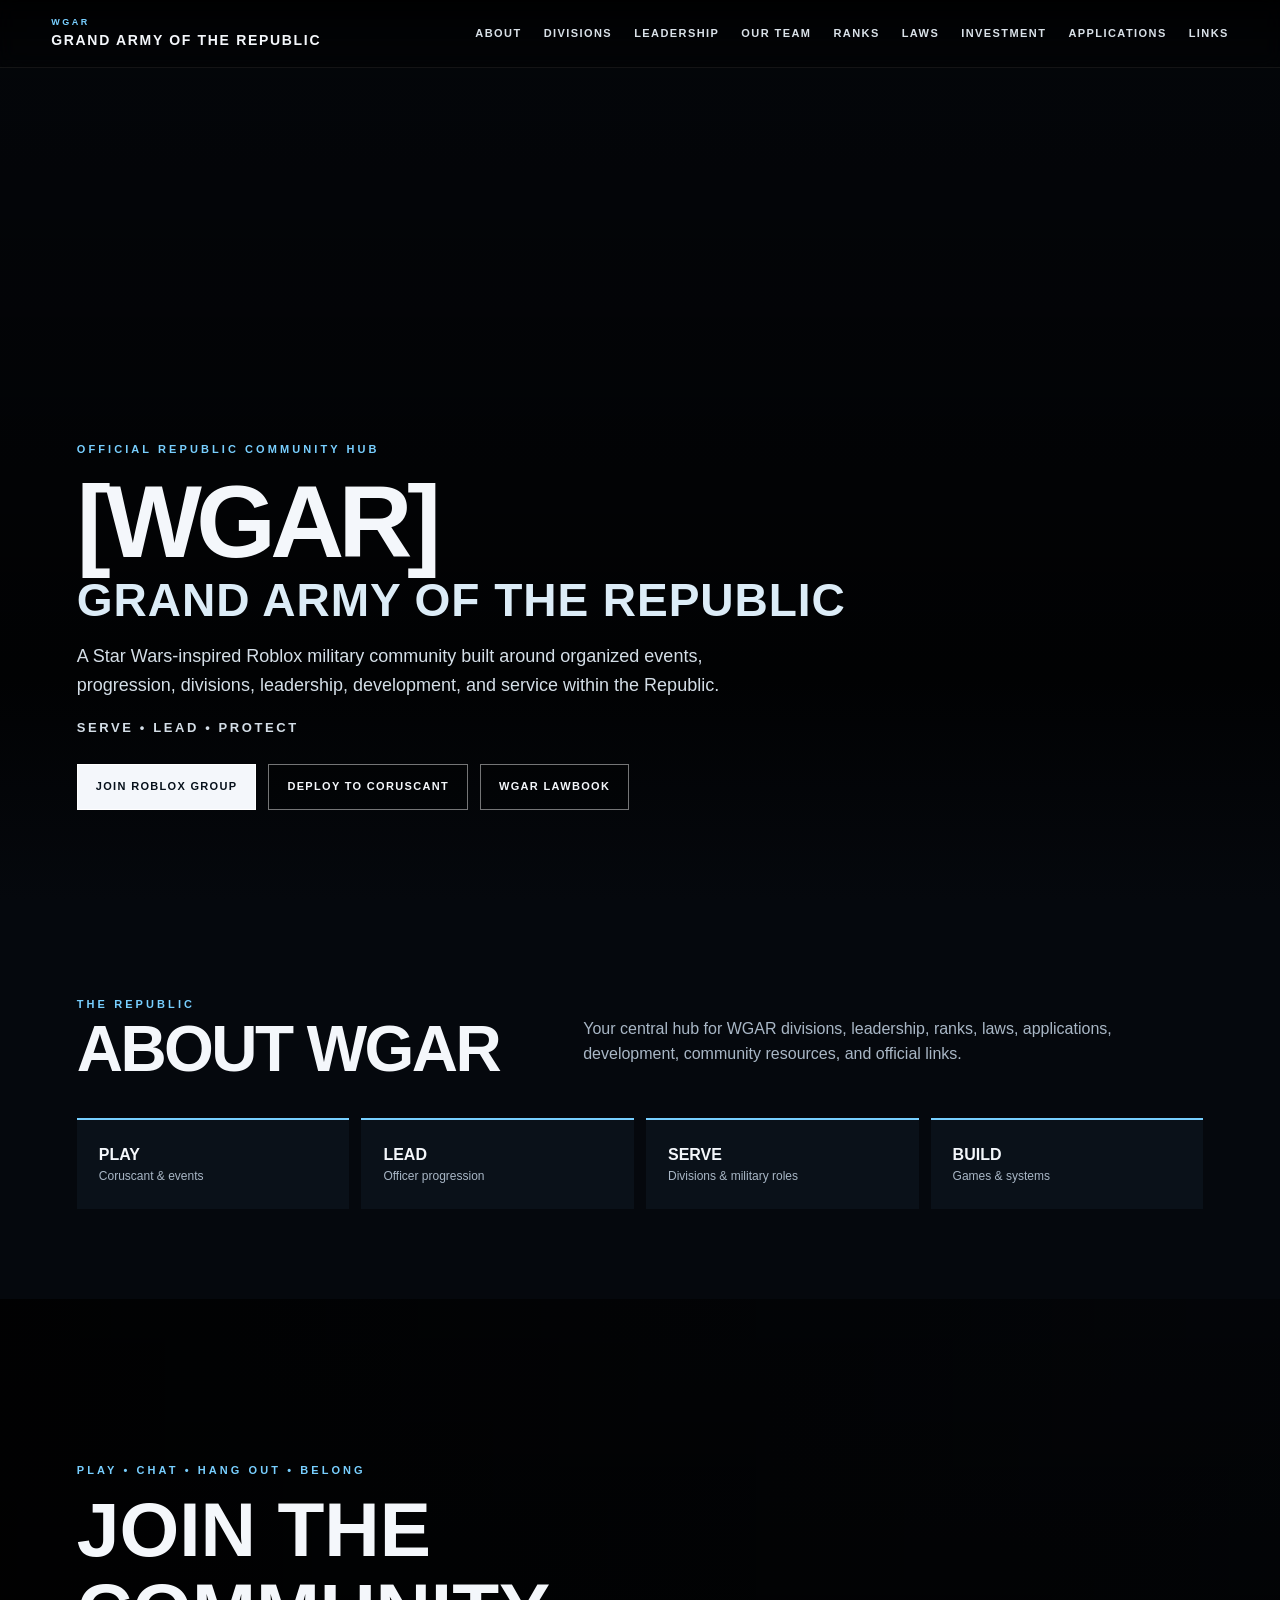
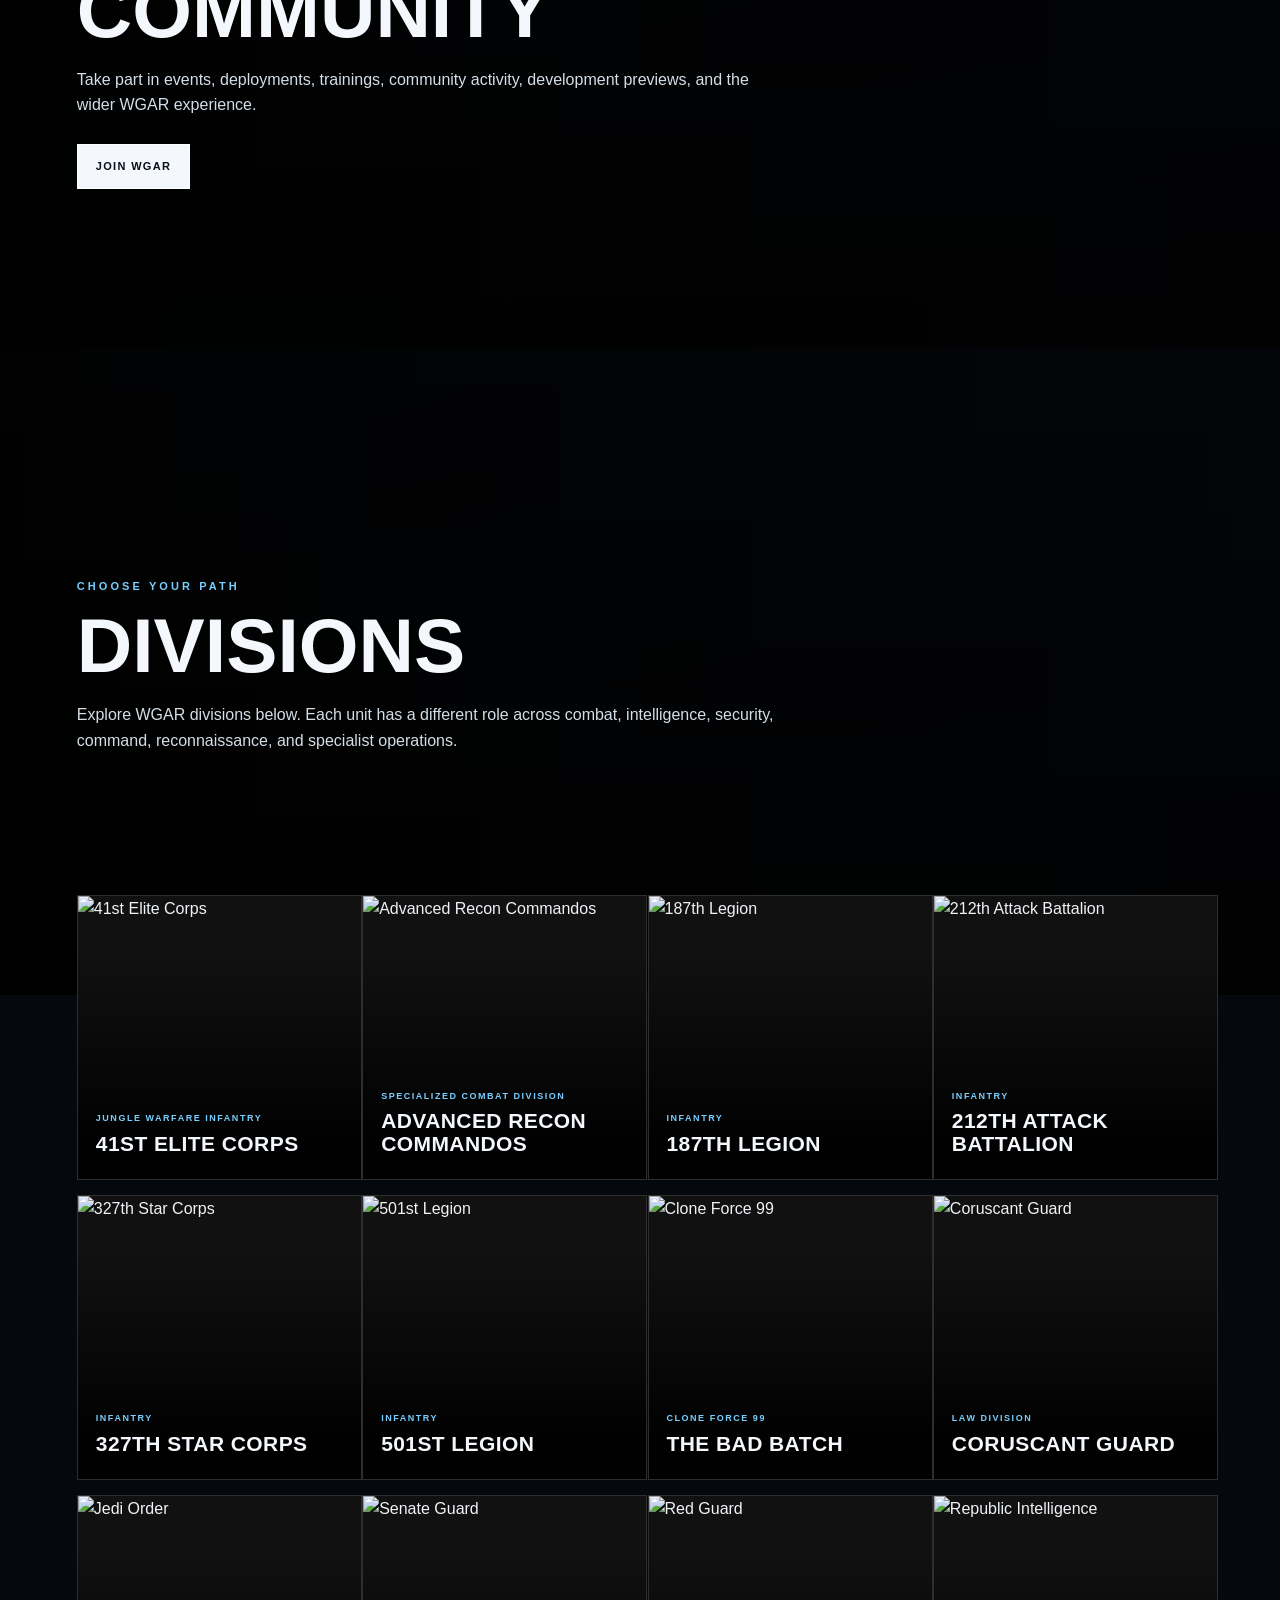
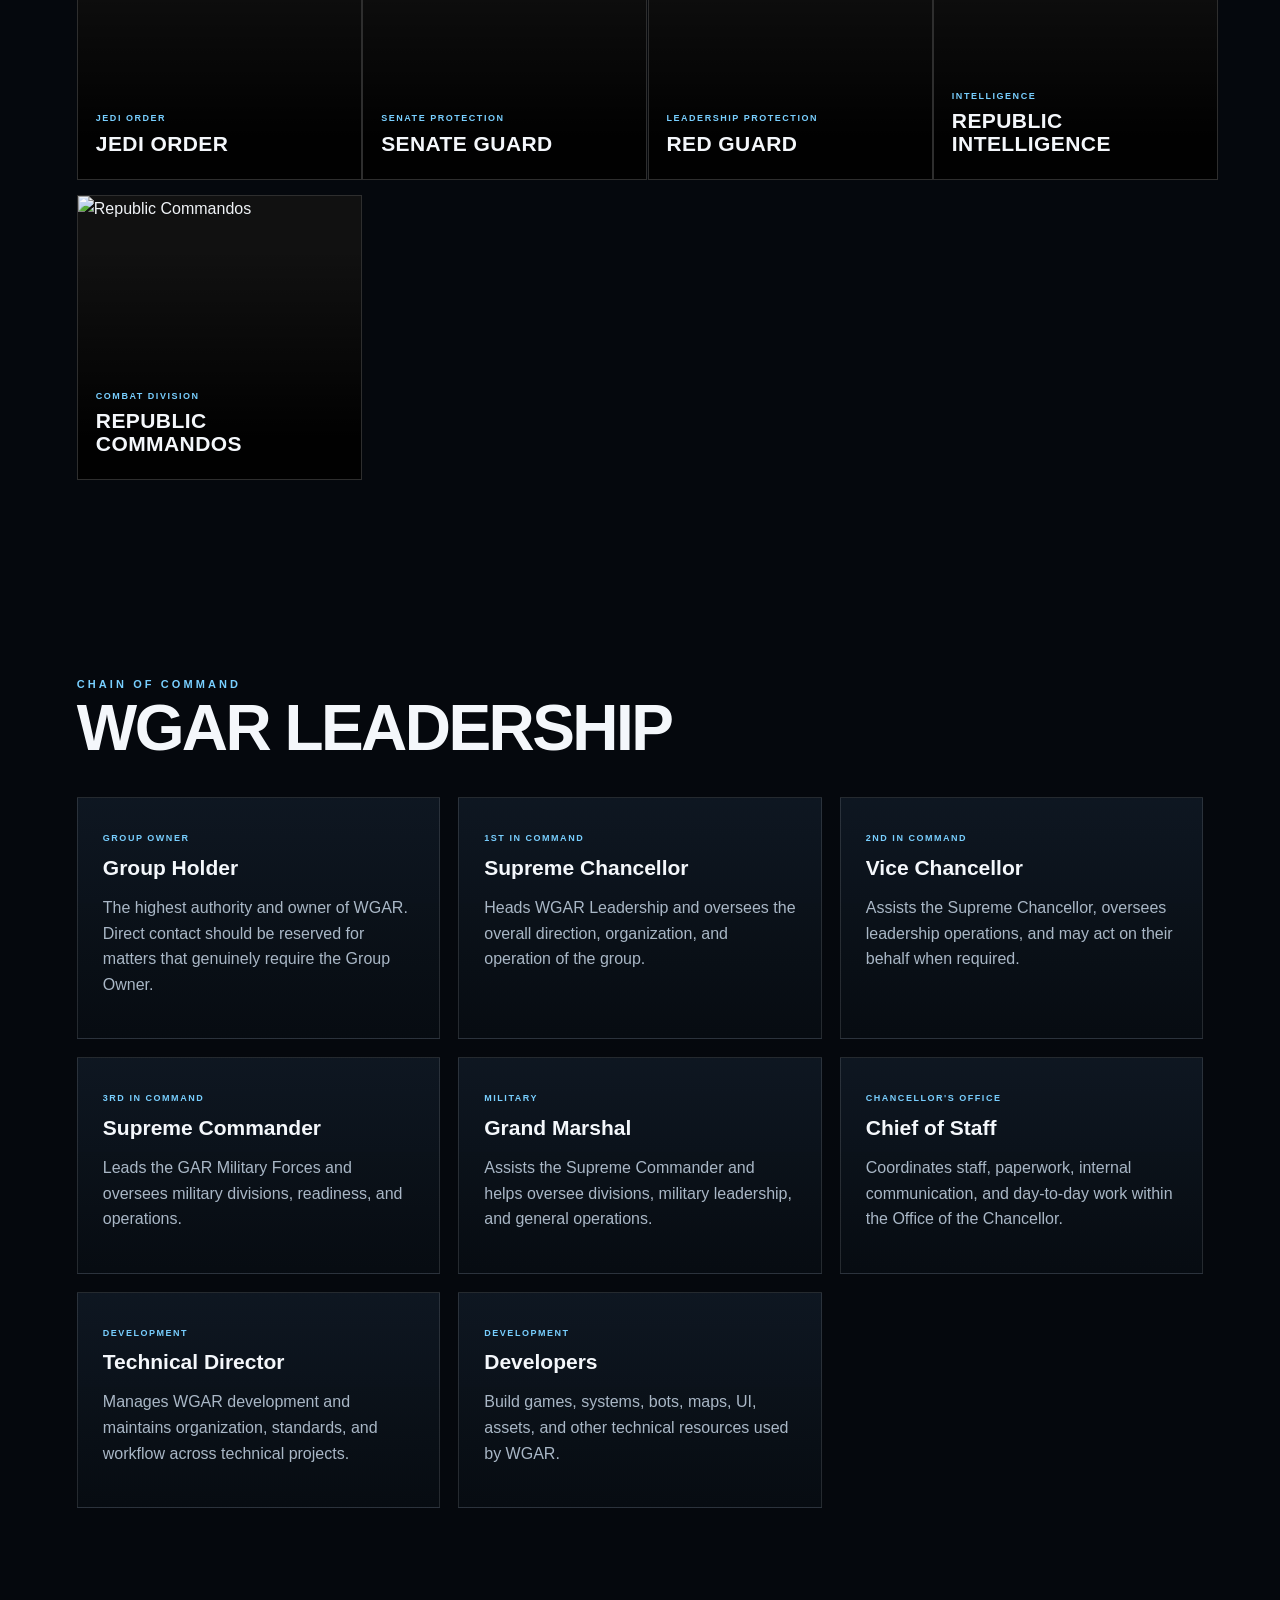
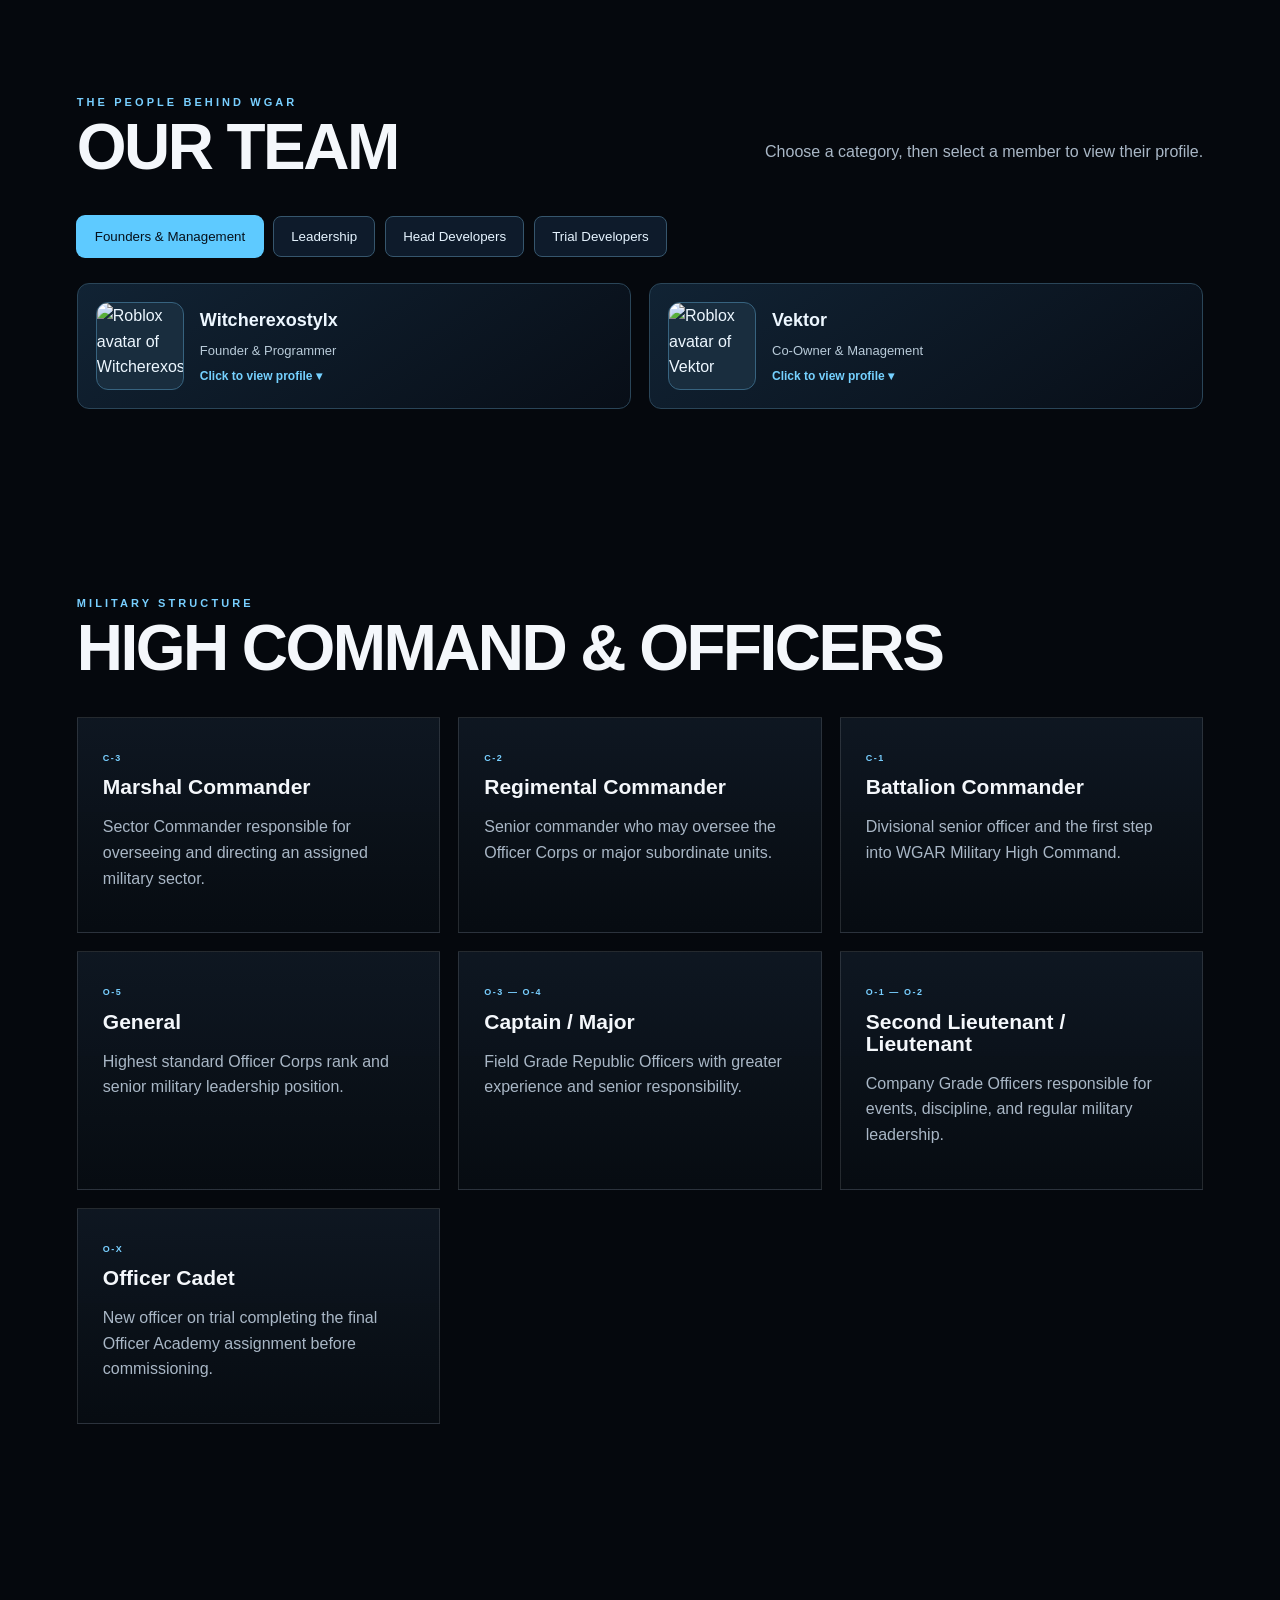
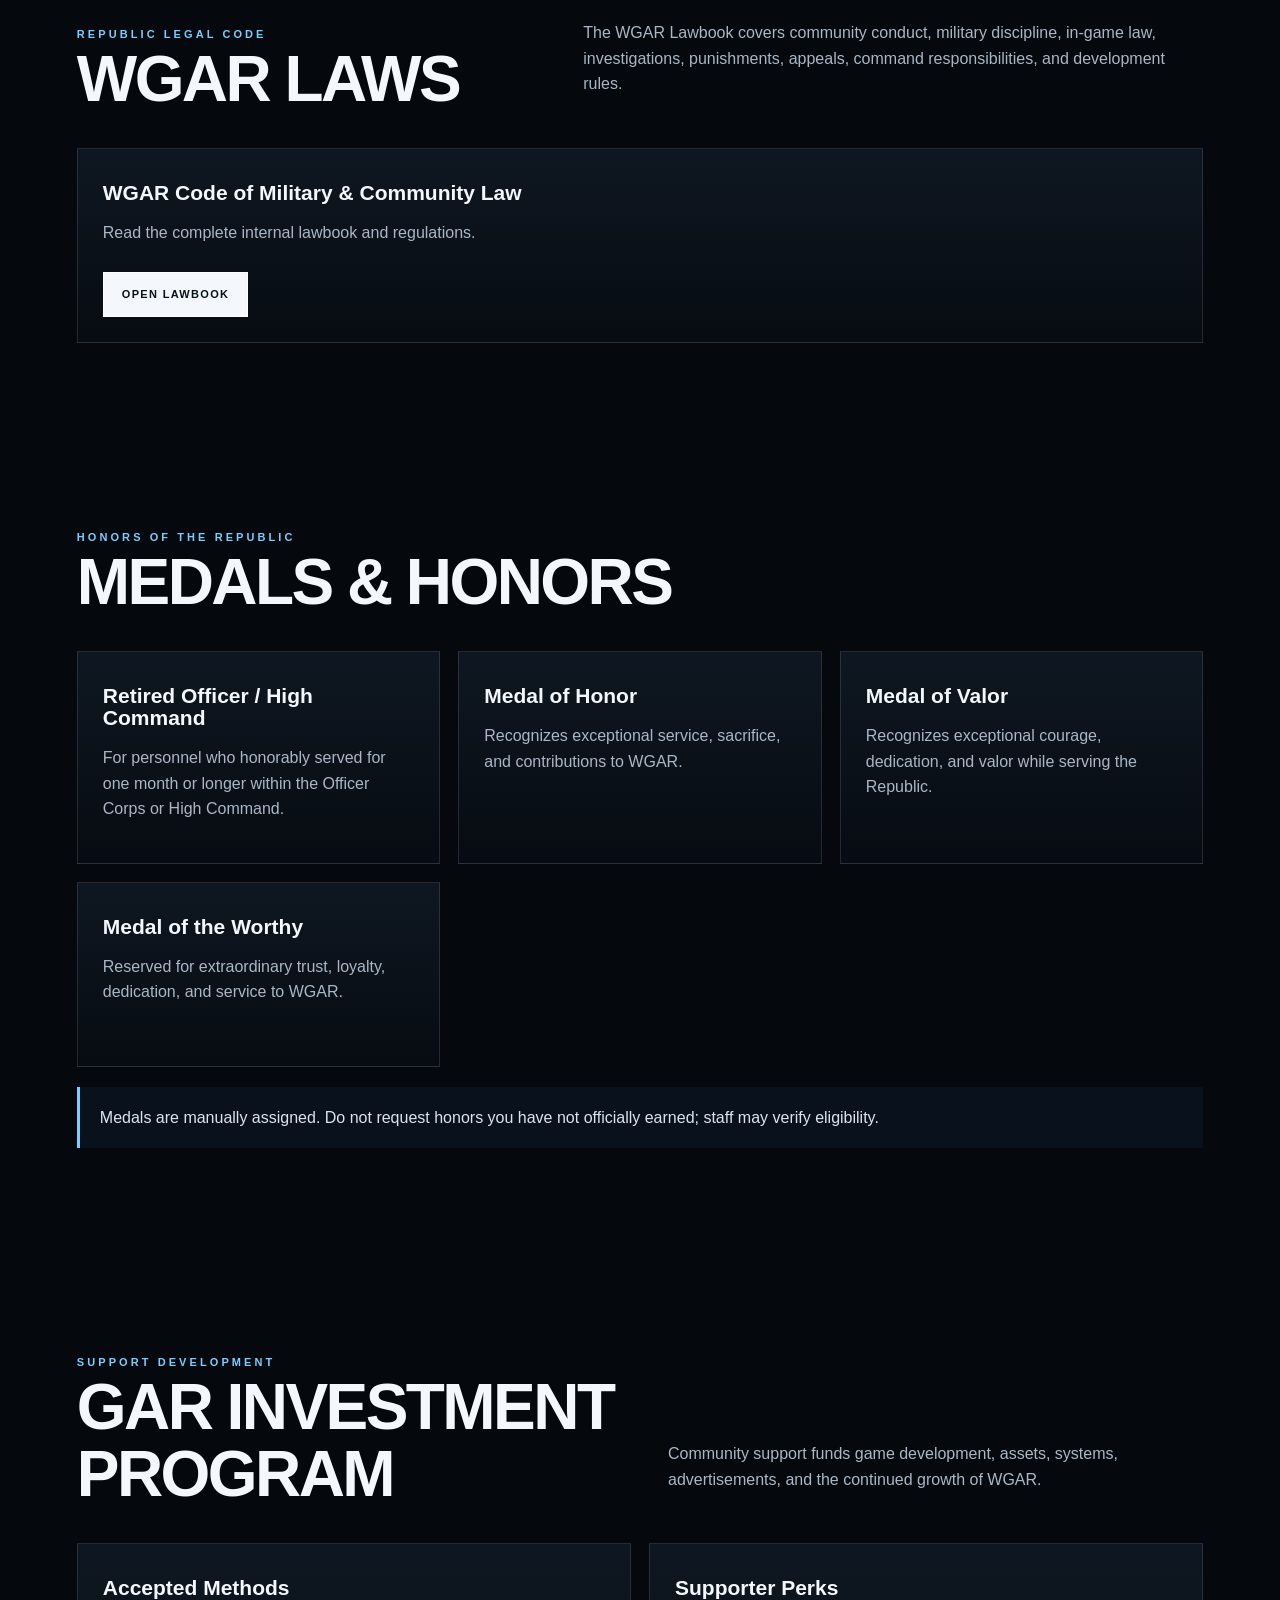
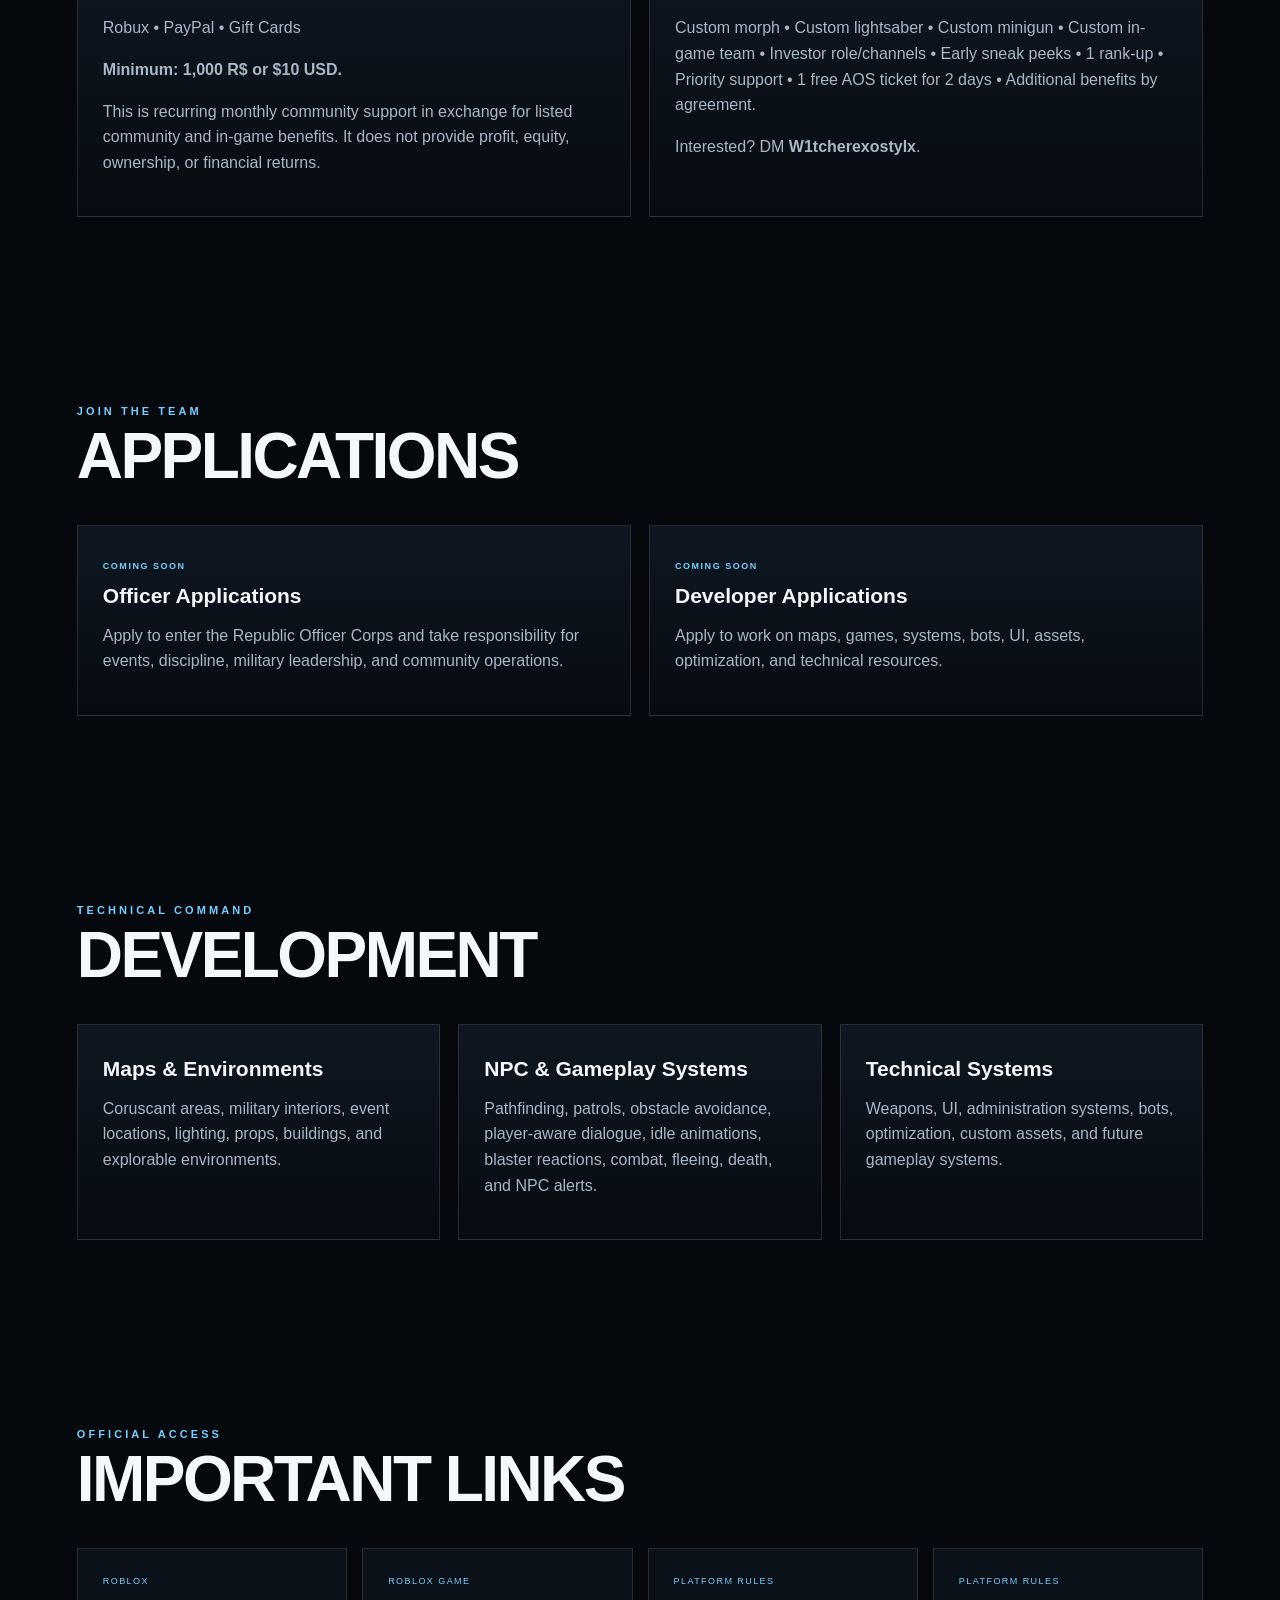
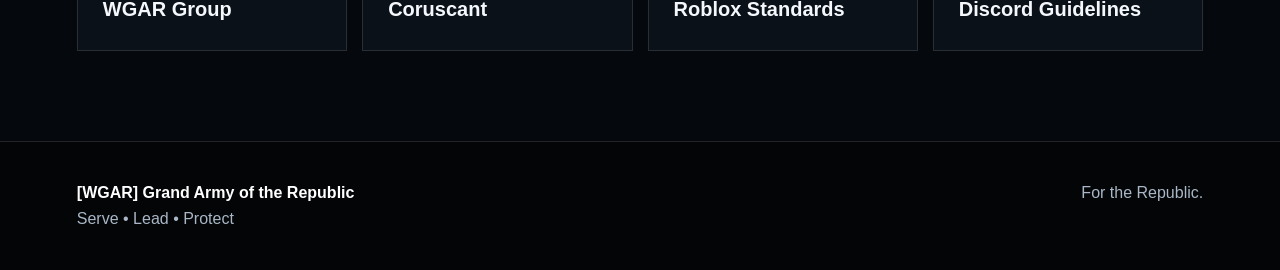
==== commit 9bfbb4e4: "Add files via upload" ====
--- a/index.html
+++ b/index.html
@@ -1,7 +1,32 @@
 <!doctype html>
 <html lang="en"><head><meta charset="utf-8"><meta name="viewport" content="width=device-width,initial-scale=1">
 <title>[WGAR] Grand Army of the Republic</title><meta name="description" content="Official WGAR Grand Army of the Republic community site.">
-<link rel="stylesheet" href="styles.css"></head><body>
+<link rel="stylesheet" href="styles.css"><style>
+/* WGAR team - self-contained styles, even if external CSS is cached */
+.wgar-team [hidden]{display:none!important}
+.wgar-team-tabs{display:flex;flex-wrap:wrap;gap:10px;margin:24px 0 26px}
+.wgar-team-tab{appearance:none;border:1px solid #36566d;background:#0e1b2b;color:#e6f4ff;padding:12px 17px;border-radius:8px;font:700 14px/1.3 inherit;cursor:pointer;transition:.18s}
+.wgar-team-tab:hover,.wgar-team-tab:focus-visible{border-color:#64caff;background:#19344c;outline-offset:3px}
+.wgar-team-tab[aria-selected="true"]{background:#5ecaff;color:#06111c;border-color:#5ecaff;box-shadow:0 0 0 1px #5ecaff}
+.wgar-team-grid{display:grid;grid-template-columns:repeat(auto-fit,minmax(min(100%,270px),1fr));gap:18px}
+.wgar-person{background:linear-gradient(145deg,#112334,#080e17);border:1px solid #2a4558;border-radius:12px;overflow:hidden;color:#edf7ff;min-width:0}
+.wgar-person[open]{border-color:#5ecaff;box-shadow:0 0 22px #1b5e8a33}
+.wgar-person-summary{display:flex;align-items:center;gap:16px;padding:18px;cursor:pointer;list-style:none;min-height:122px}
+.wgar-person-summary::-webkit-details-marker{display:none}
+.wgar-person-summary:hover{background:#ffffff08}
+.wgar-person-summary:focus-visible{outline:2px solid #5ecaff;outline-offset:-3px}
+.wgar-person-image{display:block;width:88px;height:88px;flex:none;border:1px solid #37637f;border-radius:12px;overflow:hidden;background:#192d3e}
+.wgar-person-image img{display:block;width:100%;height:100%;object-fit:cover}
+.wgar-person-heading{display:flex;flex-direction:column;gap:7px;min-width:0}
+.wgar-person-heading strong{font-size:18px;overflow-wrap:anywhere}
+.wgar-person-heading small{font-size:13px;color:#b9cbd9;line-height:1.4}
+.wgar-person-hint{font-size:12px;color:#75d1ff;font-weight:700}
+.wgar-person[open] .wgar-person-hint span{display:inline-block;transform:rotate(180deg)}
+.wgar-person-detail{display:grid;gap:12px;padding:17px 19px 20px;border-top:1px solid #2b465a;background:#091622}
+.wgar-person-label{font-size:11px;text-transform:uppercase;letter-spacing:.12em;color:#68caff;font-weight:800}
+.wgar-person-detail p{margin:4px 0 0;color:#f1f8ff;font-size:15px}
+@media(max-width:600px){.wgar-team-tab{flex:1 1 42%;padding:11px 8px}.wgar-person-summary{padding:14px}.wgar-person-image{width:74px;height:74px}}
+</style></head><body>
 <header class="site-nav"><a class="brand" href="#home"><small>WGAR</small>Grand Army of the Republic</a>
 <button class="menu" onclick="document.querySelector('.nav-links').classList.toggle('open')">MENU</button>
 <nav class="nav-links"><a href="#about">About</a><a href="#divisions">Divisions</a><a href="#leadership">Leadership</a><a href="#staff">Our Team</a><a href="#ranks">Ranks</a><a href="laws.html">Laws</a><a href="#investment">Investment</a><a href="#applications">Applications</a><a href="#links">Links</a></nav></header>
@@ -65,29 +90,30 @@
 <div class="card"><span class="tag">Development</span><h3>Developers</h3><p>Build games, systems, bots, maps, UI, assets, and other technical resources used by WGAR.</p></div>
 </div></section>
 
-<section id="staff" class="section staff-section"><div class="section-head"><div><span class="eyebrow">The people behind WGAR</span><h2>Our Team</h2></div><p>Meet the founders, Republic leadership, and developers building the WGAR experience.</p></div><div class="staff-tabs" role="tablist" aria-label="Team categories">
-<button class="staff-tab active" type="button" role="tab" id="staff-tab-0" aria-controls="staff-panel-0" aria-selected="true" tabindex="0" data-panel="0">Founders &amp; Management</button>
-<button class="staff-tab" type="button" role="tab" id="staff-tab-1" aria-controls="staff-panel-1" aria-selected="false" tabindex="-1" data-panel="1">Leadership</button>
-<button class="staff-tab" type="button" role="tab" id="staff-tab-2" aria-controls="staff-panel-2" aria-selected="false" tabindex="-1" data-panel="2">Head Developers</button>
-<button class="staff-tab" type="button" role="tab" id="staff-tab-3" aria-controls="staff-panel-3" aria-selected="false" tabindex="-1" data-panel="3">Trial Developers</button>
+<section id="staff" class="section staff-section wgar-team"><div class="section-head"><div><span class="eyebrow">The people behind WGAR</span><h2>Our Team</h2></div><p>Choose a category, then select a member to view their profile.</p></div>
+<div class="wgar-team-tabs" role="tablist" aria-label="Staff categories">
+<button type="button" class="wgar-team-tab" role="tab" id="wgar-tab-0" aria-controls="wgar-panel-0" aria-selected="true" tabindex="0" data-team-tab="0">Founders &amp; Management</button>
+<button type="button" class="wgar-team-tab" role="tab" id="wgar-tab-1" aria-controls="wgar-panel-1" aria-selected="false" tabindex="-1" data-team-tab="1">Leadership</button>
+<button type="button" class="wgar-team-tab" role="tab" id="wgar-tab-2" aria-controls="wgar-panel-2" aria-selected="false" tabindex="-1" data-team-tab="2">Head Developers</button>
+<button type="button" class="wgar-team-tab" role="tab" id="wgar-tab-3" aria-controls="wgar-panel-3" aria-selected="false" tabindex="-1" data-team-tab="3">Trial Developers</button>
 </div>
-<div class="staff-panel" id="staff-panel-0" role="tabpanel" aria-labelledby="staff-tab-0" ><div class="staff-grid">
-<article class="staff-card"><div class="staff-avatar-wrap"><img class="staff-avatar" src="https://tr.rbxcdn.com/30DAY-AvatarHeadshot-C133BB0B83942B17775C0167119349C5-Png-Background/150/150/AvatarHeadshot/Webp/noFilter" alt="Roblox avatar of Witcherexostylx" loading="lazy" referrerpolicy="no-referrer"></div><div class="staff-info"><span class="tag">Founders &amp; Management</span><h3>Witcherexostylx</h3><p class="staff-role">Founder &amp; Programmer</p><span class="staff-visits">49.3M+ Visits</span></div></article>
-<article class="staff-card"><div class="staff-avatar-wrap"><img class="staff-avatar" src="https://tr.rbxcdn.com/30DAY-AvatarHeadshot-7CB39D4E6FC463D793296714C8CDA1DE-Png/48/48/AvatarHeadshot/Webp/noFilter" alt="Roblox avatar of Vektor" loading="lazy" referrerpolicy="no-referrer"></div><div class="staff-info"><span class="tag">Founders &amp; Management</span><h3>Vektor</h3><p class="staff-role">Co-Owner &amp; Management</p><span class="staff-visits">23M+ Visits</span></div></article>
+<div class="wgar-team-panel" role="tabpanel" id="wgar-panel-0" aria-labelledby="wgar-tab-0" ><div class="wgar-team-grid">
+<details class="wgar-person"><summary class="wgar-person-summary"><span class="wgar-person-image"><img class="staff-avatar" src="https://tr.rbxcdn.com/30DAY-AvatarHeadshot-C133BB0B83942B17775C0167119349C5-Png-Background/150/150/AvatarHeadshot/Webp/noFilter" alt="Roblox avatar of Witcherexostylx" loading="lazy" referrerpolicy="no-referrer"></span><span class="wgar-person-heading"><strong>Witcherexostylx</strong><small>Founder &amp; Programmer</small><span class="wgar-person-hint">Click to view profile <span aria-hidden="true">▾</span></span></span></summary><div class="wgar-person-detail"><div><span class="wgar-person-label">Position</span><p>Founder &amp; Programmer</p></div><div><span class="wgar-person-label">Experience</span><p>49.3M+ Visits</p></div></div></details>
+<details class="wgar-person"><summary class="wgar-person-summary"><span class="wgar-person-image"><img class="staff-avatar" src="https://tr.rbxcdn.com/30DAY-AvatarHeadshot-7CB39D4E6FC463D793296714C8CDA1DE-Png/48/48/AvatarHeadshot/Webp/noFilter" alt="Roblox avatar of Vektor" loading="lazy" referrerpolicy="no-referrer"></span><span class="wgar-person-heading"><strong>Vektor</strong><small>Co-Owner &amp; Management</small><span class="wgar-person-hint">Click to view profile <span aria-hidden="true">▾</span></span></span></summary><div class="wgar-person-detail"><div><span class="wgar-person-label">Position</span><p>Co-Owner &amp; Management</p></div><div><span class="wgar-person-label">Experience</span><p>23M+ Visits</p></div></div></details>
 </div></div>
-<div class="staff-panel" id="staff-panel-1" role="tabpanel" aria-labelledby="staff-tab-1" hidden><div class="staff-grid">
-<article class="staff-card"><div class="staff-avatar-wrap"><img class="staff-avatar" src="https://tr.rbxcdn.com/30DAY-AvatarHeadshot-E972FB6B593668CB3707703135421E2D-Png/48/48/AvatarHeadshot/Webp/noFilter" alt="Roblox avatar of YeIIowFragment" loading="lazy" referrerpolicy="no-referrer"></div><div class="staff-info"><span class="tag">Leadership</span><h3>YeIIowFragment</h3><p class="staff-role">Programmer &amp; Vice-Chancellor</p><span class="staff-visits">700K+ Visits</span></div></article>
-<article class="staff-card"><div class="staff-avatar-wrap"><img class="staff-avatar" src="https://tr.rbxcdn.com/30DAY-AvatarHeadshot-5DAD7F8676F18CAA7BFD5CA5004CE236-Png/48/48/AvatarHeadshot/Webp/noFilter" alt="Roblox avatar of Slaimperator" loading="lazy" referrerpolicy="no-referrer"></div><div class="staff-info"><span class="tag">Leadership</span><h3>Slaimperator</h3><p class="staff-role">Builder &amp; Supreme Commander</p><span class="staff-visits">200K+ Visits</span></div></article>
-<article class="staff-card"><div class="staff-avatar-wrap"><img class="staff-avatar" src="https://tr.rbxcdn.com/30DAY-AvatarHeadshot-5817960DB7E99A0D8B58A513AFA6B53C-Png/48/48/AvatarHeadshot/Webp/noFilter" alt="Roblox avatar of HeaveIsonlyWishfull" loading="lazy" referrerpolicy="no-referrer"></div><div class="staff-info"><span class="tag">Leadership</span><h3>HeaveIsonlyWishfull</h3><p class="staff-role">Grand Marshal</p><span class="staff-visits">220K+ Visits</span></div></article>
+<div class="wgar-team-panel" role="tabpanel" id="wgar-panel-1" aria-labelledby="wgar-tab-1" hidden><div class="wgar-team-grid">
+<details class="wgar-person"><summary class="wgar-person-summary"><span class="wgar-person-image"><img class="staff-avatar" src="https://tr.rbxcdn.com/30DAY-AvatarHeadshot-E972FB6B593668CB3707703135421E2D-Png/48/48/AvatarHeadshot/Webp/noFilter" alt="Roblox avatar of YeIIowFragment" loading="lazy" referrerpolicy="no-referrer"></span><span class="wgar-person-heading"><strong>YeIIowFragment</strong><small>Programmer &amp; Vice-Chancellor</small><span class="wgar-person-hint">Click to view profile <span aria-hidden="true">▾</span></span></span></summary><div class="wgar-person-detail"><div><span class="wgar-person-label">Position</span><p>Programmer &amp; Vice-Chancellor</p></div><div><span class="wgar-person-label">Experience</span><p>700K+ Visits</p></div></div></details>
+<details class="wgar-person"><summary class="wgar-person-summary"><span class="wgar-person-image"><img class="staff-avatar" src="https://tr.rbxcdn.com/30DAY-AvatarHeadshot-5DAD7F8676F18CAA7BFD5CA5004CE236-Png/48/48/AvatarHeadshot/Webp/noFilter" alt="Roblox avatar of Slaimperator" loading="lazy" referrerpolicy="no-referrer"></span><span class="wgar-person-heading"><strong>Slaimperator</strong><small>Builder &amp; Supreme Commander</small><span class="wgar-person-hint">Click to view profile <span aria-hidden="true">▾</span></span></span></summary><div class="wgar-person-detail"><div><span class="wgar-person-label">Position</span><p>Builder &amp; Supreme Commander</p></div><div><span class="wgar-person-label">Experience</span><p>200K+ Visits</p></div></div></details>
+<details class="wgar-person"><summary class="wgar-person-summary"><span class="wgar-person-image"><img class="staff-avatar" src="https://tr.rbxcdn.com/30DAY-AvatarHeadshot-5817960DB7E99A0D8B58A513AFA6B53C-Png/48/48/AvatarHeadshot/Webp/noFilter" alt="Roblox avatar of HeaveIsonlyWishfull" loading="lazy" referrerpolicy="no-referrer"></span><span class="wgar-person-heading"><strong>HeaveIsonlyWishfull</strong><small>Grand Marshal</small><span class="wgar-person-hint">Click to view profile <span aria-hidden="true">▾</span></span></span></summary><div class="wgar-person-detail"><div><span class="wgar-person-label">Position</span><p>Grand Marshal</p></div><div><span class="wgar-person-label">Experience</span><p>220K+ Visits</p></div></div></details>
 </div></div>
-<div class="staff-panel" id="staff-panel-2" role="tabpanel" aria-labelledby="staff-tab-2" hidden><div class="staff-grid">
-<article class="staff-card"><div class="staff-avatar-wrap"><img class="staff-avatar" src="https://tr.rbxcdn.com/30DAY-AvatarHeadshot-7F54818224E8DBE9B48E6E02DE6A9B09-Png-Background/48/48/AvatarHeadshot/Webp/noFilter" alt="Roblox avatar of Vexlaww" loading="lazy" referrerpolicy="no-referrer"></div><div class="staff-info"><span class="tag">Head Developers</span><h3>Vexlaww</h3><p class="staff-role">Head Developer &amp; Terrain Developer</p><span class="staff-visits">800K+ Visits</span></div></article>
-<article class="staff-card"><div class="staff-avatar-wrap"><img class="staff-avatar" src="https://tr.rbxcdn.com/30DAY-AvatarHeadshot-AD1A4371EABB7CEB4FA637EFF47B49B3-Png/48/48/AvatarHeadshot/Webp/noFilter" alt="Roblox avatar of Valor_eus" loading="lazy" referrerpolicy="no-referrer"></div><div class="staff-info"><span class="tag">Head Developers</span><h3>Valor_eus</h3><p class="staff-role">Head Developer &amp; Programmer</p><span class="staff-visits">820K+ Visits</span></div></article>
+<div class="wgar-team-panel" role="tabpanel" id="wgar-panel-2" aria-labelledby="wgar-tab-2" hidden><div class="wgar-team-grid">
+<details class="wgar-person"><summary class="wgar-person-summary"><span class="wgar-person-image"><img class="staff-avatar" src="https://tr.rbxcdn.com/30DAY-AvatarHeadshot-7F54818224E8DBE9B48E6E02DE6A9B09-Png-Background/48/48/AvatarHeadshot/Webp/noFilter" alt="Roblox avatar of Vexlaww" loading="lazy" referrerpolicy="no-referrer"></span><span class="wgar-person-heading"><strong>Vexlaww</strong><small>Head Developer &amp; Terrain Developer</small><span class="wgar-person-hint">Click to view profile <span aria-hidden="true">▾</span></span></span></summary><div class="wgar-person-detail"><div><span class="wgar-person-label">Position</span><p>Head Developer &amp; Terrain Developer</p></div><div><span class="wgar-person-label">Experience</span><p>800K+ Visits</p></div></div></details>
+<details class="wgar-person"><summary class="wgar-person-summary"><span class="wgar-person-image"><img class="staff-avatar" src="https://tr.rbxcdn.com/30DAY-AvatarHeadshot-AD1A4371EABB7CEB4FA637EFF47B49B3-Png/48/48/AvatarHeadshot/Webp/noFilter" alt="Roblox avatar of Valor_eus" loading="lazy" referrerpolicy="no-referrer"></span><span class="wgar-person-heading"><strong>Valor_eus</strong><small>Head Developer &amp; Programmer</small><span class="wgar-person-hint">Click to view profile <span aria-hidden="true">▾</span></span></span></summary><div class="wgar-person-detail"><div><span class="wgar-person-label">Position</span><p>Head Developer &amp; Programmer</p></div><div><span class="wgar-person-label">Experience</span><p>5M+ Visits</p></div></div></details>
 </div></div>
-<div class="staff-panel" id="staff-panel-3" role="tabpanel" aria-labelledby="staff-tab-3" hidden><div class="staff-grid">
-<article class="staff-card"><div class="staff-avatar-wrap"><img class="staff-avatar" src="https://tr.rbxcdn.com/30DAY-AvatarHeadshot-A7674244296043CA47A239CB98CBD3A4-Png/150/150/AvatarHeadshot/Webp/noFilter" alt="Roblox avatar of H1Astro123" loading="lazy" referrerpolicy="no-referrer"></div><div class="staff-info"><span class="tag">Trial Developers</span><h3>H1Astro123</h3><p class="staff-role">UI/GFX Artist &amp; Modeler</p><span class="staff-visits">2K+ Visits</span></div></article>
-<article class="staff-card"><div class="staff-avatar-wrap"><img class="staff-avatar" src="https://tr.rbxcdn.com/30DAY-AvatarHeadshot-D6E26045A0416E5A83031FDE62F52333-Png/48/48/AvatarHeadshot/Webp/noFilter" alt="Roblox avatar of Zyfrox21" loading="lazy" referrerpolicy="no-referrer"></div><div class="staff-info"><span class="tag">Trial Developers</span><h3>Zyfrox21</h3><p class="staff-role">Programmer &amp; Modeler</p><span class="staff-visits">800+ Visits</span></div></article>
-<article class="staff-card"><div class="staff-avatar-wrap"><img class="staff-avatar" src="https://tr.rbxcdn.com/30DAY-AvatarHeadshot-22A958604DE700AADB3A5B0970C31C15-Png/150/150/AvatarHeadshot/Webp/noFilter" alt="Roblox avatar of Paocomglutem" loading="lazy" referrerpolicy="no-referrer"></div><div class="staff-info"><span class="tag">Trial Developers</span><h3>Paocomglutem</h3><p class="staff-role">Trial Terrain Developer</p></div></article>
+<div class="wgar-team-panel" role="tabpanel" id="wgar-panel-3" aria-labelledby="wgar-tab-3" hidden><div class="wgar-team-grid">
+<details class="wgar-person"><summary class="wgar-person-summary"><span class="wgar-person-image"><img class="staff-avatar" src="https://tr.rbxcdn.com/30DAY-AvatarHeadshot-A7674244296043CA47A239CB98CBD3A4-Png/150/150/AvatarHeadshot/Webp/noFilter" alt="Roblox avatar of H1Astro123" loading="lazy" referrerpolicy="no-referrer"></span><span class="wgar-person-heading"><strong>H1Astro123</strong><small>UI/GFX Artist &amp; Modeler</small><span class="wgar-person-hint">Click to view profile <span aria-hidden="true">▾</span></span></span></summary><div class="wgar-person-detail"><div><span class="wgar-person-label">Position</span><p>UI/GFX Artist &amp; Modeler</p></div><div><span class="wgar-person-label">Experience</span><p>2K+ Visits</p></div></div></details>
+<details class="wgar-person"><summary class="wgar-person-summary"><span class="wgar-person-image"><img class="staff-avatar" src="https://tr.rbxcdn.com/30DAY-AvatarHeadshot-D6E26045A0416E5A83031FDE62F52333-Png/48/48/AvatarHeadshot/Webp/noFilter" alt="Roblox avatar of Zyfrox21" loading="lazy" referrerpolicy="no-referrer"></span><span class="wgar-person-heading"><strong>Zyfrox21</strong><small>Programmer &amp; Modeler</small><span class="wgar-person-hint">Click to view profile <span aria-hidden="true">▾</span></span></span></summary><div class="wgar-person-detail"><div><span class="wgar-person-label">Position</span><p>Programmer &amp; Modeler</p></div><div><span class="wgar-person-label">Experience</span><p>800+ Visits</p></div></div></details>
+<details class="wgar-person"><summary class="wgar-person-summary"><span class="wgar-person-image"><img class="staff-avatar" src="https://tr.rbxcdn.com/30DAY-AvatarHeadshot-22A958604DE700AADB3A5B0970C31C15-Png/150/150/AvatarHeadshot/Webp/noFilter" alt="Roblox avatar of Paocomglutem" loading="lazy" referrerpolicy="no-referrer"></span><span class="wgar-person-heading"><strong>Paocomglutem</strong><small>Trial Terrain Developer</small><span class="wgar-person-hint">Click to view profile <span aria-hidden="true">▾</span></span></span></summary><div class="wgar-person-detail"><div><span class="wgar-person-label">Position</span><p>Trial Terrain Developer</p></div><div><span class="wgar-person-label">Experience</span><p>10K+ Visits</p></div></div></details>
 </div></div>
 </section>
 <section id="ranks" class="section"><div class="section-head"><div><span class="eyebrow">Military Structure</span><h2>High Command & Officers</h2></div></div>
@@ -133,4 +159,7 @@
 <a class="link-card" target="_blank" href="https://en.help.roblox.com/hc/en-us/articles/203313410-Roblox-Community-Rules"><span>Platform Rules</span><strong>Roblox Standards</strong></a>
 <a class="link-card" target="_blank" href="https://discord.com/guidelines"><span>Platform Rules</span><strong>Discord Guidelines</strong></a></div></section>
 <footer><div><strong>[WGAR] Grand Army of the Republic</strong><br>Serve • Lead • Protect</div><div>For the Republic.</div></footer>
-<script src="script.js"></script></body></html>+<script src="script.js"></script><script>
+// Standalone category switching: works even if script.js is cached or missing.
+(()=>{const root=document.querySelector('.wgar-team');if(!root)return;const tabs=[...root.querySelectorAll('[data-team-tab]')];const panels=[...root.querySelectorAll('.wgar-team-panel')];function activate(n){tabs.forEach((t,i)=>{const selected=i===n;t.setAttribute('aria-selected',String(selected));t.tabIndex=selected?0:-1;panels[i].hidden=!selected;});}tabs.forEach((t,i)=>{t.addEventListener('click',()=>activate(i));t.addEventListener('keydown',e=>{if(!['ArrowLeft','ArrowRight','Home','End'].includes(e.key))return;e.preventDefault();let n=e.key==='Home'?0:e.key==='End'?tabs.length-1:(i+(e.key==='ArrowRight'?1:-1)+tabs.length)%tabs.length;activate(n);tabs[n].focus();});});root.querySelectorAll('details.wgar-person').forEach(d=>d.addEventListener('toggle',()=>{if(!d.open)return;root.querySelectorAll('details.wgar-person').forEach(other=>{if(other!==d)other.open=false;});}));activate(0);})();
+</script></body></html>
--- a/styles.css
+++ b/styles.css
@@ -61,13 +61,3 @@
 .division-overlay{background:linear-gradient(180deg,rgba(0,0,0,.02) 20%,rgba(0,0,0,.94) 85%);}
 .division-card h3{font-size:21px;letter-spacing:.02em;}
 .division-card p{line-height:1.45;}
-
-/* Staff directory */
-.staff-section{scroll-margin-top:85px}.staff-tabs{display:flex;gap:8px;flex-wrap:wrap;margin:0 0 25px;border-bottom:1px solid var(--line);padding-bottom:12px}
-.staff-tab{cursor:pointer;font:800 11px Inter,Segoe UI,Arial,sans-serif;text-transform:uppercase;letter-spacing:.09em;background:#0b1420;color:#c3d2e0;border:1px solid var(--line);padding:13px 17px;transition:.2s}
-.staff-tab:hover,.staff-tab:focus-visible{color:#fff;border-color:var(--blue)}.staff-tab.active{color:#06121e;background:var(--blue);border-color:var(--blue)}
-.staff-panel[hidden]{display:none}.staff-grid{display:grid;grid-template-columns:repeat(3,minmax(0,1fr));gap:18px}
-.staff-card{display:flex;align-items:center;gap:19px;min-width:0;padding:22px;background:linear-gradient(135deg,#102131,#080d15);border:1px solid var(--line);border-left:3px solid var(--blue);transition:transform .2s,border-color .2s}
-.staff-card:hover{transform:translateY(-3px);border-color:rgba(120,207,255,.6)}.staff-avatar-wrap{width:104px;height:104px;flex:none;background:#172b3d;border:1px solid rgba(120,207,255,.25);border-radius:10px;overflow:hidden;display:grid;place-items:center}
-.staff-avatar{width:100%;height:100%;object-fit:cover}.staff-info{min-width:0}.staff-info h3{font-size:clamp(16px,1.5vw,21px);margin:7px 0;overflow-wrap:anywhere}.staff-role{font-size:13px;color:#c4d4e1;margin:0 0 9px}.staff-visits{display:inline-block;color:#e4f5ff;background:rgba(120,207,255,.12);padding:4px 9px;border-radius:3px;font-size:12px;font-weight:800}
-@media(max-width:1100px){.staff-grid{grid-template-columns:repeat(2,minmax(0,1fr))}}@media(max-width:640px){.staff-grid{grid-template-columns:1fr}.staff-card{padding:16px}.staff-avatar-wrap{width:88px;height:88px}.staff-tab{flex:1 1 45%;padding:12px 8px}}
